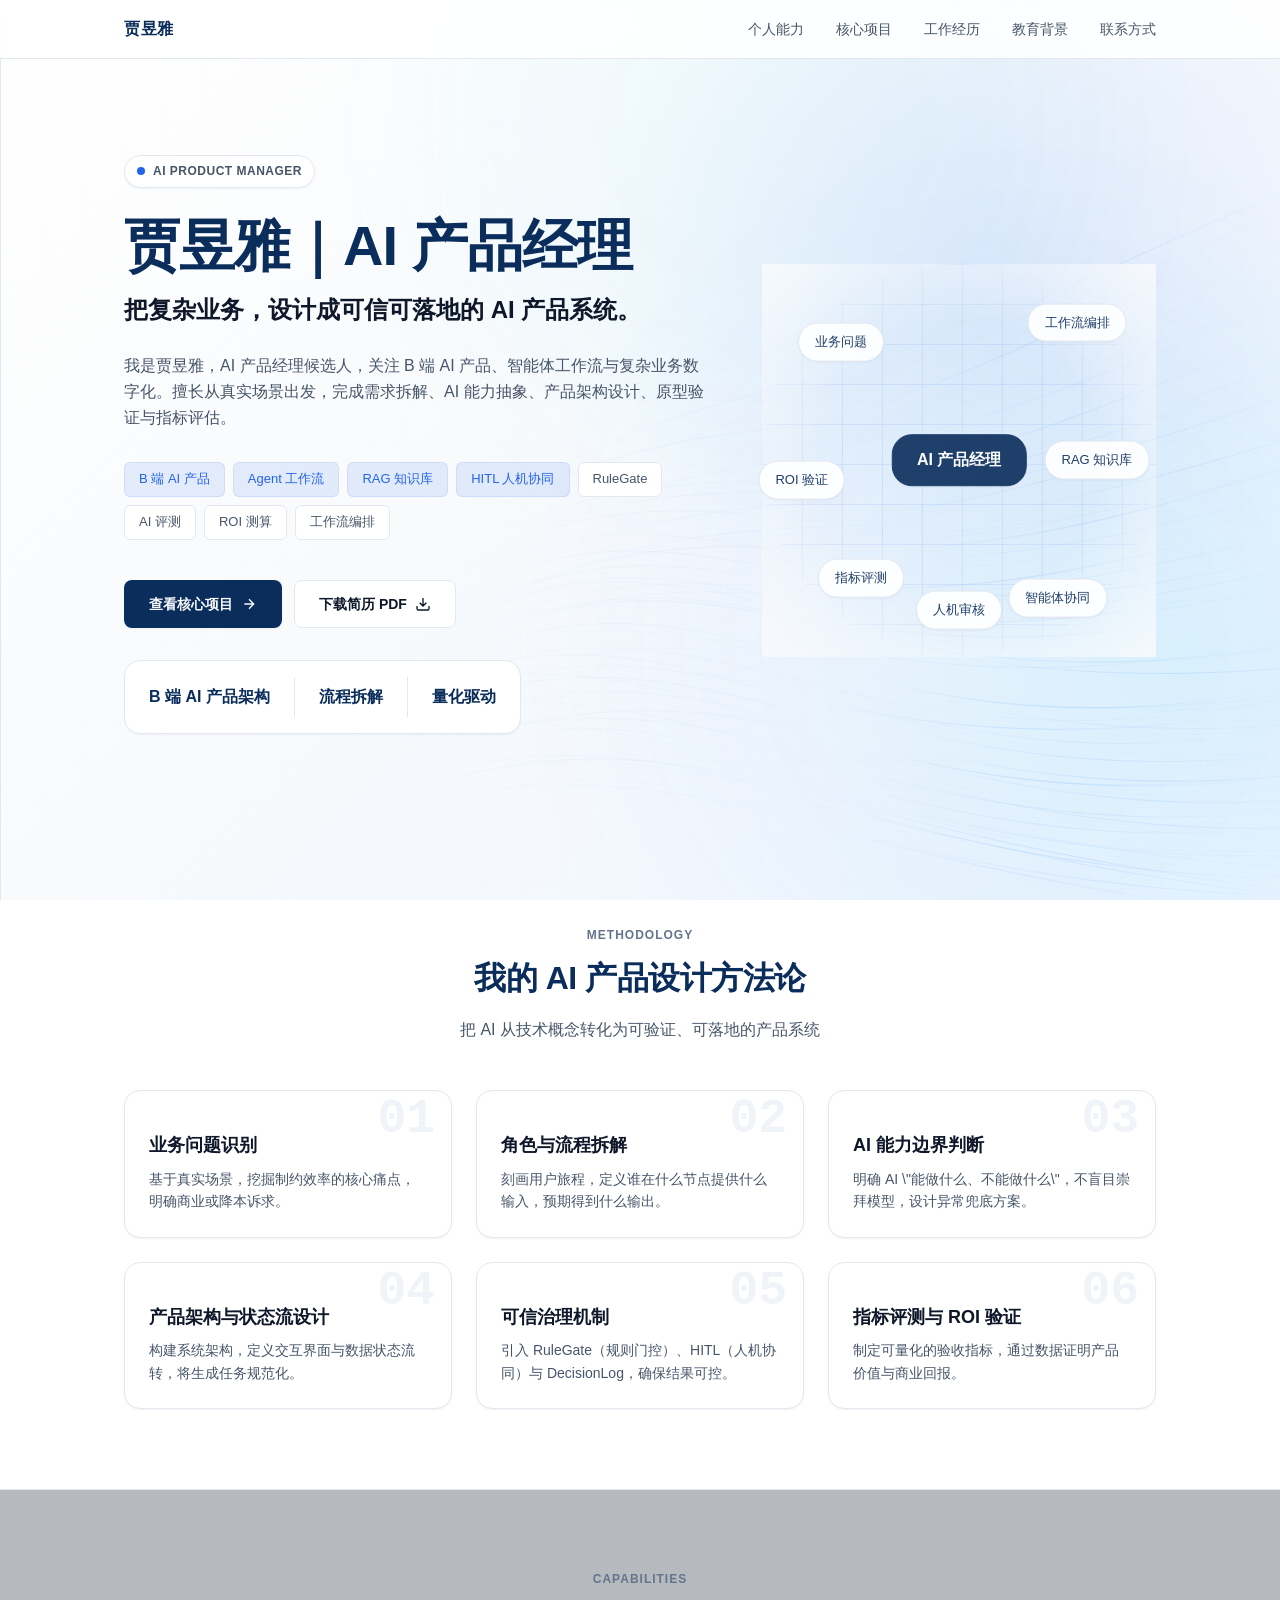
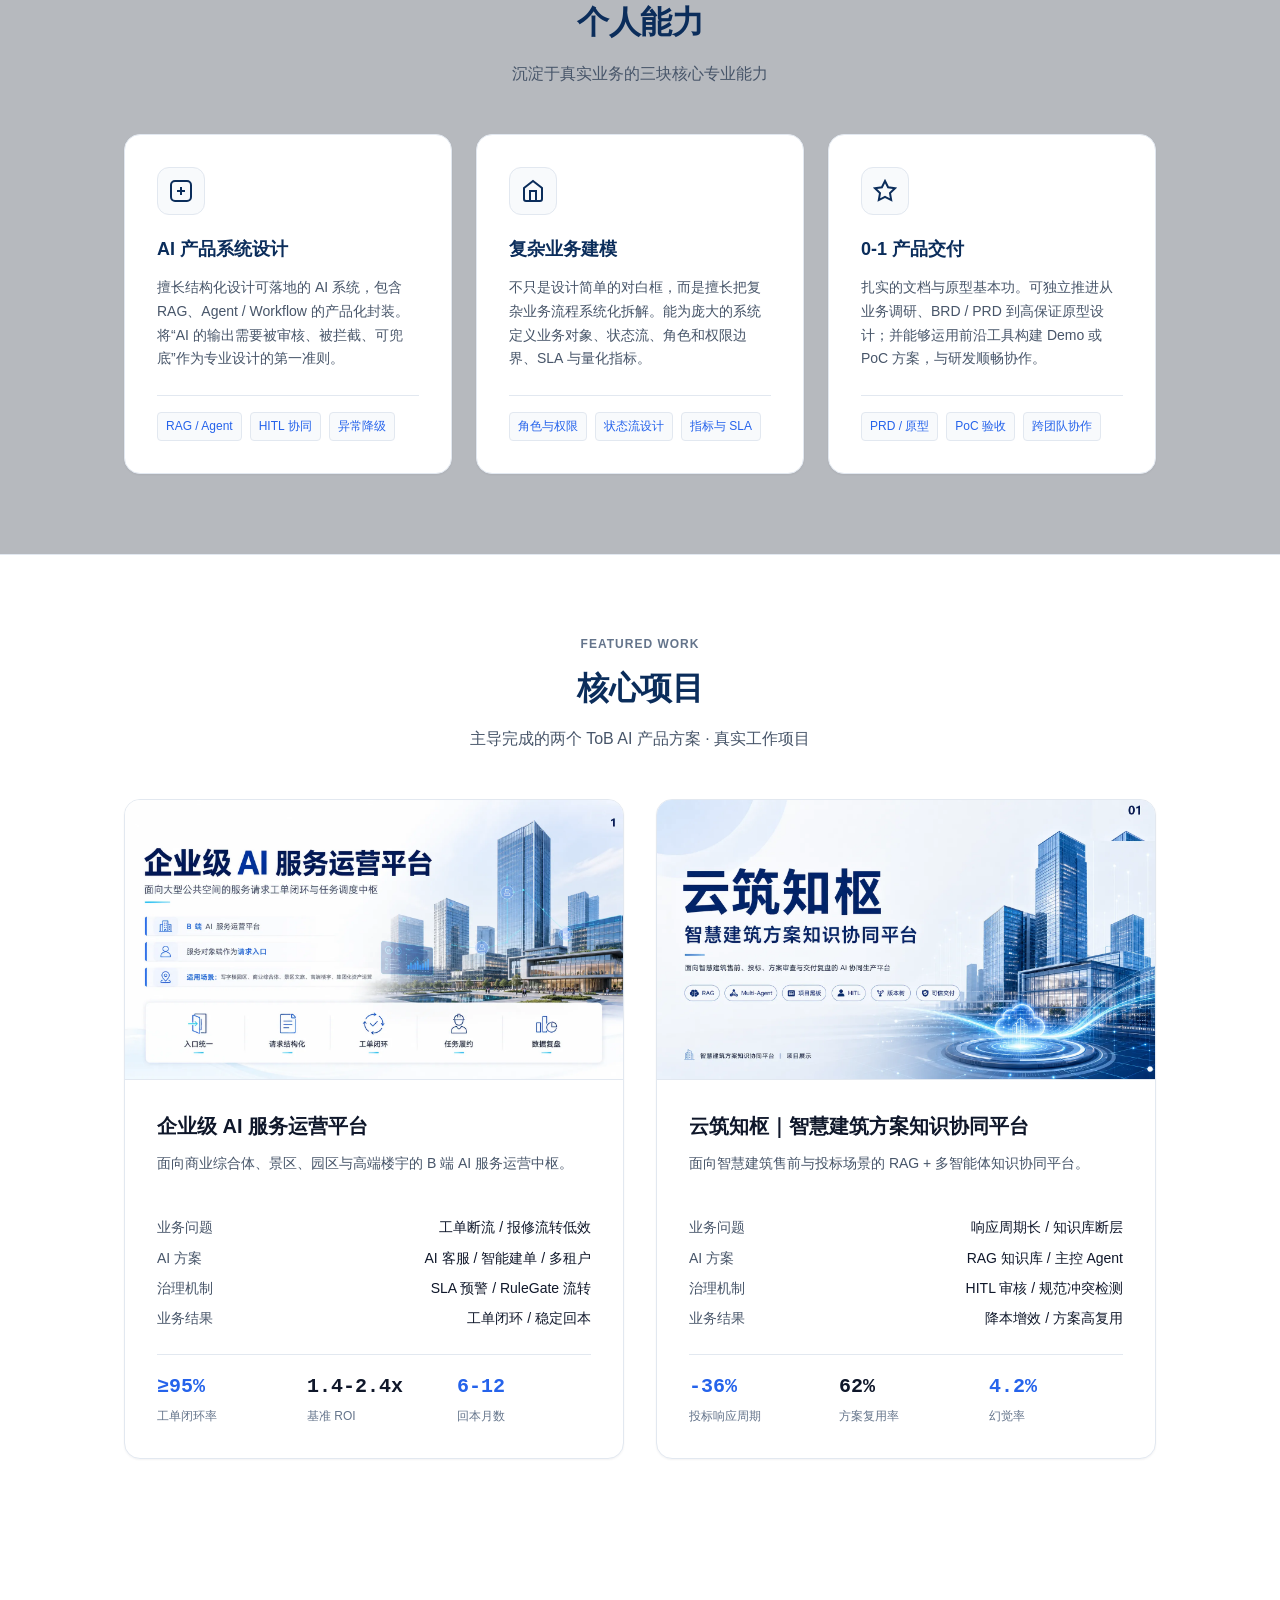
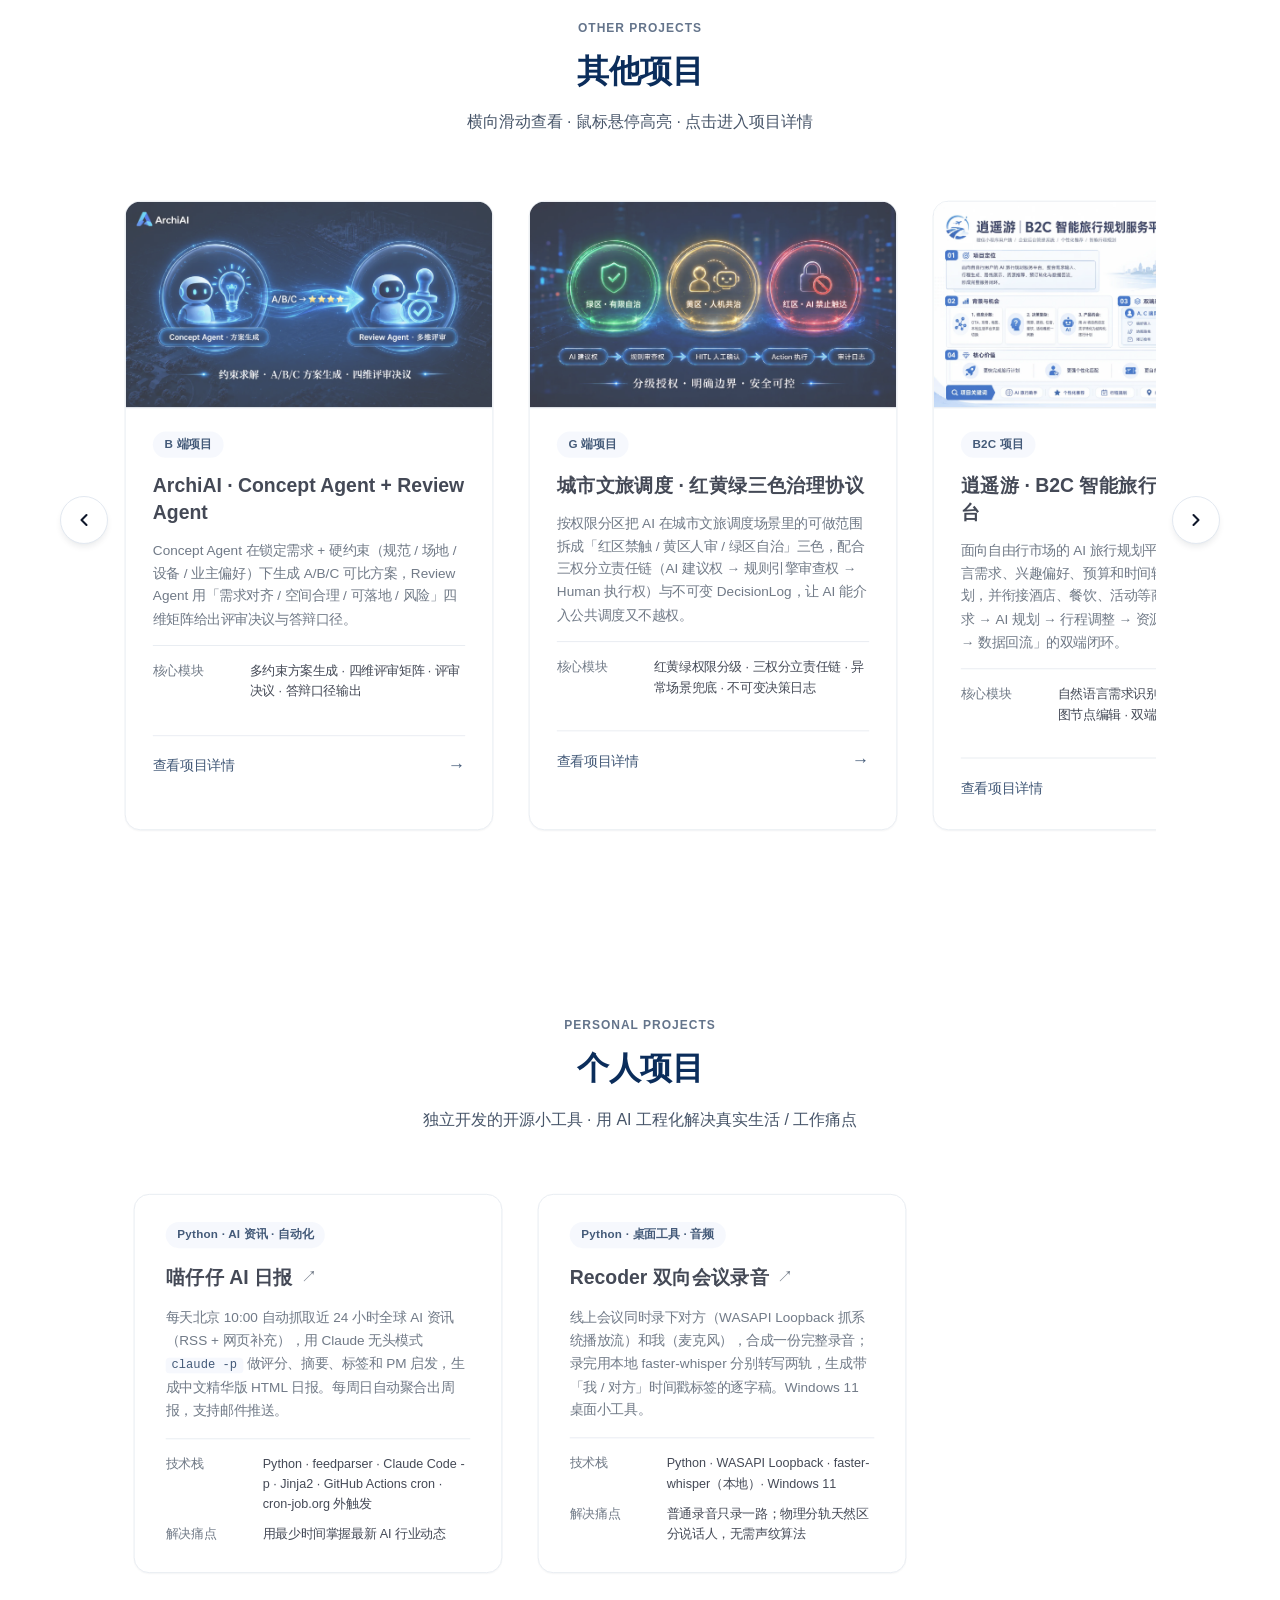
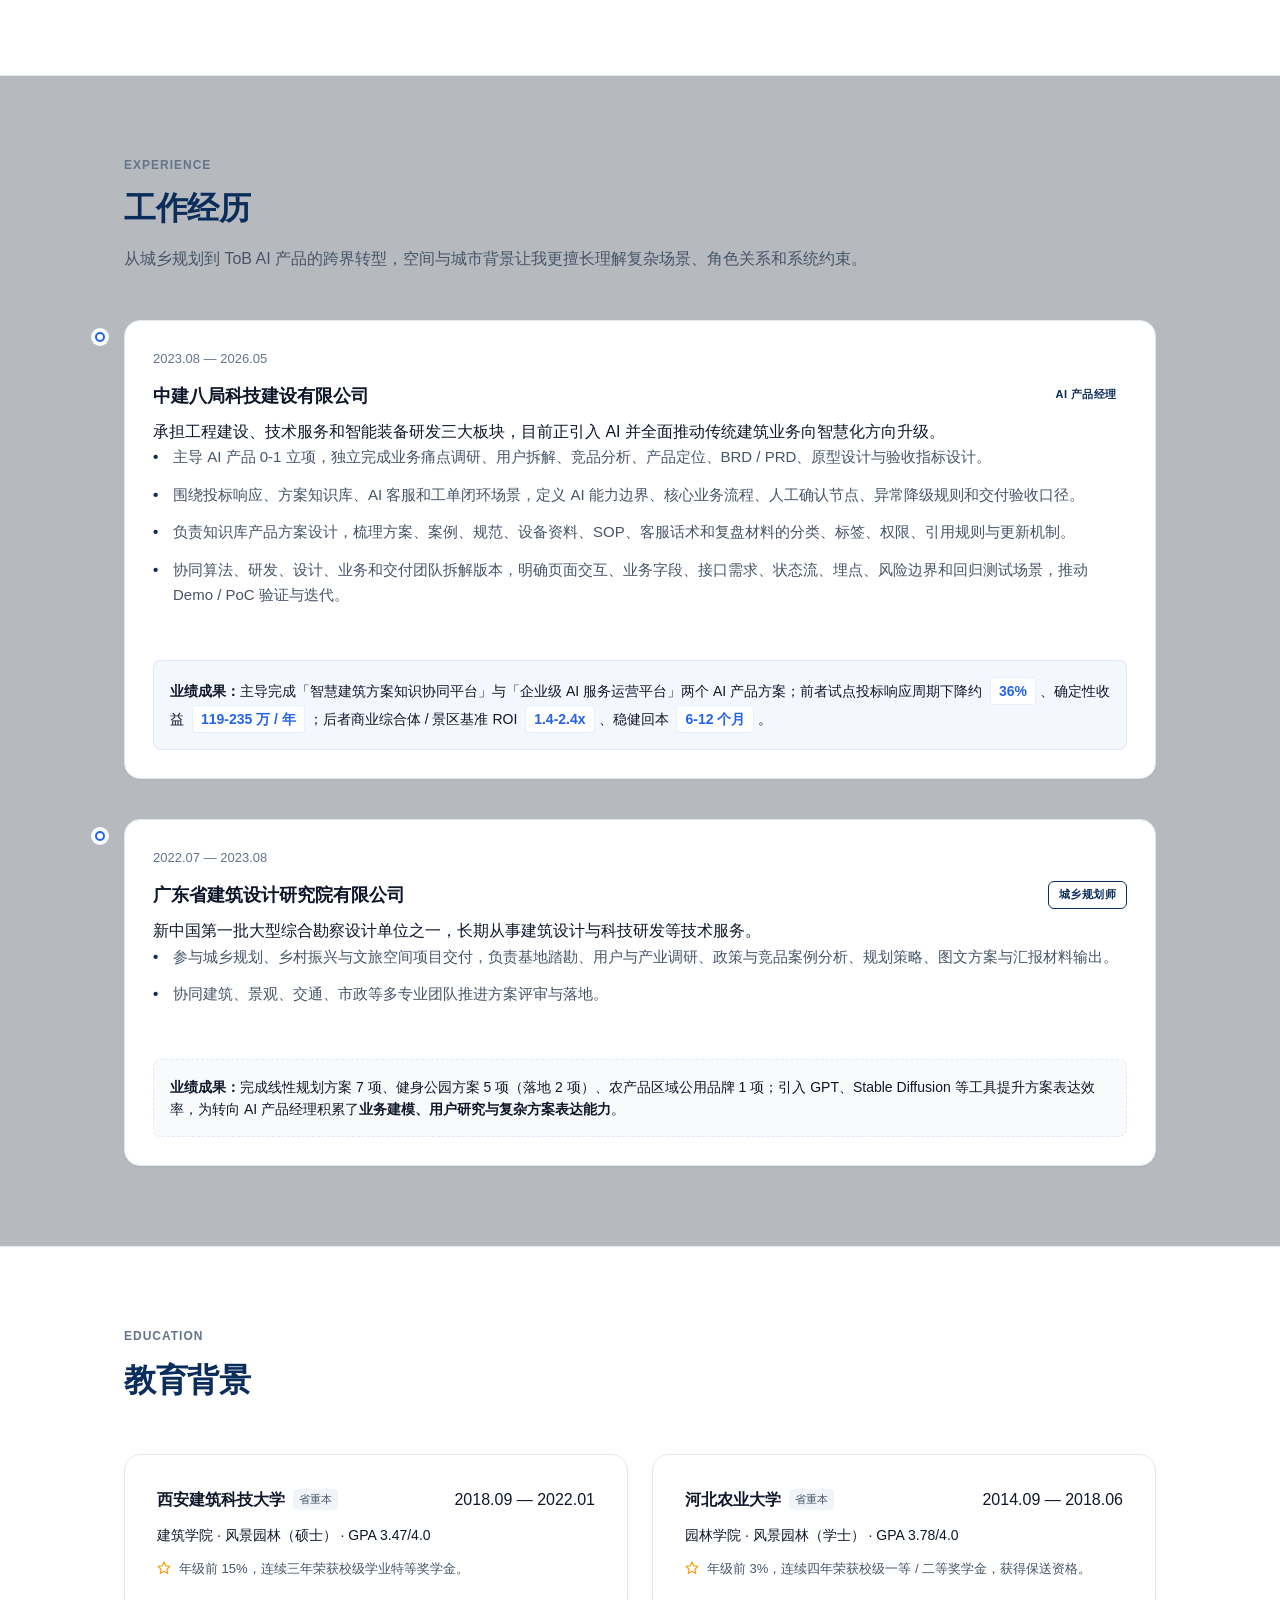
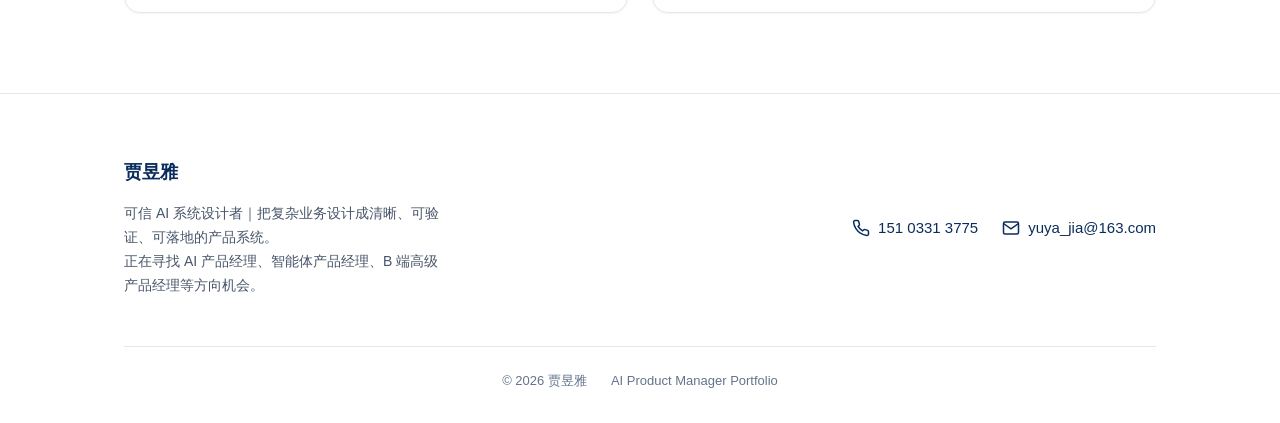
==== index.html @ 03150586 "贾昱雅 AI 产品经理 个人主页" ====
<!doctype html>
<html lang="zh-CN">
  <head>
    <meta charset="UTF-8" />
    <meta name="viewport" content="width=device-width, initial-scale=1.0" />
    <title>贾昱雅 | AI 产品经理 · ToB LLM 应用 0-1 落地</title>
    <meta
      name="description"
      content="贾昱雅 - AI 产品经理。3 年 ToB AI 产品经理经验，聚焦 LLM 应用从 0 到 1 规划与落地验证，主导智慧建筑方案知识协同平台与企业级 AI 服务运营平台。"
    />
    <link rel="stylesheet" href="assets/style.css" />
  </head>
  <body class="page-home">
    <!-- Global Tech Background -->
            <div class="site-bg" aria-hidden="true">
      <div class="bg-base"></div>
      <div class="bg-aurora bg-aurora-1"></div>
      <div class="bg-aurora bg-aurora-2"></div>

      <svg class="bg-fiber-svg" viewBox="0 0 1440 900" preserveAspectRatio="none">
        <defs>
          <linearGradient id="fiberEdgeFade" x1="0%" y1="0%" x2="100%" y2="0%">
            <stop offset="0%" stop-color="white" stop-opacity="0" />
            <stop offset="26%" stop-color="white" stop-opacity="0.04" />
            <stop offset="44%" stop-color="white" stop-opacity="0.34" />
            <stop offset="70%" stop-color="white" stop-opacity="0.9" />
            <stop offset="100%" stop-color="white" stop-opacity="1" />
          </linearGradient>

          <mask id="fiberMask">
            <rect x="0" y="0" width="1440" height="900" fill="url(#fiberEdgeFade)" />
          </mask>

          <linearGradient id="ambientGradient" x1="0%" y1="0%" x2="100%" y2="0%">
            <stop offset="0%" stop-color="rgba(255,255,255,0)" />
            <stop offset="35%" stop-color="rgba(147,197,253,0.14)" />
            <stop offset="62%" stop-color="rgba(255,255,255,0.18)" />
            <stop offset="100%" stop-color="rgba(255,255,255,0)" />
          </linearGradient>

          <linearGradient id="silkGradient" x1="0%" y1="0%" x2="100%" y2="0%">
            <stop offset="0%" stop-color="rgba(255,255,255,0)" />
            <stop offset="16%" stop-color="rgba(191,219,254,0.16)" />
            <stop offset="36%" stop-color="rgba(147,197,253,0.34)" />
            <stop offset="56%" stop-color="rgba(255,255,255,0.48)" />
            <stop offset="76%" stop-color="rgba(96,165,250,0.30)" />
            <stop offset="100%" stop-color="rgba(255,255,255,0)" />
          </linearGradient>

          <linearGradient id="highlightGradient" x1="0%" y1="0%" x2="100%" y2="0%">
            <stop offset="0%" stop-color="rgba(255,255,255,0)" />
            <stop offset="32%" stop-color="rgba(255,255,255,0.22)" />
            <stop offset="52%" stop-color="rgba(255,255,255,0.68)" />
            <stop offset="70%" stop-color="rgba(96,165,250,0.30)" />
            <stop offset="100%" stop-color="rgba(255,255,255,0)" />
          </linearGradient>

          <filter id="ambientBlur" x="-20%" y="-20%" width="140%" height="140%" color-interpolation-filters="sRGB">
            <feGaussianBlur stdDeviation="16" />
          </filter>
          <filter id="tinyGlow" x="-20%" y="-20%" width="140%" height="140%" color-interpolation-filters="sRGB">
            <feGaussianBlur stdDeviation="0.45" result="blur" />
            <feMerge>
              <feMergeNode in="blur" />
              <feMergeNode in="SourceGraphic" />
            </feMerge>
          </filter>
          <filter id="smallGlow" x="-20%" y="-20%" width="140%" height="140%" color-interpolation-filters="sRGB">
            <feGaussianBlur stdDeviation="0.9" result="blur" />
            <feMerge>
              <feMergeNode in="blur" />
              <feMergeNode in="SourceGraphic" />
            </feMerge>
          </filter>
        </defs>

        <g class="fiber-bundle" mask="url(#fiberMask)">
          <g class="fiber-ambient">
            <path d="M1530,790 C1250,850 1040,808 780,742 C600,696 440,720 260,795" />
            <path d="M1500,690 C1260,730 1030,710 770,650 C590,610 480,635 330,720" />
            <path d="M1610,860 C1330,905 1090,880 840,815 C645,765 470,780 230,870" />
            <path d="M1510,420 C1240,500 1030,548 780,520 C610,500 500,545 390,620" />
            <path d="M1460,170 C1210,235 1045,325 780,365 C635,388 540,430 460,505" />
            <path d="M1640,930 C1350,890 1120,900 900,850 C700,805 480,815 220,875" />
            <path d="M1560,610 C1320,650 1095,650 860,608 C680,576 535,600 400,670" />
            <path d="M1585,755 C1345,820 1115,800 890,735 C710,684 560,688 360,770" />
            <path d="M1495,310 C1265,392 1080,472 838,486 C655,496 530,545 390,642" />
            <path d="M1670,815 C1410,870 1165,846 925,780 C735,728 555,745 285,858" />
          </g>

          <g class="fiber-silk">
            <path d="M1560,795 C1300,842 1092,808 874,748 C722,707 590,688 470,712 C360,734 250,775 120,842" />
            <path d="M1518,760 C1272,808 1084,782 885,724 C728,678 600,660 502,685 C410,708 310,754 180,812" />
            <path d="M1604,842 C1340,876 1125,842 910,782 C742,736 610,710 492,730 C386,748 270,800 92,888" />
            <path d="M1474,704 C1238,744 1048,736 842,684 C684,644 572,644 472,690 C382,730 290,790 170,858" />
            <path d="M1620,895 C1375,904 1145,880 930,826 C760,784 605,770 460,804 C330,832 218,872 92,914" />
            <path d="M1492,630 C1268,678 1062,682 858,630 C700,590 585,600 475,652 C386,694 300,760 190,828" />
            <path d="M1548,580 C1292,628 1080,648 862,596 C698,558 592,568 500,618 C410,666 320,720 210,772" />
            <path d="M1466,510 C1248,570 1060,608 850,576 C700,554 604,568 520,620 C444,668 350,714 238,760" />
            <path d="M1568,460 C1328,526 1092,584 858,548 C696,522 602,534 520,578 C438,622 366,674 270,728" />
            <path d="M1498,388 C1260,458 1068,530 842,514 C688,502 590,526 506,574 C424,620 350,666 278,704" />
            <path d="M1512,312 C1270,390 1086,482 850,482 C690,482 590,512 510,558 C438,600 365,648 285,692" />
            <path d="M1448,222 C1238,302 1068,405 835,432 C690,448 596,486 516,530 C448,568 390,610 325,660" />
            <path d="M1575,150 C1310,226 1138,336 892,385 C735,416 628,462 542,512 C470,554 410,594 350,638" />
            <path d="M1590,260 C1326,330 1120,410 884,438 C720,458 620,490 538,540 C452,592 384,632 310,668" />
            <path d="M1540,710 C1300,765 1115,748 922,690 C765,644 632,632 520,672 C418,708 340,766 230,842" />
            <path d="M1650,745 C1392,800 1160,792 936,724 C762,672 622,660 498,706 C398,742 302,798 155,872" />
            <path d="M1510,820 C1278,852 1088,822 900,770 C742,726 640,716 530,744 C424,772 312,824 165,890" />
            <path d="M1598,670 C1348,720 1130,722 912,665 C740,620 630,620 526,662 C432,700 338,752 228,815" />
            <path d="M1460,600 C1248,642 1060,654 870,606 C715,568 610,576 516,624 C430,668 352,718 260,776" />
            <path d="M1520,540 C1298,594 1100,616 890,572 C724,538 616,546 526,592 C445,634 378,680 292,738" />
            <path d="M1440,462 C1234,520 1048,558 846,532 C696,512 608,528 536,574 C464,620 398,664 320,710" />
            <path d="M1485,360 C1262,432 1086,492 862,492 C710,492 614,518 538,562 C466,604 408,640 342,684" />
            <path d="M1610,910 C1370,892 1160,862 940,805 C768,760 625,748 486,782 C350,815 230,858 72,910" />
            <path d="M1548,878 C1322,884 1120,856 918,800 C758,756 622,742 500,770 C384,796 260,836 116,890" />
            <path d="M1660,812 C1406,846 1182,826 962,765 C795,718 654,704 520,735 C396,762 286,815 130,880" />
            <path d="M1578,735 C1350,780 1140,766 932,708 C770,662 648,650 532,690 C424,728 320,780 190,850" />
            <path d="M1502,285 C1290,350 1128,430 900,458 C742,478 642,505 560,552 C492,590 430,630 364,672" />
            <path d="M1532,188 C1302,258 1138,360 906,405 C754,434 650,478 570,526 C500,568 442,608 382,648" />
            <path d="M1640,390 C1398,448 1190,522 950,526 C786,530 674,548 586,594 C510,632 446,666 374,704" />
            <path d="M1588,500 C1348,558 1136,610 906,590 C744,576 632,584 540,630 C454,672 380,716 290,770" />
            <path d="M1490,930 C1260,892 1080,870 886,815 C735,772 610,770 492,805 C384,838 280,878 125,922" />
            <path d="M1680,640 C1415,682 1190,690 952,632 C778,590 654,590 542,636 C442,676 352,726 236,792" />
            <path d="M1625,705 C1390,742 1185,736 980,682 C820,640 700,636 582,675 C470,712 372,770 250,835" />
            <path d="M1545,760 C1315,805 1110,790 912,730 C760,684 632,678 515,718 C410,754 310,812 172,875" />
            <path d="M1665,865 C1418,878 1202,852 986,796 C810,750 662,740 518,776 C386,810 260,858 86,920" />
            <path d="M1510,675 C1288,724 1098,718 902,658 C748,612 626,612 514,658 C420,696 328,754 214,822" />
            <path d="M1590,620 C1358,670 1150,680 930,625 C760,584 642,590 534,638 C436,682 346,736 235,800" />
            <path d="M1478,570 C1265,622 1076,642 875,598 C720,564 612,574 516,624 C428,668 348,724 248,785" />
            <path d="M1618,530 C1385,586 1170,630 940,602 C780,582 656,590 548,642 C452,690 370,744 260,810" />
            <path d="M1545,438 C1320,506 1124,560 902,548 C742,540 632,560 532,612 C448,656 375,704 292,752" />
            <path d="M1595,350 C1365,420 1168,490 930,502 C760,510 642,536 545,586 C462,628 395,674 318,720" />
            <path d="M1488,255 C1275,335 1095,420 862,452 C710,472 612,506 528,554 C454,596 394,640 326,682" />
            <path d="M1660,775 C1425,820 1204,810 980,748 C810,702 670,698 536,738 C420,772 305,832 146,900" />
            <path d="M1538,900 C1310,878 1115,845 908,792 C750,752 620,748 495,782 C380,814 274,865 118,930" />
          </g>

          <g class="fiber-micro">
            <path d="M1542,778 C1315,814 1116,790 912,738 C756,698 628,684 512,712 C410,736 310,778 188,835" />
            <path d="M1570,812 C1338,848 1138,820 926,762 C768,720 642,708 528,736 C428,758 318,804 170,874" />
            <path d="M1490,690 C1260,738 1080,726 882,676 C724,638 606,638 500,682 C410,720 326,775 226,835" />
            <path d="M1608,875 C1372,886 1160,858 940,810 C770,772 620,766 482,798 C358,826 246,870 92,925" />
            <path d="M1516,615 C1296,660 1098,666 894,620 C736,584 620,590 518,636 C426,676 344,728 244,782" />
            <path d="M1478,536 C1260,588 1070,620 860,588 C708,566 610,576 522,624 C440,666 362,710 268,754" />
            <path d="M1560,478 C1328,538 1110,590 884,560 C728,538 624,548 538,592 C456,634 382,682 294,730" />
            <path d="M1488,402 C1272,468 1086,532 866,520 C710,512 610,534 526,580 C450,622 384,664 308,708" />
            <path d="M1538,338 C1305,404 1120,478 894,482 C734,486 628,512 544,558 C470,598 410,638 342,680" />
            <path d="M1458,240 C1248,318 1078,412 846,438 C704,454 612,492 532,538 C462,578 402,620 334,662" />
            <path d="M1582,166 C1334,240 1150,342 912,390 C760,420 660,462 578,512 C508,552 450,594 386,636" />
            <path d="M1655,700 C1400,748 1180,748 954,692 C782,650 650,645 532,686 C432,722 338,772 220,842" />
            <path d="M1528,845 C1300,866 1098,836 898,784 C746,744 634,736 520,762 C412,788 302,836 160,900" />
            <path d="M1618,588 C1378,638 1160,654 930,610 C760,578 648,580 548,626 C454,668 370,718 260,788" />
            <path d="M1508,918 C1282,884 1088,856 892,805 C742,766 620,762 502,796 C390,828 286,870 130,924" />
            <path d="M1668,812 C1420,840 1198,822 974,762 C808,718 668,704 536,736 C414,764 302,815 146,884" />
            <path d="M1600,735 C1370,770 1160,760 950,704 C790,662 660,658 540,696 C436,728 336,782 210,850" />
            <path d="M1555,788 C1328,826 1130,808 928,752 C772,710 646,704 526,738 C418,768 310,820 166,888" />
            <path d="M1642,882 C1408,884 1190,854 970,804 C800,766 646,758 500,792 C364,824 252,870 98,926" />
            <path d="M1498,650 C1278,698 1088,696 890,646 C732,606 616,612 512,660 C422,702 342,756 236,820" />
            <path d="M1588,558 C1355,612 1142,640 916,602 C756,574 640,582 536,632 C442,676 360,730 252,794" />
            <path d="M1518,475 C1298,535 1105,582 888,560 C732,544 626,558 530,608 C448,650 374,700 292,748" />
            <path d="M1635,420 C1400,482 1190,538 952,534 C790,532 668,552 560,602 C470,644 398,692 316,735" />
            <path d="M1560,300 C1340,372 1155,452 918,476 C750,494 638,526 542,574 C462,614 398,654 330,696" />
            <path d="M1470,205 C1265,286 1095,388 858,428 C710,452 612,490 530,536 C462,576 402,620 340,660" />
            <path d="M1670,675 C1425,720 1198,724 966,670 C792,628 660,628 540,672 C434,710 342,762 220,832" />
            <path d="M1598,825 C1365,850 1150,828 940,770 C778,724 650,716 520,752 C400,786 292,840 138,904" />
            <path d="M1518,872 C1290,862 1096,832 900,780 C746,740 620,738 500,772 C386,804 282,852 130,912" />
          </g>

          <g class="fiber-highlight">
            <path d="M1530,740 C1300,790 1110,770 915,708 C780,666 660,650 540,688" style="animation-delay: 0s" />
            <path d="M1600,848 C1370,875 1160,845 940,788 C780,748 648,735 520,766" style="animation-delay: -5s" />
            <path d="M1505,570 C1285,625 1090,642 884,596 C735,564 624,570 535,618" style="animation-delay: -11s" />
            <path d="M1455,255 C1262,332 1088,420 858,446 C716,462 620,492 542,538" style="animation-delay: -17s" />
            <path d="M1585,430 C1360,500 1134,558 906,548 C752,542 642,556 548,600" style="animation-delay: -9s" />
            <path d="M1640,905 C1388,895 1162,862 930,805 C762,764 626,755 482,790" style="animation-delay: -21s" />
            <path d="M1500,682 C1288,730 1102,724 910,672 C768,633 642,630 535,670" style="animation-delay: -14s" />
            <path d="M1552,330 C1322,402 1138,480 906,492 C744,500 636,526 552,574" style="animation-delay: -3s" />
            <path d="M1620,792 C1400,825 1190,812 968,752 C800,706 664,694 530,730" style="animation-delay: -19s" />
            <path d="M1588,620 C1358,674 1145,682 930,626 C770,586 650,590 540,638" style="animation-delay: -7s" />
            <path d="M1660,870 C1422,880 1206,850 980,790 C812,746 666,738 522,776" style="animation-delay: -23s" />
            <path d="M1530,450 C1312,520 1120,570 902,558 C750,550 640,565 548,610" style="animation-delay: -13s" />
          </g>
        </g>
      </svg>

      <div class="bg-sparkles">
        <div class="particle p-0" style="width: 2.4px; height: 2.4px; top: 28%; left: 86%; animation-duration: 26s; animation-delay: -2s;"></div>
        <div class="particle p-1" style="width: 1.8px; height: 1.8px; top: 44%; left: 91%; animation-duration: 30s; animation-delay: -10s;"></div>
        <div class="particle p-2" style="width: 2.8px; height: 2.8px; top: 65%; left: 82%; animation-duration: 28s; animation-delay: -6s;"></div>
        <div class="particle p-3" style="width: 2.9px; height: 2.9px; top: 82%; left: 89%; animation-duration: 34s; animation-delay: -16s;"></div>
        <div class="particle p-4" style="width: 1.7px; height: 1.7px; top: 38%; left: 72%; animation-duration: 29s; animation-delay: -4s;"></div>
        <div class="particle p-5" style="width: 2.2px; height: 2.2px; top: 74%; left: 76%; animation-duration: 27s; animation-delay: -14s;"></div>
        <div class="particle p-6" style="width: 2.6px; height: 2.6px; top: 56%; left: 94%; animation-duration: 32s; animation-delay: -8s;"></div>
        <div class="particle p-7" style="width: 1.8px; height: 1.8px; top: 18%; left: 79%; animation-duration: 36s; animation-delay: -20s;"></div>
        <div class="particle p-8" style="width: 2.4px; height: 2.4px; top: 86%; left: 68%; animation-duration: 31s; animation-delay: -12s;"></div>
        <div class="particle p-9" style="width: 1.6px; height: 1.6px; top: 70%; left: 92%; animation-duration: 33s; animation-delay: -18s;"></div>
      </div>
    </div>
    <nav class="navbar">
      <div class="container">
        <a class="logo" href="index.html">贾昱雅</a>
        <ul class="nav-links">
          <li><a href="#about">个人能力</a></li>
          <li><a href="#projects">核心项目</a></li>
          <li><a href="#experience">工作经历</a></li>
          <li><a href="#education">教育背景</a></li>
          <li><a href="#contact">联系方式</a></li>
        </ul>
        <button class="menu-toggle" aria-label="Toggle menu">
          <svg
            width="24"
            height="24"
            viewBox="0 0 24 24"
            fill="none"
            stroke="currentColor"
            stroke-width="2"
          >
            <path d="M3 12h18M3 6h18M3 18h18" />
          </svg>
        </button>
      </div>
    </nav>

    <!-- Hero -->
    <header class="hero section-reveal">
      <div class="hero-bg-grid"></div>
      <div class="container relative hero-grid">
        <div class="hero-content">
          <div class="eyebrow">
            <span class="pulse-dot"></span> AI Product Manager
          </div>
          <h1 class="hero-title">贾昱雅｜AI 产品经理</h1>
          <p class="hero-statement">把复杂业务，设计成可信可落地的 AI 产品系统。</p>
          <p class="subtitle">
            我是贾昱雅，AI 产品经理候选人，关注 B 端 AI 产品、智能体工作流与复杂业务数字化。擅长从真实场景出发，完成需求拆解、AI 能力抽象、产品架构设计、原型验证与指标评估。
          </p>

          <div class="chips mb-8">
            <span class="chip primary">B 端 AI 产品</span>
            <span class="chip primary">Agent 工作流</span>
            <span class="chip primary">RAG 知识库</span>
            <span class="chip primary">HITL 人机协同</span>
            <span class="chip">RuleGate</span>
            <span class="chip">AI 评测</span>
            <span class="chip">ROI 测算</span>
            <span class="chip">工作流编排</span>
          </div>

          <div class="ctas">
            <a class="btn btn-primary" href="#projects">查看核心项目
              <svg width="16" height="16" viewBox="0 0 24 24" fill="none" stroke="currentColor" stroke-width="2"><path d="M5 12h14M12 5l7 7-7 7" /></svg>
            </a>
            <a class="btn btn-secondary" href="assets/resume.pdf" download="贾昱雅(硕士)-AI产品.pdf">下载简历 PDF
              <svg width="16" height="16" viewBox="0 0 24 24" fill="none" stroke="currentColor" stroke-width="2"><path d="M21 15v4a2 2 0 0 1-2 2H5a2 2 0 0 1-2-2v-4M7 10l5 5 5-5M12 15V3"/></svg>
            </a>
          </div>

          <div class="hero-stats">
            <div class="stat"><span class="highlight" style="font-size: 16px; font-weight: 700; color: var(--primary);">B 端 AI 产品架构</span></div>
            <div class="stat-divider"></div>
            <div class="stat"><span class="highlight" style="font-size: 16px; font-weight: 700; color: var(--primary);">流程拆解</span></div>
            <div class="stat-divider"></div>
            <div class="stat"><span class="highlight" style="font-size: 16px; font-weight: 700; color: var(--primary);">量化驱动</span></div>
          </div>
        </div>
        
        <div class="hero-visual">
          <div class="star-map">
            <!-- Central Node -->
            <div class="sm-node center">AI 产品经理</div>
            <!-- Orbit Nodes -->
            <div class="sm-node n1">业务问题</div>
            <div class="sm-node n2">工作流编排</div>
            <div class="sm-node n3">RAG 知识库</div>
            <div class="sm-node n4">智能体协同</div>
            <div class="sm-node n5">人机审核</div>
            <div class="sm-node n6">指标评测</div>
            <div class="sm-node n7">ROI 验证</div>
            <div class="sm-node n8">可信治理</div>
            <!-- Dynamic SVG lines would go here or handled by CSS -->
          </div>
        </div>
      </div>
    </header>

    <!-- Methodology -->
    <section id="methodology" class="section-reveal">
      <div class="container">
        <div class="section-head text-center">
          <div class="section-eyebrow">METHODOLOGY</div>
          <h2 class="section-title">我的 AI 产品设计方法论</h2>
          <p class="section-subtitle">把 AI 从技术概念转化为可验证、可落地的产品系统</p>
        </div>
        <div class="methodology-grid">
          <div class="bento-card method-card">
            <div class="step-num">01</div>
            <h3>业务问题识别</h3>
            <p>基于真实场景，挖掘制约效率的核心痛点，明确商业或降本诉求。</p>
          </div>
          <div class="bento-card method-card">
            <div class="step-num">02</div>
            <h3>角色与流程拆解</h3>
            <p>刻画用户旅程，定义谁在什么节点提供什么输入，预期得到什么输出。</p>
          </div>
          <div class="bento-card method-card">
            <div class="step-num">03</div>
            <h3>AI 能力边界判断</h3>
            <p>明确 AI \"能做什么、不能做什么\"，不盲目崇拜模型，设计异常兜底方案。</p>
          </div>
          <div class="bento-card method-card">
            <div class="step-num">04</div>
            <h3>产品架构与状态流设计</h3>
            <p>构建系统架构，定义交互界面与数据状态流转，将生成任务规范化。</p>
          </div>
          <div class="bento-card method-card">
            <div class="step-num">05</div>
            <h3>可信治理机制</h3>
            <p>引入 RuleGate（规则门控）、HITL（人机协同）与 DecisionLog，确保结果可控。</p>
          </div>
          <div class="bento-card method-card">
            <div class="step-num">06</div>
            <h3>指标评测与 ROI 验证</h3>
            <p>制定可量化的验收指标，通过数据证明产品价值与商业回报。</p>
          </div>
        </div>
      </div>
    </section>

    <!-- About -->
    <section id="about" class="alt section-reveal">
      <div class="container">
        <div class="section-head text-center">
          <div class="section-eyebrow">CAPABILITIES</div>
          <h2 class="section-title">个人能力</h2>
          <p class="section-subtitle">沉淀于真实业务的三块核心专业能力</p>
        </div>
        <div class="about-grid">
          <div class="bento-card">
            <div class="icon-wrap">
              <svg width="24" height="24" viewBox="0 0 24 24" fill="none" stroke="currentColor" stroke-width="2">
                <rect x="2" y="2" width="20" height="20" rx="4" />
                <path d="M12 16v-8M8 12h8" />
              </svg>
            </div>
            <h3>AI 产品系统设计</h3>
            <p>
              擅长结构化设计可落地的 AI 系统，包含 RAG、Agent / Workflow 的产品化封装。将“AI 的输出需要被审核、被拦截、可兜底”作为专业设计的第一准则。
            </p>
            <div class="cap-tags">
              <span class="cap-tag">RAG / Agent</span>
              <span class="cap-tag">HITL 协同</span>
              <span class="cap-tag">异常降级</span>
            </div>
          </div>
          <div class="bento-card">
            <div class="icon-wrap">
              <svg width="24" height="24" viewBox="0 0 24 24" fill="none" stroke="currentColor" stroke-width="2">
                <path d="M3 9l9-7 9 7v11a2 2 0 0 1-2 2H5a2 2 0 0 1-2-2z" />
                <polyline points="9 22 9 12 15 12 15 22" />
              </svg>
            </div>
            <h3>复杂业务建模</h3>
            <p>
              不只是设计简单的对白框，而是擅长把复杂业务流程系统化拆解。能为庞大的系统定义业务对象、状态流、角色和权限边界、SLA 与量化指标。
            </p>
            <div class="cap-tags">
              <span class="cap-tag">角色与权限</span>
              <span class="cap-tag">状态流设计</span>
              <span class="cap-tag">指标与 SLA</span>
            </div>
          </div>
          <div class="bento-card">
            <div class="icon-wrap">
              <svg width="24" height="24" viewBox="0 0 24 24" fill="none" stroke="currentColor" stroke-width="2">
                <polygon points="12 2 15.09 8.26 22 9.27 17 14.14 18.18 21.02 12 17.77 5.82 21.02 7 14.14 2 9.27 8.91 8.26 12 2" />
              </svg>
            </div>
            <h3>0-1 产品交付</h3>
            <p>
              扎实的文档与原型基本功。可独立推进从业务调研、BRD / PRD 到高保证原型设计；并能够运用前沿工具构建 Demo 或 PoC 方案，与研发顺畅协作。
            </p>
            <div class="cap-tags">
              <span class="cap-tag">PRD / 原型</span>
              <span class="cap-tag">PoC 验收</span>
              <span class="cap-tag">跨团队协作</span>
            </div>
          </div>
        </div>
      </div>
    </section>

    <!-- Projects -->
    <section id="projects" class="section-reveal">
      <div class="container">
        <div class="section-head text-center">
          <div class="section-eyebrow">FEATURED WORK</div>
          <h2 class="section-title">核心项目</h2>
          <p class="section-subtitle">
            主导完成的两个 ToB AI 产品方案 · 真实工作项目
          </p>
        </div>

        <div class="project-grid">
          <a class="bento-card project-card" href="xm2.html">
            <div class="project-cover">
              <img src="assets/images/xm2/01.webp" alt="企业级 AI 服务运营平台 项目封面" loading="lazy" onerror="this.src='data:image/svg+xml,%3Csvg xmlns=\'http://www.w3.org/2000/svg\' width=\'100%\' height=\'100%\' viewBox=\'0 0 800 500\'%3E%3Crect width=\'800\' height=\'500\' fill=\'%23f1f5f9\'/%3E%3Ctext x=\'50%\' y=\'50%\' font-family=\'sans-serif\' font-size=\'24\' fill=\'%2364748b\' text-anchor=\'middle\' dominant-baseline=\'middle\'%3E图片占位%3C/text%3E%3C/svg%3E'" />
              <div class="cover-overlay">
                <span class="view-btn">查看项目详情 <svg width="16" height="16" viewBox="0 0 24 24" fill="none" stroke="currentColor" stroke-width="2"><path d="M5 12h14M12 5l7 7-7 7" /></svg></span>
              </div>
            </div>
            <div class="project-body">
              <h3>企业级 AI 服务运营平台</h3>
              <p class="desc">
                面向商业综合体、景区、园区与高端楼宇的 B 端 AI 服务运营中枢。
              </p>
              
              <div class="project-kv-list">
                <div class="kv-item"><span class="k">业务问题</span><span class="v">工单断流 / 报修流转低效</span></div>
                <div class="kv-item"><span class="k">AI 方案</span><span class="v">AI 客服 / 智能建单 / 多租户</span></div>
                <div class="kv-item"><span class="k">治理机制</span><span class="v">SLA 预警 / RuleGate 流转</span></div>
                <div class="kv-item"><span class="k">业务结果</span><span class="v">工单闭环 / 稳定回本</span></div>
              </div>

              <div class="project-metrics" style="margin-top: 24px; border-top: 1px solid var(--border); padding-top: 16px;">
                <div class="metric">
                  <div class="m-val highlight">≥95%</div>
                  <div class="m-lbl">工单闭环率</div>
                </div>
                <div class="metric">
                  <div class="m-val">1.4-2.4x</div>
                  <div class="m-lbl">基准 ROI</div>
                </div>
                <div class="metric">
                  <div class="m-val highlight">6-12</div>
                  <div class="m-lbl">回本月数</div>
                </div>
              </div>
            </div>
          </a>

          <a class="bento-card project-card" href="xm1.html">
            <div class="project-cover">
              <img src="assets/images/xm1/01.webp" alt="云筑知枢 项目封面" loading="lazy" onerror="this.src='data:image/svg+xml,%3Csvg xmlns=\'http://www.w3.org/2000/svg\' width=\'100%\' height=\'100%\' viewBox=\'0 0 800 500\'%3E%3Crect width=\'800\' height=\'500\' fill=\'%23f1f5f9\'/%3E%3Ctext x=\'50%\' y=\'50%\' font-family=\'sans-serif\' font-size=\'24\' fill=\'%2364748b\' text-anchor=\'middle\' dominant-baseline=\'middle\'%3E图片占位%3C/text%3E%3C/svg%3E'" />
              <div class="cover-overlay">
                <span class="view-btn">查看项目详情 <svg width="16" height="16" viewBox="0 0 24 24" fill="none" stroke="currentColor" stroke-width="2"><path d="M5 12h14M12 5l7 7-7 7" /></svg></span>
              </div>
            </div>
            <div class="project-body">
              <h3>云筑知枢｜智慧建筑方案知识协同平台</h3>
              <p class="desc">
                面向智慧建筑售前与投标场景的 RAG + 多智能体知识协同平台。
              </p>
              
              <div class="project-kv-list">
                <div class="kv-item"><span class="k">业务问题</span><span class="v">响应周期长 / 知识库断层</span></div>
                <div class="kv-item"><span class="k">AI 方案</span><span class="v">RAG 知识库 / 主控 Agent</span></div>
                <div class="kv-item"><span class="k">治理机制</span><span class="v">HITL 审核 / 规范冲突检测</span></div>
                <div class="kv-item"><span class="k">业务结果</span><span class="v">降本增效 / 方案高复用</span></div>
              </div>

              <div class="project-metrics" style="margin-top: 24px; border-top: 1px solid var(--border); padding-top: 16px;">
                <div class="metric">
                  <div class="m-val highlight">-36%</div>
                  <div class="m-lbl">投标响应周期</div>
                </div>
                <div class="metric">
                  <div class="m-val">62%</div>
                  <div class="m-lbl">方案复用率</div>
                </div>
                <div class="metric">
                  <div class="m-val highlight">4.2%</div>
                  <div class="m-lbl">幻觉率</div>
                </div>
              </div>
            </div>
          </a>
        </div>
      </div>
    </section>

    <!-- Other Projects -->
    <section id="other-projects" class="section-reveal">
      <div class="container">
        <div class="section-head text-center">
          <div class="section-eyebrow">OTHER PROJECTS</div>
          <h2 class="section-title">其他项目</h2>
          <p class="section-subtitle">
            横向滑动查看 · 鼠标悬停高亮 · 点击进入项目详情
          </p>
        </div>

        <div class="other-grid-frame">
          <button class="grid-nav grid-nav-prev" aria-label="上一张项目卡片" type="button">
            <svg width="20" height="20" viewBox="0 0 24 24" fill="none" stroke="currentColor" stroke-width="2.5" stroke-linecap="round" stroke-linejoin="round"><polyline points="15 18 9 12 15 6"/></svg>
          </button>
          <button class="grid-nav grid-nav-next" aria-label="下一张项目卡片" type="button">
            <svg width="20" height="20" viewBox="0 0 24 24" fill="none" stroke="currentColor" stroke-width="2.5" stroke-linecap="round" stroke-linejoin="round"><polyline points="9 18 15 12 9 6"/></svg>
          </button>
          <div class="other-grid">
          <a class="bento-card other-card other-card-link" href="archiai.html" aria-label="查看 ArchiAI · Concept Agent + Review Agent 项目详情">
            <div class="project-cover">
              <img src="assets/images/archiai/cover.webp" alt="ArchiAI · Concept Agent + Review Agent 项目封面" loading="lazy" />
            </div>
            <div class="other-card-body">
              <div class="other-card-tag">B 端项目</div>
              <h3>ArchiAI · Concept Agent + Review Agent</h3>
              <p class="desc">
                Concept Agent 在锁定需求 + 硬约束（规范 / 场地 / 设备 / 业主偏好）下生成 A/B/C 可比方案，Review Agent 用「需求对齐 / 空间合理 / 可落地 / 风险」四维矩阵给出评审决议与答辩口径。
              </p>
              <div class="other-kv">
                <div class="kv-row"><span class="k">核心模块</span><span class="v">多约束方案生成 · 四维评审矩阵 · 评审决议 · 答辩口径输出</span></div>
              </div>
              <div class="other-card-cta">
                <span>查看项目详情</span>
                <span class="arrow">→</span>
              </div>
            </div>
          </a>

          <a class="bento-card other-card other-card-link" href="tourism.html" aria-label="查看城市文旅调度 · 红黄绿三色治理协议项目详情">
            <div class="project-cover">
              <img src="assets/images/tourism/cover.webp" alt="城市文旅调度 · 红黄绿三色治理协议项目封面" loading="lazy" />
            </div>
            <div class="other-card-body">
              <div class="other-card-tag">G 端项目</div>
              <h3>城市文旅调度 · 红黄绿三色治理协议</h3>
              <p class="desc">
                按权限分区把 AI 在城市文旅调度场景里的可做范围拆成「红区禁触 / 黄区人审 / 绿区自治」三色，配合三权分立责任链（AI 建议权 → 规则引擎审查权 → Human 执行权）与不可变 DecisionLog，让 AI 能介入公共调度又不越权。
              </p>
              <div class="other-kv">
                <div class="kv-row"><span class="k">核心模块</span><span class="v">红黄绿权限分级 · 三权分立责任链 · 异常场景兜底 · 不可变决策日志</span></div>
              </div>
              <div class="other-card-cta">
                <span>查看项目详情</span>
                <span class="arrow">→</span>
              </div>
            </div>
          </a>

          <a class="bento-card other-card other-card-link" href="travel.html" aria-label="查看逍遥游 · B2C 智能旅行规划服务平台项目详情">
            <div class="project-cover">
              <img src="assets/images/travel/cover.webp" alt="逍遥游 · B2C 智能旅行规划服务平台项目封面" loading="lazy" />
            </div>
            <div class="other-card-body">
              <div class="other-card-tag">B2C 项目</div>
              <h3>逍遥游 · B2C 智能旅行规划服务平台</h3>
              <p class="desc">
                面向自由行市场的 AI 旅行规划平台。用 AI 把自然语言需求、兴趣偏好、预算和时间转换为结构化旅行计划，并衔接酒店、餐饮、活动等商业资源，形成「需求 → AI 规划 → 行程调整 → 资源推荐 → 预订转化 → 数据回流」的双端闭环。
              </p>
              <div class="other-kv">
                <div class="kv-row"><span class="k">核心模块</span><span class="v">自然语言需求识别 · 智能行程规划 · 地图节点编辑 · 双端运营闭环</span></div>
              </div>
              <div class="other-card-cta">
                <span>查看项目详情</span>
                <span class="arrow">→</span>
              </div>
            </div>
          </a>

          <a class="bento-card other-card other-card-link" href="community.html" aria-label="查看智社更新 · 西安市老旧社区公共空间智能化管理项目详情">
            <div class="project-cover">
              <img src="assets/images/community/cover.webp" alt="智社更新 · 西安市老旧社区公共空间智能化管理项目封面" loading="lazy" />
            </div>
            <div class="other-card-body">
              <div class="other-card-tag">B+G 项目</div>
              <h3>智社更新 · 老旧社区公共空间智能化管理</h3>
              <p class="desc">
                面向西安市老旧社区公共空间治理场景，把传统一次性现场调研和规划设计，转化为「居民需求识别 → 空间问题识别 → 功能模块规划 → 改造导则输出 → CV 监测闭环」的产品化链路。调研规模 361 户 / 156 份问卷 / 100 份有效。
              </p>
              <div class="other-kv">
                <div class="kv-row"><span class="k">核心模块</span><span class="v">健康社区评价体系 · 8 类智能化功能 · CV 空间识别 · 改造导则</span></div>
              </div>
              <div class="other-card-cta">
                <span>查看项目详情</span>
                <span class="arrow">→</span>
              </div>
            </div>
          </a>
          </div>
        </div>
      </div>
    </section>

    <!-- Personal Projects -->
    <section id="personal-projects" class="section-reveal">
      <div class="container">
        <div class="section-head text-center">
          <div class="section-eyebrow">PERSONAL PROJECTS</div>
          <h2 class="section-title">个人项目</h2>
          <p class="section-subtitle">
            独立开发的开源小工具 · 用 AI 工程化解决真实生活 / 工作痛点
          </p>
        </div>

        <div class="other-grid">
          <a class="bento-card other-card personal-card" href="https://github.com/mengzheng001-prog/miao-ai-daily" target="_blank" rel="noopener">
            <div class="other-card-tag">Python · AI 资讯 · 自动化</div>
            <h3>喵仔仔 AI 日报<span class="github-link" aria-hidden="true">↗</span></h3>
            <p class="desc">
              每天北京 10:00 自动抓取近 24 小时全球 AI 资讯（RSS + 网页补充），用 Claude 无头模式 <code>claude -p</code> 做评分、摘要、标签和 PM 启发，生成中文精华版 HTML 日报。每周日自动聚合出周报，支持邮件推送。
            </p>
            <div class="other-kv">
              <div class="kv-row"><span class="k">技术栈</span><span class="v">Python · feedparser · Claude Code -p · Jinja2 · GitHub Actions cron · cron-job.org 外触发</span></div>
              <div class="kv-row"><span class="k">解决痛点</span><span class="v">用最少时间掌握最新 AI 行业动态</span></div>
            </div>
          </a>

          <a class="bento-card other-card personal-card" href="https://github.com/mengzheng001-prog/dual-audio-recorder" target="_blank" rel="noopener">
            <div class="other-card-tag">Python · 桌面工具 · 音频</div>
            <h3>Recoder 双向会议录音<span class="github-link" aria-hidden="true">↗</span></h3>
            <p class="desc">
              线上会议同时录下对方（WASAPI Loopback 抓系统播放流）和我（麦克风），合成一份完整录音；录完用本地 faster-whisper 分别转写两轨，生成带「我 / 对方」时间戳标签的逐字稿。Windows 11 桌面小工具。
            </p>
            <div class="other-kv">
              <div class="kv-row"><span class="k">技术栈</span><span class="v">Python · WASAPI Loopback · faster-whisper（本地）· Windows 11</span></div>
              <div class="kv-row"><span class="k">解决痛点</span><span class="v">普通录音只录一路；物理分轨天然区分说话人，无需声纹算法</span></div>
            </div>
          </a>
        </div>
      </div>
    </section>

    <!-- Experience -->
    <section id="experience" class="alt section-reveal">
      <div class="container">
        <div class="section-head">
          <div class="section-eyebrow">EXPERIENCE</div>
          <h2 class="section-title">工作经历</h2>
          <p class="section-subtitle">从城乡规划到 ToB AI 产品的跨界转型，空间与城市背景让我更擅长理解复杂场景、角色关系和系统约束。</p>
        </div>

        <div class="timeline">
          <div class="timeline-line"></div>

          <div class="timeline-item">
            <div class="timeline-dot active"></div>
            <div class="timeline-content bento-card">
              <div class="period">2023.08 — 2026.05</div>
              <div class="title-row">
                <h3>中建八局科技建设有限公司</h3>
                <span class="badge primary outline">AI 产品经理</span>
              </div>
              <p class="company-desc">
                承担工程建设、技术服务和智能装备研发三大板块，目前正引入 AI 并全面推动传统建筑业务向智慧化方向升级。
              </p>
              <ul class="task-list">
                <li>
                  主导 AI 产品 0-1
                  立项，独立完成业务痛点调研、用户拆解、竞品分析、产品定位、BRD
                  / PRD、原型设计与验收指标设计。
                </li>
                <li>
                  围绕投标响应、方案知识库、AI 客服和工单闭环场景，定义 AI
                  能力边界、核心业务流程、人工确认节点、异常降级规则和交付验收口径。
                </li>
                <li>
                  负责知识库产品方案设计，梳理方案、案例、规范、设备资料、SOP、客服话术和复盘材料的分类、标签、权限、引用规则与更新机制。
                </li>
                <li>
                  协同算法、研发、设计、业务和交付团队拆解版本，明确页面交互、业务字段、接口需求、状态流、埋点、风险边界和回归测试场景，推动
                  Demo / PoC 验证与迭代。
                </li>
              </ul>
              <div class="achievement-box">
                <strong>业绩成果：</strong
                >主导完成「智慧建筑方案知识协同平台」与「企业级 AI
                服务运营平台」两个 AI 产品方案；前者试点投标响应周期下降约
                <span class="highlight">36%</span>、确定性收益
                <span class="highlight">119-235 万 / 年</span>；后者商业综合体 /
                景区基准 ROI <span class="highlight">1.4-2.4x</span>、稳健回本
                <span class="highlight">6-12 个月</span>。
              </div>
            </div>
          </div>

          <div class="timeline-item">
            <div class="timeline-dot"></div>
            <div class="timeline-content bento-card">
              <div class="period muted">2022.07 — 2023.08</div>
              <div class="title-row">
                <h3>广东省建筑设计研究院有限公司</h3>
                <span class="badge outline">城乡规划师</span>
              </div>
              <p class="company-desc">
                新中国第一批大型综合勘察设计单位之一，长期从事建筑设计与科技研发等技术服务。
              </p>
              <ul class="task-list">
                <li>
                  参与城乡规划、乡村振兴与文旅空间项目交付，负责基地踏勘、用户与产业调研、政策与竞品案例分析、规划策略、图文方案与汇报材料输出。
                </li>
                <li>
                  协同建筑、景观、交通、市政等多专业团队推进方案评审与落地。
                </li>
              </ul>
              <div class="achievement-box soft">
                <strong>业绩成果：</strong>完成线性规划方案 7 项、健身公园方案 5
                项（落地 2 项）、农产品区域公用品牌 1 项；引入 GPT、Stable
                Diffusion 等工具提升方案表达效率，为转向 AI
                产品经理积累了<strong>业务建模、用户研究与复杂方案表达能力</strong>。
              </div>
            </div>
          </div>
        </div>
      </div>
    </section>

    <!-- Education -->
    <section id="education" class="section-reveal">
      <div class="container">
        <div class="section-head">
          <div class="section-eyebrow">EDUCATION</div>
          <h2 class="section-title">教育背景</h2>
        </div>
        <div class="edu-grid">
          <div class="bento-card edu-card">
            <div class="edu-header">
              <h3>西安建筑科技大学 <span class="tag">省重本</span></h3>
              <span class="period">2018.09 — 2022.01</span>
            </div>
            <div class="major">
              建筑学院 · 风景园林（硕士） · GPA <span>3.47/4.0</span>
            </div>
            <div class="honor">
              <svg
                width="14"
                height="14"
                viewBox="0 0 24 24"
                fill="none"
                stroke="currentColor"
                stroke-width="2"
              >
                <polygon
                  points="12 2 15.09 8.26 22 9.27 17 14.14 18.18 21.02 12 17.77 5.82 21.02 7 14.14 2 9.27 8.91 8.26 12 2"
                />
              </svg>
              年级前 15%，连续三年荣获校级学业特等奖学金。
            </div>
          </div>
          <div class="bento-card edu-card">
            <div class="edu-header">
              <h3>河北农业大学 <span class="tag">省重本</span></h3>
              <span class="period">2014.09 — 2018.06</span>
            </div>
            <div class="major">
              园林学院 · 风景园林（学士） · GPA <span>3.78/4.0</span>
            </div>
            <div class="honor">
              <svg
                width="14"
                height="14"
                viewBox="0 0 24 24"
                fill="none"
                stroke="currentColor"
                stroke-width="2"
              >
                <polygon
                  points="12 2 15.09 8.26 22 9.27 17 14.14 18.18 21.02 12 17.77 5.82 21.02 7 14.14 2 9.27 8.91 8.26 12 2"
                />
              </svg>
              年级前 3%，连续四年荣获校级一等 / 二等奖学金，获得保送资格。
            </div>
          </div>
        </div>
      </div>
    </section>

    <!-- Footer -->
    <footer id="contact">
      <div class="container">
        <div class="footer-grid">
          <div class="footer-info">
            <a class="logo" href="#">贾昱雅</a>
            <p>
              可信 AI 系统设计者｜把复杂业务设计成清晰、可验证、可落地的产品系统。<br />
              正在寻找 AI 产品经理、智能体产品经理、B 端高级产品经理等方向机会。
            </p>
          </div>
          <div class="footer-links">
            <a href="tel:15103313775" class="contact-btn">
              <svg
                width="18"
                height="18"
                viewBox="0 0 24 24"
                fill="none"
                stroke="currentColor"
                stroke-width="2"
              >
                <path
                  d="M22 16.92v3a2 2 0 0 1-2.18 2 19.79 19.79 0 0 1-8.63-3.07 19.5 19.5 0 0 1-6-6 19.79 19.79 0 0 1-3.07-8.67A2 2 0 0 1 4.11 2h3a2 2 0 0 1 2 1.72 12.84 12.84 0 0 0 .7 2.81 2 2 0 0 1-.45 2.11L8.09 9.91a16 16 0 0 0 6 6l1.27-1.27a2 2 0 0 1 2.11-.45 12.84 12.84 0 0 0 2.81.7A2 2 0 0 1 22 16.92z"
                />
              </svg>
              151 0331 3775
            </a>
            <a href="mailto:yuya_jia@163.com" class="contact-btn">
              <svg
                width="18"
                height="18"
                viewBox="0 0 24 24"
                fill="none"
                stroke="currentColor"
                stroke-width="2"
              >
                <path
                  d="M4 4h16c1.1 0 2 .9 2 2v12c0 1.1-.9 2-2 2H4c-1.1 0-2-.9-2-2V6c0-1.1.9-2 2-2z"
                />
                <polyline points="22,6 12,13 2,6" />
              </svg>
              yuya_jia@163.com
            </a>
          </div>
        </div>
        <div class="copyright">
          <span>© 2026 贾昱雅</span>
          <span class="separator"></span>
          <span>AI Product Manager Portfolio</span>
        </div>
      </div>
    </footer>

    <script type="module" src="assets/main.js"></script>
  </body>
</html>
---- assets/style.css ----
:root {
  --primary: #0b2d5b;
  --primary-hover: #1e3a8a;
  --primary-light: rgba(37, 99, 235, 0.05);

  --accent: #2563eb;
  --accent-soft: rgba(37, 99, 235, 0.1);

  --bg-main: #f8fafc;
  --bg-card: #ffffff;

  --text-main: #0f172a;
  --text-muted: #475569;
  --text-light: #64748b;

  --border: #e2e8f0;
  --border-light: #f1f5f9;

  --radius-sm: 8px;
  --radius-md: 12px;
  --radius-lg: 16px;
  --radius-full: 9999px;

  --shadow-sm: 0 1px 2px 0 rgba(15, 23, 42, 0.05);
  --shadow-md: 0 4px 6px -1px rgba(15, 23, 42, 0.08), 0 2px 4px -2px rgba(15, 23, 42, 0.04);
  --shadow-lg: 0 10px 15px -3px rgba(15, 23, 42, 0.08), 0 4px 6px -4px rgba(15, 23, 42, 0.04);
  --shadow-hover: 0 20px 25px -5px rgba(15, 23, 42, 0.1), 0 8px 10px -6px rgba(15, 23, 42, 0.04);

  --ease-spring: cubic-bezier(0.175, 0.885, 0.32, 1.1);
  --font-sans: -apple-system, BlinkMacSystemFont, "PingFang SC", "Microsoft YaHei", "Hiragino Sans GB", "Noto Sans SC", "Helvetica Neue", Arial, sans-serif;
  --font-mono: ui-monospace, SFMono-Regular, "SF Mono", Menlo, Consolas, "Liberation Mono", "Courier New", monospace;
}

* {
  box-sizing: border-box;
  margin: 0;
  padding: 0;
}
html {
  scroll-behavior: smooth;
}

body {
  font-family: var(--font-sans);
  color: var(--text-main);
  background-color: transparent;
  line-height: 1.6;
  font-size: 16px;
  -webkit-font-smoothing: antialiased;
}

/* ========= Global Tech Background ======== */
.site-bg {
  position: fixed;
  top: 0;
  left: 0;
  width: 100vw;
  height: 100vh;
  z-index: -2;
  overflow: hidden;
  pointer-events: none;
}
.page-detail .site-bg {
  opacity: 1;
  transition: opacity 0.5s ease;
}

.bg-base {
  position: absolute;
  inset: 0;
  background: 
    radial-gradient(circle at 78% 28%, rgba(37,99,235,0.10), transparent 34%),
    radial-gradient(circle at 92% 72%, rgba(34,211,238,0.08), transparent 32%),
    linear-gradient(135deg, #ffffff 0%, #f8fafc 42%, #eef6ff 100%);
}
.bg-base::after {
  content: '';
  position: absolute;
  inset: 0;
  background-image: 
    linear-gradient(to right, rgba(15, 23, 42, 0.02) 1px, transparent 1px),
    linear-gradient(to bottom, rgba(15, 23, 42, 0.02) 1px, transparent 1px);
  background-size: 40px 40px;
  opacity: 0.2;
}

.bg-aurora {
  position: absolute;
  border-radius: 50%;
  filter: blur(90px);
  opacity: 0.36;
  animation: auroraBreath 22s ease-in-out infinite;
  z-index: 1;
}
.bg-aurora-1 {
  width: 60vw;
  height: 60vw;
  right: -10vw;
  bottom: -10vw;
  background: rgba(59, 130, 246, 0.12);
}
.bg-aurora-2 {
  width: 50vw;
  height: 50vw;
  right: 15vw;
  top: -15vw;
  background: rgba(34, 211, 238, 0.1);
  animation-duration: 28s;
  animation-delay: -5s;
}

@keyframes auroraBreath {
  0%, 100% {
    opacity: 0.28;
    transform: scale(1);
  }
  50% {
    opacity: 0.42;
    transform: scale(1.04);
  }
}

.bg-fiber-svg {
  position: absolute;
  inset: 0;
  width: 100%;
  height: 100%;
  z-index: 2;
  mix-blend-mode: normal;
}

body.page-home .bg-fiber-svg {
  opacity: 0.88;
}

body.page-detail .bg-fiber-svg {
  opacity: 0.52;
}

.fiber-bundle {
  transform-origin: 74% 60%;
}

.fiber-bundle path {
  fill: none;
  stroke-linecap: round;
  stroke-linejoin: round;
  vector-effect: non-scaling-stroke;
}

.fiber-ambient,
.fiber-silk,
.fiber-micro,
.fiber-highlight {
  transform-box: fill-box;
  transform-origin: 74% 60%;
  will-change: transform, opacity;
}

.fiber-ambient {
  opacity: 0.75;
  animation: fiberFloatSlow 28s ease-in-out infinite;
}

.fiber-ambient path {
  stroke: url(#ambientGradient);
  stroke-width: 6.5;
  opacity: 0.06;
  filter: url(#ambientBlur);
}

.fiber-silk {
  animation: fiberFloat 24s ease-in-out infinite;
}

.fiber-silk path {
  stroke: url(#silkGradient);
  stroke-width: 0.62;
  opacity: 0.52;
  filter: url(#tinyGlow);
}

.fiber-silk path:nth-child(3n) {
  stroke-width: 0.5;
  opacity: 0.44;
}

.fiber-silk path:nth-child(4n) {
  stroke-width: 0.78;
  opacity: 0.58;
}

.fiber-silk path:nth-child(7n) {
  stroke-width: 0.48;
  opacity: 0.38;
  filter: none;
}

.fiber-micro {
  animation: fiberFloatMicro 32s ease-in-out infinite;
}

.fiber-micro path {
  stroke: rgba(96, 165, 250, 0.32);
  stroke-width: 0.32;
  opacity: 0.34;
}

.fiber-micro path:nth-child(2n) {
  stroke: rgba(59, 130, 246, 0.28);
  stroke-width: 0.24;
  opacity: 0.28;
}

.fiber-micro path:nth-child(5n) {
  stroke: rgba(255, 255, 255, 0.36);
  stroke-width: 0.4;
  opacity: 0.4;
}

.fiber-highlight path {
  stroke: url(#highlightGradient);
  stroke-width: 0.44;
  opacity: 0.52;
  filter: url(#smallGlow);
  stroke-dasharray: 160 620;
  stroke-dashoffset: 760;
  animation: highlightFlow 26s ease-in-out infinite;
}

.fiber-highlight path:nth-child(2n) {
  stroke-width: 0.36;
  stroke-dasharray: 120 720;
}

body.page-detail .fiber-highlight {
  opacity: 0.48;
}

@keyframes fiberFloat {
  0%, 100% {
    transform: translate3d(0, 0, 0) scale(1);
  }
  50% {
    transform: translate3d(-14px, -6px, 0) scale(1.006);
  }
}

@keyframes fiberFloatSlow {
  0%, 100% {
    transform: translate3d(0, 0, 0) scale(1);
  }
  50% {
    transform: translate3d(-20px, -8px, 0) scale(1.01);
  }
}

@keyframes fiberFloatMicro {
  0%, 100% {
    transform: translate3d(0, 0, 0);
    opacity: 0.85;
  }
  50% {
    transform: translate3d(-10px, -4px, 0);
    opacity: 1;
  }
}

@keyframes highlightFlow {
  0% {
    stroke-dashoffset: 760;
    opacity: 0.3;
  }
  45% {
    opacity: 0.58;
  }
  100% {
    stroke-dashoffset: 0;
    opacity: 0.3;
  }
}

.bg-sparkles {
  position: absolute;
  inset: 0;
  z-index: 3;
}
.page-detail .bg-sparkles {
  opacity: 0.52;
}
.particle {
  position: absolute;
  background: rgba(255, 255, 255, 0.78);
  border-radius: 50%;
  box-shadow: 0 0 3px rgba(96, 165, 250, 0.2);
  animation: particleFloat 24s ease-in-out infinite;
  opacity: 0;
}

@keyframes particleFloat {
  0% { transform: translate3d(0, 0, 0) scale(0.82); opacity: 0; }
  24% { opacity: 0.24; }
  52% { transform: translate3d(-8px, -30px, 0) scale(1.02); opacity: 0.36; }
  76% { opacity: 0.18; }
  100% { transform: translate3d(-16px, -58px, 0) scale(0.86); opacity: 0; }
}

@media (max-width: 768px) {
  .bg-aurora-1, .bg-aurora-2 { filter: blur(60px); opacity: 0.32; }
  body.page-home .bg-fiber-svg,
  body.page-detail .bg-fiber-svg,
  .bg-fiber-svg { opacity: 0.36; }
  .fiber-ambient,
  .fiber-silk,
  .fiber-micro,
  .fiber-highlight { animation: none; }
  .fiber-highlight,
  .fiber-micro,
  .bg-sparkles { display: none; }
  .fiber-ambient { opacity: 0.35; }
  .fiber-ambient path { opacity: 0.05; filter: url(#ambientBlur); }
  .fiber-silk path { opacity: 0.28; filter: none; }
  .fiber-silk path:nth-child(n + 18) { display: none; }
}

@keyframes techPulse {
  0% {
    opacity: 0.8;
  }
  100% {
    opacity: 1;
    transform: scale(1.02);
  }
}

img {
  display: block;
  max-width: 100%;
}
.container {
  max-width: 1080px;
  margin: 0 auto;
  padding: 0 24px;
}
.relative {
  position: relative;
}
.z-10 {
  z-index: 10;
}
.text-center {
  text-align: center;
}
.font-mono {
  font-family: var(--font-mono);
}
.mt-24 {
  margin-top: 24px;
}
.pt-4 {
  margin-top: 16px;
}

/* ======== Animations ======== */
@keyframes fadeUp {
  0% {
    opacity: 0;
    transform: translateY(12px);
  }
  100% {
    opacity: 1;
    transform: translateY(0);
  }
}
@keyframes pulse {
  0%,
  100% {
    opacity: 1;
    transform: scale(1);
  }
  50% {
    opacity: 0.5;
    transform: scale(1.05);
  }
}

.reveal {
  opacity: 0;
  transform: translateY(12px);
  transition: all 0.35s var(--ease-spring);
}
.reveal.visible {
  opacity: 1;
  transform: translateY(0);
}
.delay-1 {
  transition-delay: 60ms;
}
.delay-2 {
  transition-delay: 120ms;
}
.delay-3 {
  transition-delay: 180ms;
}
.delay-4 {
  transition-delay: 240ms;
}

.section-reveal {
  opacity: 0;
  transition: opacity 0.3s ease-out;
}
.section-reveal.visible {
  opacity: 1;
}

.hover-lift {
  transition:
    transform 0.3s ease,
    box-shadow 0.3s ease;
}
.hover-lift:hover {
  transform: translateY(-4px);
  box-shadow: var(--shadow-hover);
}

/* ======== Nav ======== */
.navbar {
  position: sticky;
  top: 0;
  z-index: 100;
  background: rgba(255, 255, 255, 0.86);
  backdrop-filter: blur(16px);
  -webkit-backdrop-filter: blur(16px);
  border-bottom: 1px solid var(--border);
  padding: 16px 0;
}
.navbar .container {
  display: flex;
  justify-content: space-between;
  align-items: center;
}
.navbar .nav-left {
  display: flex;
  align-items: center;
  gap: 16px;
}
.navbar .nav-back {
  display: flex;
  align-items: center;
  justify-content: center;
  width: 32px;
  height: 32px;
  border-radius: 50%;
  color: var(--text-muted);
  background: var(--bg-card);
  border: 1px solid var(--border);
  transition: all 0.2s;
}
.navbar .nav-back:hover {
  color: var(--primary);
  border-color: var(--primary);
  transform: translateX(-2px);
  box-shadow: var(--shadow-sm);
}
.navbar .logo {
  font-weight: 700;
  color: var(--primary);
  display: flex;
  align-items: center;
  gap: 8px;
  text-decoration: none;
  font-size: 16px;
  letter-spacing: 0.5px;
}
.navbar .nav-links {
  display: flex;
  gap: 32px;
  list-style: none;
}
.navbar a {
  text-decoration: none;
  color: var(--text-muted);
  font-size: 14px;
  font-weight: 500;
  transition: color 0.2s;
}
.navbar a:hover {
  color: var(--accent);
}
.menu-toggle {
  display: none;
  background: none;
  border: none;
  cursor: pointer;
  color: var(--text-main);
}

/* ======== Hero ======== */
.hero {
  padding: 96px 0 80px;
  position: relative;
  overflow: hidden;
}
.hero-bg-grid {
  display: none;
}
.hero-glow {
  position: absolute;
  top: -100px;
  left: 50%;
  transform: translateX(-50%);
  width: 600px;
  height: 300px;
  background: radial-gradient(
    ellipse at center,
    var(--accent-soft) 0%,
    transparent 70%
  );
  z-index: 0;
  pointer-events: none;
  opacity: 0.6;
}

.eyebrow {
  display: inline-flex;
  align-items: center;
  gap: 8px;
  padding: 6px 12px;
  background: var(--bg-card);
  border: 1px solid var(--border);
  border-radius: var(--radius-full);
  font-size: 12px;
  font-weight: 600;
  color: var(--text-muted);
  margin-bottom: 24px;
  box-shadow: var(--shadow-sm);
  text-transform: uppercase;
  letter-spacing: 0.5px;
}
.pulse-dot {
  width: 8px;
  height: 8px;
  border-radius: 50%;
  background: var(--accent);
  animation: pulse 2s infinite;
}
.pulse-dot.green {
  background: #10b981;
}

.hero h1 {
  font-size: 56px;
  font-weight: 700;
  color: var(--primary);
  letter-spacing: -1px;
  margin-bottom: 12px;
  line-height: 1.2;
}

.hero-statement {
  font-size: 24px;
  font-weight: 600;
  color: var(--text-main);
  margin-bottom: 24px;
}

.hero .subtitle {
  font-size: 16px;
  color: var(--text-muted);
  font-weight: 400;
  margin-bottom: 32px;
  line-height: 1.6;
}

/* Hero Stats Card */
.hero-stats {
  display: inline-flex;
  align-items: center;
  background: var(--bg-card);
  border: 1px solid var(--border);
  border-radius: var(--radius-lg);
  padding: 16px 24px;
  margin-top: 32px;
  margin-bottom: 32px;
  box-shadow: var(--shadow-sm);
}
.stat-box {
  display: flex;
  flex-direction: column;
}
.stat-value {
  font-size: 24px;
  font-weight: 700;
  color: var(--primary);
  line-height: 1.2;
}
.stat-unit {
  font-size: 14px;
  color: var(--text-light);
  font-weight: 500;
}
.stat-label {
  font-size: 12px;
  color: var(--text-light);
  margin-top: 4px;
}
.stat-divider {
  width: 1px;
  height: 40px;
  background: var(--border);
  margin: 0 24px;
}

.hero .lead {
  font-size: 16px;
  color: var(--text-muted);
  max-width: 680px;
  margin-bottom: 32px;
  line-height: 1.8;
}

.chips {
  display: flex;
  flex-wrap: wrap;
  gap: 8px;
  margin-bottom: 40px;
}
.chip {
  padding: 6px 14px;
  background: var(--bg-card);
  border: 1px solid var(--border);
  border-radius: 6px;
  font-size: 13px;
  color: var(--text-muted);
  font-weight: 500;
}
.chip.primary {
  background: var(--accent-soft);
  border-color: var(--accent-soft);
  color: var(--accent);
}

.ctas {
  display: flex;
  gap: 12px;
  flex-wrap: wrap;
}
.btn {
  display: inline-flex;
  align-items: center;
  gap: 8px;
  justify-content: center;
  padding: 12px 24px;
  border-radius: var(--radius-sm);
  font-size: 14px;
  font-weight: 600;
  text-decoration: none;
  transition: all 0.2s;
  cursor: pointer;
  border: 1px solid transparent;
}
.btn-primary {
  background: var(--primary);
  color: var(--bg-main);
  box-shadow: var(--shadow-sm);
}
.btn-primary:hover {
  background: var(--primary-hover);
}
.btn-secondary {
  background: var(--bg-card);
  border-color: var(--border);
  color: var(--text-main);
}
.btn-secondary:hover {
  border-color: var(--primary);
}

/* ======== Sections & Layout ======== */
section {
  padding: 80px 0;
}
section.alt {
  background: rgba(15, 23, 42, 0.3);
  border-top: 1px solid var(--border);
  border-bottom: 1px solid var(--border);
}

.section-head {
  margin-bottom: 48px;
}
.section-eyebrow {
  font-size: 12px;
  color: var(--text-light);
  letter-spacing: 1px;
  font-weight: 600;
  margin-bottom: 8px;
}
.section-title {
  font-size: 32px;
  font-weight: 700;
  color: var(--primary);
  letter-spacing: -0.5px;
  margin-bottom: 12px;
}
.section-subtitle {
  font-size: 16px;
  color: var(--text-muted);
}

/* ======== Bento Cards ======== */
.bento-card {
  background: var(--bg-card);
  border-radius: var(--radius-lg);
  border: 1px solid var(--border);
  padding: 32px;
  box-shadow: var(--shadow-sm);
  display: flex;
  flex-direction: column;
}

/* About Section */
.about-grid {
  display: grid;
  grid-template-columns: repeat(3, 1fr);
  gap: 24px;
}
.about-grid .icon-wrap {
  width: 48px;
  height: 48px;
  background: var(--bg-main);
  border: 1px solid var(--border);
  border-radius: var(--radius-md);
  display: flex;
  align-items: center;
  justify-content: center;
  color: var(--primary);
  margin-bottom: 20px;
}
.about-grid h3 {
  font-size: 18px;
  color: var(--primary);
  margin-bottom: 12px;
  font-weight: 600;
}
.about-grid p {
  font-size: 14px;
  color: var(--text-muted);
  line-height: 1.7;
  flex: 1;
}

/* Projects Section */
.project-grid {
  display: grid;
  grid-template-columns: 1fr 1fr;
  gap: 32px;
}
.project-card {
  padding: 0;
  overflow: hidden;
  text-decoration: none;
  color: inherit;
  display: flex;
  flex-direction: column;
}
.project-card:hover .project-cover img {
  transform: scale(1.05);
}
.project-card:hover .cover-overlay {
  opacity: 1;
}
.project-cover {
  position: relative;
  aspect-ratio: 16/9;
  overflow: hidden;
  background: var(--bg-main);
  border-bottom: 1px solid var(--border);
}
.project-cover img {
  width: 100%;
  height: 100%;
  object-fit: cover;
  transition: transform 0.5s var(--ease-spring);
}
.cover-overlay {
  position: absolute;
  inset: 0;
  background: rgba(31, 58, 95, 0.4);
  opacity: 0;
  display: flex;
  align-items: center;
  justify-content: center;
  transition: opacity 0.3s;
}
.view-btn {
  background: var(--text-main);
  color: var(--bg-main);
  padding: 10px 20px;
  border-radius: 100px;
  font-size: 14px;
  font-weight: 600;
  display: flex;
  align-items: center;
  gap: 8px;
  box-shadow: var(--shadow-md);
  transform: translateY(10px);
  transition: transform 0.3s;
}
.project-card:hover .view-btn {
  transform: translateY(0);
}

.project-body {
  padding: 32px;
  display: flex;
  flex-direction: column;
  flex: 1;
}
.project-tags {
  display: flex;
  gap: 8px;
  margin-bottom: 16px;
}
.badge {
  display: inline-flex;
  padding: 4px 10px;
  border-radius: 6px;
  font-size: 11px;
  font-weight: 600;
  background: var(--bg-main);
  color: var(--text-muted);
  border: 1px solid var(--border);
  letter-spacing: 0.5px;
}
.badge.primary {
  background: var(--primary);
  color: var(--bg-main);
  border-color: var(--primary);
  border: none;
}
.badge.outline {
  background: transparent;
  border-color: var(--primary);
  color: var(--primary);
}

.project-card h3 {
  font-size: 20px;
  color: var(--text-main);
  margin-bottom: 12px;
  font-weight: 600;
  line-height: 1.4;
}
.project-card .desc {
  font-size: 14px;
  color: var(--text-muted);
  margin-bottom: 24px;
  line-height: 1.7;
  flex: 1;
}

.project-metrics {
  display: grid;
  grid-template-columns: repeat(3, 1fr);
  gap: 16px;
  padding-top: 24px;
  border-top: 1px solid var(--border);
}
.metric .m-val {
  font-size: 20px;
  font-weight: 700;
  color: var(--text-main);
  font-family: var(--font-mono);
}
.metric .m-val.text-accent,
.metric .m-val.highlight {
  color: var(--accent);
}
.metric .m-lbl {
  font-size: 12px;
  color: var(--text-light);
  margin-top: 4px;
}

/* ======== Timeline ======== */
.timeline-container {
  position: relative;
  padding-left: 24px;
}
.timeline-line {
  position: absolute;
  left: 0;
  top: 12px;
  bottom: 0;
  width: 1px;
  background: var(--border);
}
.timeline-item {
  position: relative;
  margin-bottom: 40px;
  display: flex;
  align-items: flex-start;
  gap: 32px;
}
.timeline-item:last-child {
  margin-bottom: 0;
}
.timeline-dot {
  position: absolute;
  left: -29px;
  top: 12px;
  width: 10px;
  height: 10px;
  background: var(--bg-card);
  border: 2px solid var(--accent);
  border-radius: 50%;
  box-shadow: 0 0 0 4px var(--bg-main);
}
.timeline-dot.inactive {
  border-color: var(--text-light);
}

.achievement-box {
  background: var(--primary-light);
  border: 1px solid var(--accent-soft);
  border-radius: var(--radius-sm);
  padding: 16px;
  font-size: 14px;
  color: var(--text-main);
  margin-top: 24px;
}
.achievement-box.soft {
  background: var(--bg-main);
  border-style: dashed;
}
.achievement-box .highlight {
  display: inline-flex;
  align-items: center;
  background: var(--bg-card);
  color: var(--accent);
  padding: 2px 8px;
  border-radius: 4px;
  font-weight: 600;
  border: 1px solid var(--accent-soft);
  margin: 0 4px;
}

.timeline-content {
  flex: 1;
  padding: 28px;
}
.timeline-content .period {
  font-size: 13px;
  color: var(--text-light);
  margin-bottom: 12px;
  font-weight: 500;
}
.title-row {
  display: flex;
  justify-content: space-between;
  align-items: flex-start;
  margin-bottom: 8px;
  flex-wrap: wrap;
  gap: 12px;
}
.title-row h3 {
  font-size: 18px;
  font-weight: 600;
  color: var(--text-main);
}
.bg-note {
  font-size: 13px;
  color: var(--text-light);
  margin-bottom: 16px;
  font-style: italic;
}

.task-list {
  padding-left: 20px;
  color: var(--text-muted);
  font-size: 14px;
  margin-bottom: 16px;
}
.task-list li {
  margin-bottom: 8px;
  line-height: 1.7;
  padding-left: 4px;
}

.highlight-box {
  padding: 16px 20px;
  background: var(--bg-main);
  border: 1px solid var(--border);
  border-radius: var(--radius-sm);
  font-size: 13.5px;
  color: var(--text-main);
  line-height: 1.6;
}
.highlight-box strong {
  color: var(--primary);
}
.highlight-box .strong {
  font-weight: 600;
  color: var(--primary);
}
.highlight-box.alt {
  background: transparent;
}

/* ======== Education ======== */
.edu-grid {
  display: grid;
  grid-template-columns: 1fr 1fr;
  gap: 24px;
}
.edu-header {
  display: flex;
  justify-content: space-between;
  align-items: flex-start;
  margin-bottom: 12px;
}
.edu-header h3 {
  font-size: 16px;
  font-weight: 600;
  display: flex;
  align-items: center;
  gap: 8px;
}
.edu-header .tag {
  font-size: 11px;
  padding: 2px 6px;
  background: var(--border-light);
  border-radius: 4px;
  color: var(--text-muted);
  font-weight: normal;
}
.edu-card .major {
  font-size: 14px;
  color: var(--text-main);
  margin-bottom: 12px;
  font-weight: 500;
}
.edu-card .honor {
  font-size: 13px;
  color: var(--text-muted);
  display: flex;
  gap: 8px;
  align-items: flex-start;
}
.edu-card .honor svg {
  color: #f59e0b;
  flex-shrink: 0;
  margin-top: 2px;
}

/* ======== Footer ======== */
footer {
  background: transparent;
  padding: 64px 0 32px;
  border-top: 1px solid var(--border);
}
.footer-grid {
  display: flex;
  justify-content: space-between;
  gap: 40px;
  margin-bottom: 48px;
  flex-wrap: wrap;
}
.footer-info .logo {
  font-size: 18px;
  font-weight: 700;
  color: var(--primary);
  text-decoration: none;
  margin-bottom: 16px;
  display: inline-block;
}
.footer-info p {
  font-size: 14px;
  color: var(--text-muted);
  max-width: 320px;
  line-height: 1.7;
}
.footer-left .logo {
  font-size: 18px;
  font-weight: 700;
  color: var(--primary);
  text-decoration: none;
  margin-bottom: 16px;
  display: inline-block;
}
.footer-left p {
  font-size: 14px;
  color: var(--text-muted);
  max-width: 320px;
  line-height: 1.7;
}
.footer-contact {
  display: flex;
  flex-direction: column;
  gap: 12px;
}
.footer-links {
  display: flex;
  gap: 24px;
  align-items: center;
  flex-wrap: wrap;
}

.contact-btn {
  display: inline-flex;
  align-items: center;
  gap: 8px;
  color: var(--primary);
  text-decoration: none;
  font-size: 15px;
  transition: opacity 0.2s;
}
.contact-btn:hover {
  opacity: 0.8;
}
.contact-btn.primary {
  background: var(--primary);
  color: var(--bg-main);
  padding: 8px 16px;
  border-radius: 8px;
  font-weight: 500;
}
.contact-btn.primary:hover {
  background: var(--primary-hover);
  opacity: 1;
}

.contact-pill {
  display: inline-flex;
  align-items: center;
  gap: 10px;
  padding: 10px 16px;
  background: var(--bg-main);
  border: 1px solid var(--border);
  border-radius: var(--radius-sm);
  font-size: 14px;
  font-weight: 500;
  color: var(--text-main);
  text-decoration: none;
  transition: all 0.2s;
}
.contact-pill:hover {
  border-color: var(--primary);
}
.contact-pill.primary {
  background: var(--primary);
  color: var(--bg-main);
  border-color: var(--primary);
}
.contact-pill.primary:hover {
  background: var(--primary-hover);
}

.copyright {
  display: flex;
  align-items: center;
  justify-content: center;
  gap: 12px;
  border-top: 1px solid var(--border);
  padding-top: 24px;
  font-size: 13px;
  color: var(--text-light);
}
.divider-vline {
  width: 1px;
  height: 12px;
  background: var(--border);
}

/* ====================================================
   Project Detail Pages (xm1.html, xm2.html)
   ==================================================== */

.detail-hero {
  padding: 48px 0 64px;
  border-bottom: 1px solid var(--border);
  position: relative;
  overflow: hidden;
  background: transparent;
}
.hero-bg-grid.subtle {
  display: none;
}

.detail-hero .margin-btm {
  margin-bottom: 24px;
}
.detail-hero h1 {
  font-size: 40px;
  font-weight: 700;
  color: var(--primary);
  letter-spacing: -1px;
  margin-top: 24px;
  margin-bottom: 16px;
  line-height: 1.2;
}
.detail-hero .tagline {
  font-size: 18px;
  color: var(--text-muted);
  max-width: 800px;
  line-height: 1.7;
  margin-bottom: 32px;
}

.detail-meta {
  display: flex;
  flex-wrap: wrap;
  gap: 32px;
  padding: 20px 24px;
  margin-bottom: 48px;
  background: var(--bg-card);
  box-shadow: none;
  border-color: var(--border-light);
  border-radius: var(--radius-md);
  border: 1px solid var(--border);
}
.meta-item {
  display: flex;
  flex-direction: column;
  gap: 4px;
}
.meta-item .m-lbl {
  font-size: 12px;
  color: var(--text-light);
}
.meta-item .m-val {
  font-size: 14px;
  font-weight: 600;
  color: var(--text-main);
}
.status-badge {
  display: inline-flex;
  align-items: center;
  gap: 6px;
}

.kpi-board {
  display: grid;
  grid-template-columns: repeat(4, 1fr);
  gap: 16px;
}
.kpi-item {
  background: var(--bg-card);
  border: 1px solid var(--border);
  border-radius: var(--radius-md);
  padding: 24px;
  text-align: center;
  box-shadow: var(--shadow-sm);
}
.kpi-num {
  font-size: 28px;
  font-weight: 700;
  color: var(--primary);
  line-height: 1.2;
  margin-bottom: 8px;
}
.kpi-num .arrow {
  color: var(--text-light);
  font-weight: 400;
  font-size: 20px;
}
.kpi-num.accent {
  color: var(--accent);
}
.kpi-num .unit {
  font-size: 16px;
  color: var(--text-light);
  font-weight: 500;
}
.kpi-text {
  font-size: 13px;
  color: var(--text-muted);
  line-height: 1.5;
}

.max-w-content {
  max-width: 800px;
}
.reading-section {
  padding: 64px 0;
}

.prose-block {
  margin-top: 100px;
  margin-bottom: 100px;
}
.prose-block:first-child {
  margin-top: 0;
}
.prose-block:last-child {
  margin-bottom: 0;
}

.article-block {
  margin-bottom: 64px;
}
.prose-block h2,
.article-block h2 {
  font-size: 24px;
  font-weight: 600;
  color: var(--primary);
  margin-top: 64px;
  margin-bottom: 32px;
  display: flex;
  align-items: center;
  gap: 12px;
}
.prose-block h2:first-child {
  margin-top: 24px;
}
.article-block h2 .marker {
  font-size: 14px;
  color: var(--text-light);
  font-family: var(--font-mono);
  font-weight: 500;
  padding-top: 4px;
}
.prose-block p,
.article-block p {
  font-size: 16px;
  color: var(--text-muted);
  line-height: 1.8;
  margin-bottom: 16px;
}
.prose-figure {
  margin: 28px 0;
  overflow: hidden;
  border: 1px solid rgba(148, 163, 184, 0.24);
  border-radius: var(--radius-md);
  background: rgba(255, 255, 255, 0.82);
  box-shadow: var(--shadow-md);
}
.prose-figure img {
  width: 100%;
  height: auto;
  display: block;
}
.prose-figure figcaption {
  padding: 12px 16px 14px;
  color: var(--text-light);
  font-size: 13px;
  line-height: 1.6;
  border-top: 1px solid rgba(226, 232, 240, 0.86);
}
.article-block p strong {
  color: var(--text-main);
  font-weight: 600;
}

.quote-box {
  background: var(--bg-main);
  border-left: 3px solid var(--primary);
  padding: 24px;
  border-radius: 0 var(--radius-sm) var(--radius-sm) 0;
  margin: 24px 0;
}
.quote-box strong {
  display: block;
  font-size: 15px;
  margin-bottom: 12px;
  color: var(--primary);
}
.clean-list {
  list-style: none;
  padding: 0;
  margin: 0;
}
.clean-list li {
  position: relative;
  padding-left: 16px;
  margin-bottom: 8px;
  font-size: 15px;
  color: var(--text-muted);
}
.clean-list li::before {
  content: "";
  position: absolute;
  left: 0;
  top: 10px;
  width: 6px;
  height: 6px;
  border-radius: 50%;
  background: var(--border);
}

ul.task-list {
  padding-left: 0;
  list-style: none;
}
ul.task-list li {
  position: relative;
  padding-left: 20px;
  margin-bottom: 12px;
  font-size: 15px;
  color: var(--text-muted);
  line-height: 1.7;
}
ul.task-list li::before {
  content: "•";
  position: absolute;
  left: 0;
  top: 0;
  color: var(--primary);
  font-weight: bold;
}

.strategy-list {
  display: flex;
  flex-direction: column;
  gap: 24px;
  margin-top: 24px;
}
.s-item {
  display: flex;
  gap: 16px;
}
.s-num {
  width: 32px;
  height: 32px;
  flex-shrink: 0;
  background: var(--bg-main);
  border: 1px solid var(--border);
  border-radius: 50%;
  display: flex;
  align-items: center;
  justify-content: center;
  font-size: 14px;
  color: var(--text-light);
  font-weight: 600;
}
.s-content h3 {
  font-size: 16px;
  font-weight: 600;
  color: var(--text-main);
  margin-bottom: 8px;
  margin-top: 4px;
}
.s-content p {
  font-size: 14.5px;
  line-height: 1.7;
  margin-bottom: 0;
}

.diagram-bento {
  background: var(--bg-card);
  border: 1px solid var(--border);
  border-radius: var(--radius-md);
  padding: 24px;
  box-shadow: var(--shadow-sm);
}
.d-header {
  font-size: 13px;
  font-weight: 600;
  color: var(--text-light);
  letter-spacing: 0.5px;
  text-transform: uppercase;
  margin-bottom: 16px;
  border-bottom: 1px solid var(--border-light);
  padding-bottom: 12px;
}
.d-body {
  display: flex;
  flex-direction: column;
  gap: 12px;
}
.d-tag {
  padding: 12px 16px;
  background: var(--bg-main);
  border-radius: var(--radius-sm);
  font-size: 14px;
  border: 1px solid var(--border);
  font-weight: 500;
}
.d-tag.strong {
  background: var(--primary);
  color: var(--bg-main);
  border: none;
}
.d-tag.alert {
  border-color: rgba(239, 68, 68, 0.3);
  background: rgba(239, 68, 68, 0.05);
  color: #b91c1c;
}

.grid-2-col {
  display: grid;
  grid-template-columns: 1fr 1fr;
  gap: 16px;
}
.bento-card.minimal {
  padding: 24px;
  box-shadow: none;
  background: var(--bg-main);
}
.bento-card.minimal h3 {
  font-size: 15px;
  margin-bottom: 8px;
}
.bento-card.minimal p {
  font-size: 14px;
  margin-bottom: 0;
}

.result-list {
  display: flex;
  flex-direction: column;
  gap: 24px;
}
.r-item {
  padding-left: 16px;
  border-left: 2px solid var(--border);
}
.r-item h3 {
  font-size: 16px;
  font-weight: 600;
  color: var(--text-main);
  margin-bottom: 8px;
}
.r-item p {
  font-size: 14.5px;
  margin-bottom: 0;
}

/* ======== Segmented Control (Gallery Filters) ======== */
.segmented-control {
  display: inline-flex;
  background: var(--bg-main);
  padding: 4px;
  border-radius: var(--radius-full);
  border: 1px solid var(--border);
  margin: 0 auto 32px;
}
.segmented-control button {
  background: transparent;
  border: none;
  padding: 8px 16px;
  border-radius: var(--radius-full);
  font-size: 14px;
  font-weight: 500;
  color: var(--text-muted);
  cursor: pointer;
  transition: all 0.2s;
  display: flex;
  align-items: center;
  gap: 8px;
}
.segmented-control button .count {
  font-size: 11px;
  background: var(--border);
  padding: 2px 6px;
  border-radius: 10px;
  color: var(--text-muted);
}
.segmented-control button:hover {
  color: var(--text-main);
}
.segmented-control button.active {
  background: var(--bg-card);
  color: var(--primary);
  box-shadow: var(--shadow-sm);
}
.segmented-control button.active .count {
  color: var(--primary);
  background: var(--bg-main);
}
.gallery-toggle {
  justify-content: center;
} /* Flex container alignment */

.gallery {
  display: grid;
  grid-template-columns: repeat(3, 1fr);
  gap: 16px;
}
.gallery-item {
  position: relative;
  border-radius: var(--radius-sm);
  overflow: hidden;
  cursor: auto;
  background: var(--bg-main);
  border: 1px solid var(--border);
  aspect-ratio: 16/9;
  cursor: pointer;
}
.gallery-item img {
  width: 100%;
  height: 100%;
  object-fit: cover;
  transition: transform 0.3s ease;
}
.gallery-item:hover img {
  transform: scale(1.03);
}
.overlay-label {
  position: absolute;
  bottom: 8px;
  left: 8px;
  background: rgba(15, 23, 42, 0.7);
  backdrop-filter: blur(4px);
  color: white;
  padding: 4px 8px;
  border-radius: 4px;
  font-size: 11px;
  font-family: var(--font-mono);
  font-weight: 500;
  pointer-events: none;
}

/* ======== Lightbox ======== */
.lightbox {
  display: none;
  position: fixed;
  inset: 0;
  background: rgba(15, 23, 42, 0.95);
  z-index: 1000;
  justify-content: center;
  align-items: center;
  padding: 40px;
  backdrop-filter: blur(8px);
}
.lightbox.active {
  display: flex;
  animation: fadeUp 0.3s ease;
}
.lightbox img {
  max-width: 100%;
  max-height: 100%;
  object-fit: contain;
  border-radius: 4px;
  box-shadow: var(--shadow-lg);
}
.lightbox-close,
.lightbox-prev,
.lightbox-next {
  position: absolute;
  background: rgba(255, 255, 255, 0.1);
  border: none;
  color: white;
  cursor: pointer;
  border-radius: 50%;
  display: flex;
  align-items: center;
  justify-content: center;
  transition: background 0.2s;
}
.lightbox-close:hover,
.lightbox-prev:hover,
.lightbox-next:hover {
  background: rgba(255, 255, 255, 0.2);
}
.lightbox-close {
  top: 24px;
  right: 24px;
  width: 44px;
  height: 44px;
  font-size: 24px;
}
.lightbox-prev,
.lightbox-next {
  top: 50%;
  transform: translateY(-50%);
  width: 48px;
  height: 48px;
  font-size: 20px;
}
.lightbox-prev {
  left: 24px;
}
.lightbox-next {
  right: 24px;
}
.lightbox-counter {
  position: absolute;
  bottom: 24px;
  font-family: var(--font-mono);
  color: rgba(255, 255, 255, 0.5);
  font-size: 14px;
  letter-spacing: 1px;
}

/* ======== Custom Layouts & Components ======== */
/* Hero Grid */
.hero-grid { display: grid; grid-template-columns: 1.2fr 0.8fr; align-items: center; gap: 48px; }
.hero-content { z-index: 2; }
.hero-visual { position: relative; width: 100%; aspect-ratio: 1; display: flex; justify-content: center; align-items: center; }
.star-map { position: relative; width: 100%; height: 100%; border-radius: 50%; opacity: 0.9; 
  background-image: 
    linear-gradient(to right, var(--accent-soft) 1px, transparent 1px),
    linear-gradient(to bottom, var(--accent-soft) 1px, transparent 1px);
  background-size: 40px 40px; 
}
.star-map::after { content: ''; position: absolute; inset: 0; background: radial-gradient(circle at 50% 50%, transparent 50%, var(--bg-main) 100%); z-index: 1; pointer-events: none; }
@keyframes floatNode {
  0%, 100% {
    transform: translate(-50%, -50%) translateY(0);
  }
  50% {
    transform: translate(-50%, -50%) translateY(-6px);
  }
}

.sm-node { position: absolute; background: white; border: 1px solid var(--border); color: var(--primary); padding: 8px 16px; border-radius: 20px; font-size: 13px; font-weight: 500; transform: translate(-50%, -50%); transition: all 0.3s; box-shadow: var(--shadow-sm); z-index: 2; white-space: nowrap; animation: floatNode 4s ease-in-out infinite; }
.sm-node.center { left: 50%; top: 50%; font-size: 16px; font-weight: 700; background: var(--primary); color: white; border-color: var(--primary); padding: 12px 24px; text-align: center; animation-duration: 5s; }
.sm-node.n1 { left: 20%; top: 20%; animation-delay: 0s; }
.sm-node.n2 { left: 80%; top: 15%; animation-delay: 0.4s; }
.sm-node.n3 { left: 85%; top: 50%; animation-delay: 0.8s; }
.sm-node.n4 { left: 75%; top: 85%; animation-delay: 1.2s; }
.sm-node.n5 { left: 50%; top: 88%; animation-delay: 1.6s; }
.sm-node.n6 { left: 25%; top: 80%; animation-delay: 2s; }
.sm-node.n7 { left: 10%; top: 55%; animation-delay: 2.4s; }
.sm-node.n8 { left: 50%; top: 10%; animation-delay: 2.8s; display: none; }

/* Methodology */
.methodology-grid { display: grid; grid-template-columns: repeat(3, 1fr); gap: 24px; margin-top: 48px; }
.method-card { position: relative; overflow: hidden; padding: 24px; }
.method-card .step-num { font-size: 48px; font-family: var(--font-mono); font-weight: 700; color: var(--border); position: absolute; top: -10px; right: 16px; opacity: 0.5; }
.method-card h3 { margin-top: 16px; margin-bottom: 8px; font-size: 18px; color: var(--text-main); position: relative; z-index: 2; }
.method-card p { font-size: 14px; margin: 0; color: var(--text-muted); position: relative; z-index: 2; line-height: 1.6; }

/* Cap Tags */
.cap-tags { display: flex; flex-wrap: wrap; gap: 8px; margin-top: 24px; border-top: 1px solid var(--border); padding-top: 16px; }
.cap-tag { background: var(--bg-main); border: 1px solid var(--border); border-radius: 4px; padding: 4px 8px; font-size: 12px; color: var(--accent); font-weight: 500; }

/* KV List */
.project-kv-list { margin-top: 16px; display: flex; flex-direction: column; gap: 8px; }
.kv-item { display: flex; justify-content: space-between; font-size: 14px; }
.kv-item .k { color: var(--text-muted); flex-shrink: 0; margin-right: 16px; }
.kv-item .v { color: var(--text-main); font-weight: 500; text-align: right; }

/* Project Overview Card */
.project-overview { margin-top: 32px; margin-bottom: 64px; }
.overview-grid { display: grid; grid-template-columns: 1fr; gap: 24px; }
@media (min-width: 768px) {
  .overview-grid { grid-template-columns: 2.5fr 1fr; }
}
.overview-card { background: var(--bg-card); border-radius: var(--radius-lg); border: 1px solid var(--border); padding: 32px; box-shadow: var(--shadow-sm); }
.overview-card h3 { font-size: 16px; color: var(--text-muted); margin-bottom: 16px; font-weight: 500; }
.overview-card .overview-list { display: flex; flex-direction: column; gap: 24px; }
.overview-card .overview-item { display: flex; flex-direction: column; gap: 8px; }
.overview-card .overview-item .k { font-size: 14px; color: var(--text-muted); font-weight: 600; text-transform: uppercase; letter-spacing: 0.5px; }
.overview-card .overview-item .v { font-size: 15px; color: var(--text-main); font-weight: 500; line-height: 1.5; }

/* Max Content Width for Project Articles */
.max-w-content { max-width: 860px; margin: 0 auto; }

/* Callout Boxes */
.callout-box {
  background: var(--bg-card);
  border-left: 4px solid var(--accent);
  padding: 20px 24px;
  border-radius: 0 var(--radius-sm) var(--radius-sm) 0;
  margin: 24px 0;
  box-shadow: var(--shadow-sm);
}
.callout-box.warning { border-color: #f59e0b; background: rgba(245, 158, 11, 0.05); }
.callout-box.info { border-color: var(--accent); background: var(--accent-soft); }
.callout-box .callout-title { font-weight: 600; font-size: 16px; margin-bottom: 8px; color: var(--text-main); }
.callout-box p, .callout-box ul { margin: 0; font-size: 15px; color: var(--text-muted); }
.callout-box ul { padding-left: 20px; }
.callout-box li { margin-bottom: 4px; }
.callout-box li:last-child { margin-bottom: 0; }

/* Result Box */
.result-box {
  display: grid;
  grid-template-columns: 1fr;
  gap: 24px;
  background: var(--primary-light);
  border: 1px solid var(--accent-soft);
  border-radius: var(--radius-lg);
  padding: 32px;
  margin-top: 24px;
}
@media (min-width: 640px) {
  .result-box { grid-template-columns: repeat(auto-fit, minmax(280px, 1fr)); }
}
.result-box .r-col h3 { font-size: 16px; color: var(--primary); margin-bottom: 12px; }
.result-box .r-col p { font-size: 15px; color: var(--text-main); margin: 0; line-height: 1.6; }
.result-box .r-col strong { color: var(--accent); }

/* Arch Box */
.arch-box {
  background: var(--bg-card);
  border: 1px solid var(--border);
  border-radius: var(--radius-lg);
  padding: 32px;
  text-align: center;
  box-shadow: var(--shadow-sm);
  margin-bottom: 24px;
}
.arch-title { font-size: 24px; font-weight: 700; color: var(--primary); margin-bottom: 24px; font-family: var(--font-mono); letter-spacing: 2px;}
.arch-row { display: flex; flex-wrap: wrap; justify-content: center; gap: 12px; }
.arch-tag { padding: 8px 16px; border-radius: 20px; font-size: 14px; font-weight: 500; background: var(--primary-light); color: var(--primary); border: 1px solid var(--accent-soft); }
.arch-tag.highlight { background: var(--accent); color: white; border-color: var(--accent); }
.arch-tag.outline { background: transparent; border: 1px dashed var(--accent); color: var(--accent); }
.arch-tag.light { background: var(--bg-main); color: var(--text-muted); border: 1px solid var(--border); }

/* ======== Responsive ======== */
@media (max-width: 880px) {
  .hero {
    padding: 64px 0 48px;
  }
  .hero h1 {
    font-size: 40px;
  }
  .hero-statement {
    font-size: 18px;
  }
  .hero-stats {
    flex-direction: column;
    align-items: flex-start;
    gap: 16px;
    padding: 20px;
  }
  .stat-divider {
    width: 100%;
    height: 1px;
    margin: 0;
  }

  .about-grid,
  .project-grid,
  .edu-grid,
  .kpi-board,
  .methodology-grid,
  .lab-grid,
  .hero-grid,
  .grid-2-col {
    grid-template-columns: 1fr;
  }
  .hero-grid {
    gap: 32px;
  }
  .hero-visual {
    display: flex;
    flex-wrap: wrap;
    gap: 8px;
    aspect-ratio: auto;
    height: auto;
    justify-content: flex-start;
  }
  .star-map {
    display: none;
  }
  .sm-node, .sm-node.center {
    position: static;
    transform: none;
    font-size: 12px;
    padding: 6px 12px;
    display: inline-block;
    box-shadow: none;
    animation: none;
  }
  .sm-node.n8 { display: inline-block; }
  .gallery {
    grid-template-columns: repeat(2, 1fr);
  }

  .navbar .nav-links {
    display: none;
    position: absolute;
    top: 100%;
    left: 0;
    right: 0;
    background: rgba(255, 255, 255, 0.98);
    flex-direction: column;
    padding: 24px;
    border-bottom: 1px solid var(--border);
    box-shadow: var(--shadow-md);
  }
  .navbar .nav-links.active {
    display: flex;
  }
  .menu-toggle {
    display: block;
  }

  .detail-meta {
    flex-direction: column;
    gap: 16px;
  }
  .lightbox {
    padding: 16px;
  }
  .lightbox-prev {
    left: 8px;
  }
  .lightbox-next {
    right: 8px;
  }
}
@media (max-width: 480px) {
  .hero h1 {
    font-size: 32px;
  }
  .gallery {
    grid-template-columns: 1fr;
  }
  .ctas {
    flex-direction: column;
    width: 100%;
  }
  .ctas .btn {
    width: 100%;
  }
}

/* ======== Project Brief ======== */
.project-brief {
  display: flex;
  flex-wrap: wrap;
  gap: 32px;
  margin-top: 32px;
}
.brief-item {
  display: flex;
  flex-direction: column;
  gap: 8px;
}
.b-lbl {
  font-weight: 700;
  color: var(--primary);
  font-size: 13px;
  letter-spacing: 0.04em;
  background: var(--primary-light);
  border: 1px solid rgba(37, 99, 235, 0.12);
  border-radius: 999px;
  padding: 4px 10px;
  display: inline-flex;
  width: fit-content;
}
.b-val {
  font-size: 15px;
  color: var(--text-main);
  font-weight: 500;
  display: flex;
  align-items: center;
  gap: 8px;
}

/* 团队明细：在 project-brief 内独占整行 */
.brief-item.brief-team {
  flex-basis: 100%;
  border-top: 1px solid var(--border);
  padding-top: 16px;
  margin-top: 8px;
}
.team-detail-inline {
  display: grid;
  grid-template-columns: 1fr 1fr;
  gap: 24px;
  margin-top: 12px;
  width: 100%;
}
.team-col-title {
  font-weight: 600;
  color: var(--text-main);
  font-size: 14px;
  padding-bottom: 6px;
  border-bottom: 2px solid var(--primary-light);
}
.team-list {
  list-style: none;
  padding: 0;
  margin: 8px 0 0;
}
.team-list li {
  display: flex;
  justify-content: space-between;
  align-items: center;
  padding: 8px 0;
  border-bottom: 1px dashed var(--border);
  font-size: 13.5px;
  gap: 12px;
}
.team-list li:last-child {
  border-bottom: none;
}
.team-list .role {
  color: var(--text-main);
  line-height: 1.5;
}
.team-list .count {
  color: var(--primary);
  font-weight: 600;
  flex-shrink: 0;
  white-space: nowrap;
}
.team-list .count.part-time {
  color: var(--text-muted);
  font-weight: 500;
}
@media (max-width: 768px) {
  .team-detail-inline {
    grid-template-columns: 1fr;
  }
}

/* ======== Other Projects（其他项目轻量横排卡片）======== */
#other-projects {
  padding: 80px 0;
}
.other-grid-frame {
  position: relative;
  margin-top: 48px;
}
.grid-nav {
  position: absolute;
  top: 50%;
  transform: translateY(-50%);
  width: 48px;
  height: 48px;
  border-radius: 50%;
  background: var(--bg-card);
  border: 1px solid var(--border);
  color: var(--text-main);
  cursor: pointer;
  z-index: 10;
  display: flex;
  align-items: center;
  justify-content: center;
  box-shadow: var(--shadow-md);
  transition: all 0.2s var(--ease-spring);
}
.grid-nav:hover {
  background: var(--primary);
  color: white;
  border-color: var(--primary);
  transform: translateY(-50%) scale(1.08);
}
.grid-nav:disabled {
  opacity: 0;
  pointer-events: none;
  transform: translateY(-50%) scale(0.85);
}
/* 按钮放在卡片边界外侧 —— viewport 越宽越在外面 */
.grid-nav-prev { left: -64px; }
.grid-nav-next { right: -64px; }
@media (max-width: 1240px) {
  /* viewport 不够宽时按钮回到 frame 内边缘 */
  .grid-nav-prev { left: -8px; }
  .grid-nav-next { right: -8px; }
}
@media (max-width: 720px) {
  .grid-nav-prev { left: 4px; }
  .grid-nav-next { right: 4px; }
  .grid-nav { width: 40px; height: 40px; }
}
.other-grid {
  display: flex;
  flex-direction: row;
  gap: 24px;
  overflow-x: auto;
  overflow-y: hidden;
  padding: 8px 4px 16px;
  scroll-snap-type: x mandatory;
  scroll-behavior: smooth;
  -webkit-overflow-scrolling: touch;
  /* 隐藏滚动条：由鼠标滚轮 / 触摸板 / 触摸 / 左右按钮控制 */
  scrollbar-width: none;
}
.other-grid::-webkit-scrollbar { display: none; }
.other-grid > a {
  flex: 0 0 380px;
  scroll-snap-align: start;
  opacity: 0.78;
  filter: saturate(0.85);
  transform: scale(0.97);
}
.other-grid > a:hover,
.other-grid > a:focus-visible {
  opacity: 1;
  filter: saturate(1);
  transform: scale(1);
  border-color: var(--accent);
  box-shadow: 0 0 0 2px var(--accent-soft), var(--shadow-md);
  z-index: 1;
}
@media (max-width: 720px) {
  .other-grid > a {
    flex-basis: 88vw;
  }
}
.other-card {
  padding: 28px 32px;
  display: flex;
  flex-direction: column;
  gap: 16px;
}
.other-card-tag {
  display: inline-flex;
  align-items: center;
  padding: 4px 12px;
  background: var(--primary-light);
  color: var(--primary);
  font-size: 12px;
  font-weight: 600;
  border-radius: 999px;
  width: fit-content;
  letter-spacing: 0.02em;
}
.other-card h3 {
  font-size: 20px;
  margin: 0;
  color: var(--text-main);
  line-height: 1.4;
}
.other-card .desc {
  color: var(--text-muted);
  font-size: 14px;
  line-height: 1.7;
  margin: 0;
}
.other-kv {
  border-top: 1px solid var(--border);
  padding-top: 16px;
  display: flex;
  flex-direction: column;
  gap: 10px;
}
.other-kv .kv-row {
  display: flex;
  font-size: 13px;
  gap: 12px;
  line-height: 1.6;
}
.other-kv .k {
  color: var(--text-muted);
  flex-shrink: 0;
  min-width: 88px;
  font-weight: 500;
}
.other-kv .v {
  color: var(--text-main);
}
@media (max-width: 768px) {
  .other-grid {
    grid-template-columns: 1fr;
  }
  .other-card {
    padding: 24px;
  }
}

/* 个人项目卡片：可点击跳 GitHub */
a.personal-card {
  text-decoration: none;
  color: inherit;
  transition: transform 0.2s var(--ease-spring), box-shadow 0.2s ease;
}
a.personal-card:hover {
  transform: translateY(-4px);
  box-shadow: var(--shadow-md);
}
.personal-card h3 {
  display: flex;
  align-items: center;
  gap: 8px;
}
.personal-card .github-link {
  display: inline-flex;
  font-size: 16px;
  color: var(--text-muted);
  font-weight: 500;
  transition: color 0.2s, transform 0.2s;
}
a.personal-card:hover .github-link {
  color: var(--primary);
  transform: translate(2px, -2px);
}
.personal-card code {
  background: var(--primary-light);
  color: var(--primary);
  padding: 1px 6px;
  border-radius: 4px;
  font-size: 12.5px;
  font-family: 'JetBrains Mono', 'Consolas', monospace;
}

/* ============== Other Project Link Cards (clickable to subpage) ============== */
a.other-card-link {
  text-decoration: none;
  color: inherit;
  display: flex;
  flex-direction: column;
  padding: 0;
  gap: 0;
  overflow: hidden;
  transition: transform 0.2s var(--ease-spring), box-shadow 0.2s ease, border-color 0.2s ease;
}
/* 注：a.other-card-link 的 hover 选中态由 .other-grid > a:hover 统一控制 */
a.other-card-link .project-cover {
  aspect-ratio: 16/9;
}
a.other-card-link .project-cover img {
  /* 顶部对齐——避免标题被 16:9 裁剪到（旅行/社区封面用的是 PPT 第一页，标题在顶部）*/
  object-position: center top;
}
a.other-card-link:hover .project-cover img {
  transform: scale(1.04);
}
.other-card-body {
  padding: 24px 28px 28px;
  display: flex;
  flex-direction: column;
  gap: 14px;
  flex: 1;
}
.other-card-cta {
  margin-top: 20px;
  padding-top: 16px;
  border-top: 1px solid var(--border);
  display: flex;
  justify-content: space-between;
  align-items: center;
  font-size: 14px;
  font-weight: 500;
  color: var(--primary);
}
.other-card-cta .arrow {
  font-size: 18px;
  transition: transform 0.2s var(--ease-spring);
}
a.other-card-link:hover .other-card-cta .arrow {
  transform: translateX(4px);
}

/* ============== Detail Subpage Prose Helpers (shared by xm1/xm2/archiai/tourism) ============== */
.mt-24 { margin-top: 24px; }

.styled-list { list-style: none; padding-left: 0; margin: 0; }
.styled-list li {
  position: relative;
  padding-left: 22px;
  margin-bottom: 12px;
  font-size: 15px;
  color: var(--text-main);
  line-height: 1.7;
}
.styled-list li::before {
  content: "";
  position: absolute;
  left: 4px;
  top: 11px;
  width: 6px;
  height: 6px;
  border-radius: 50%;
  background: var(--accent);
}
.styled-list li strong { color: var(--text-main); font-weight: 600; }

.step-list { display: flex; flex-direction: column; gap: 20px; margin-top: 16px; }
.step-item {
  display: flex;
  gap: 18px;
  padding: 20px;
  background: var(--bg-card);
  border: 1px solid var(--border);
  border-radius: var(--radius-lg);
  box-shadow: var(--shadow-sm);
  transition: transform 0.2s, box-shadow 0.2s;
}
.step-item:hover { transform: translateY(-2px); box-shadow: var(--shadow-md); }
.step-list .step-num {
  flex: 0 0 36px;
  width: 36px;
  height: 36px;
  border-radius: 50%;
  background: linear-gradient(135deg, var(--primary), var(--accent));
  color: white;
  display: flex;
  align-items: center;
  justify-content: center;
  font-weight: 700;
  font-size: 15px;
  font-family: var(--font-mono);
}
.step-content { flex: 1; }
.step-content h3 { font-size: 16px; margin: 0 0 6px; color: var(--text-main); font-weight: 600; }
.step-content p { font-size: 14.5px; margin: 0; color: var(--text-muted); line-height: 1.65; }

.grid-card-2 { display: grid; grid-template-columns: 1fr; gap: 20px; }
@media (min-width: 768px) {
  .grid-card-2 { grid-template-columns: 1fr 1fr; }
}

.bento-card.inner {
  padding: 24px;
  background: var(--bg-card);
  border: 1px solid var(--border);
  border-radius: var(--radius-lg);
  box-shadow: var(--shadow-sm);
}
.bento-card.inner p { font-size: 14.5px; color: var(--text-muted); line-height: 1.7; margin: 0; }
.bento-card.inner p strong { color: var(--text-main); }

.icon-title {
  display: flex;
  align-items: center;
  gap: 10px;
  font-weight: 600;
  font-size: 15.5px;
  color: var(--text-main);
  margin-bottom: 12px;
}
.icon-title svg { flex-shrink: 0; color: var(--primary); }
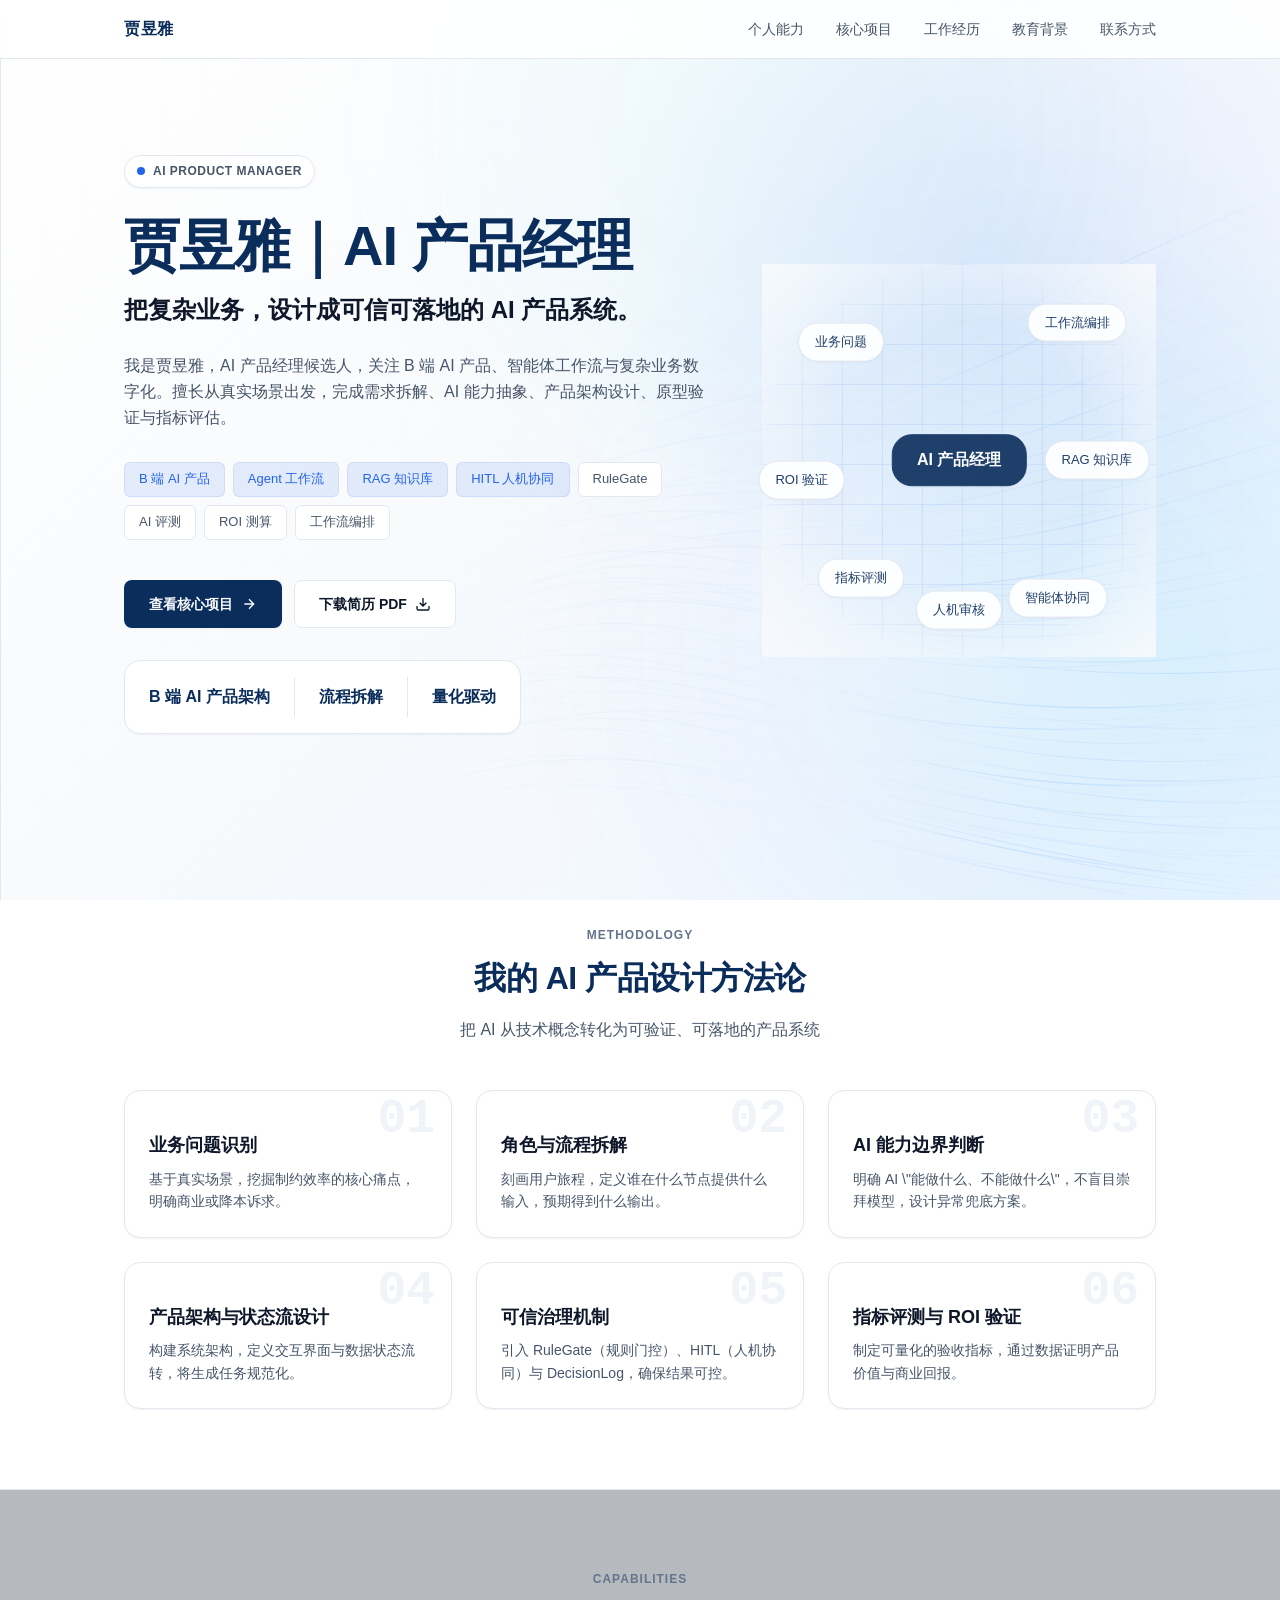
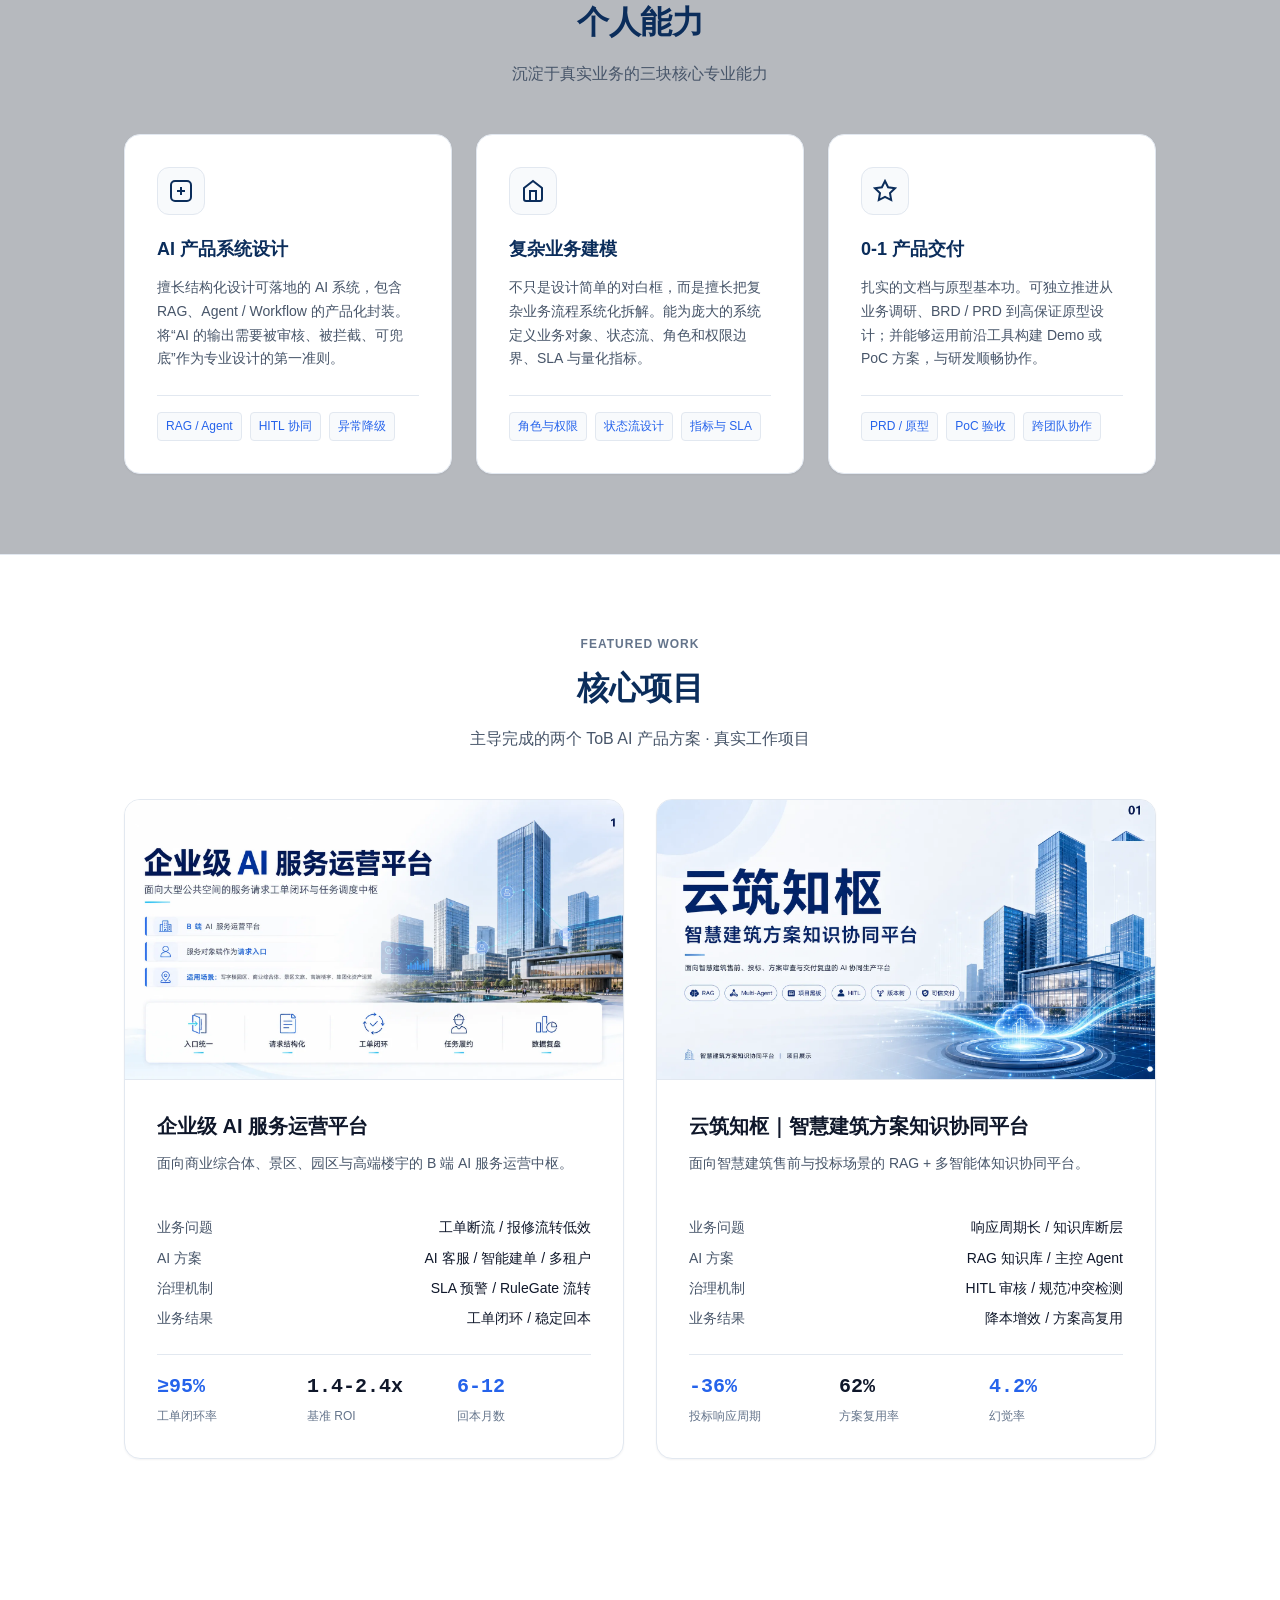
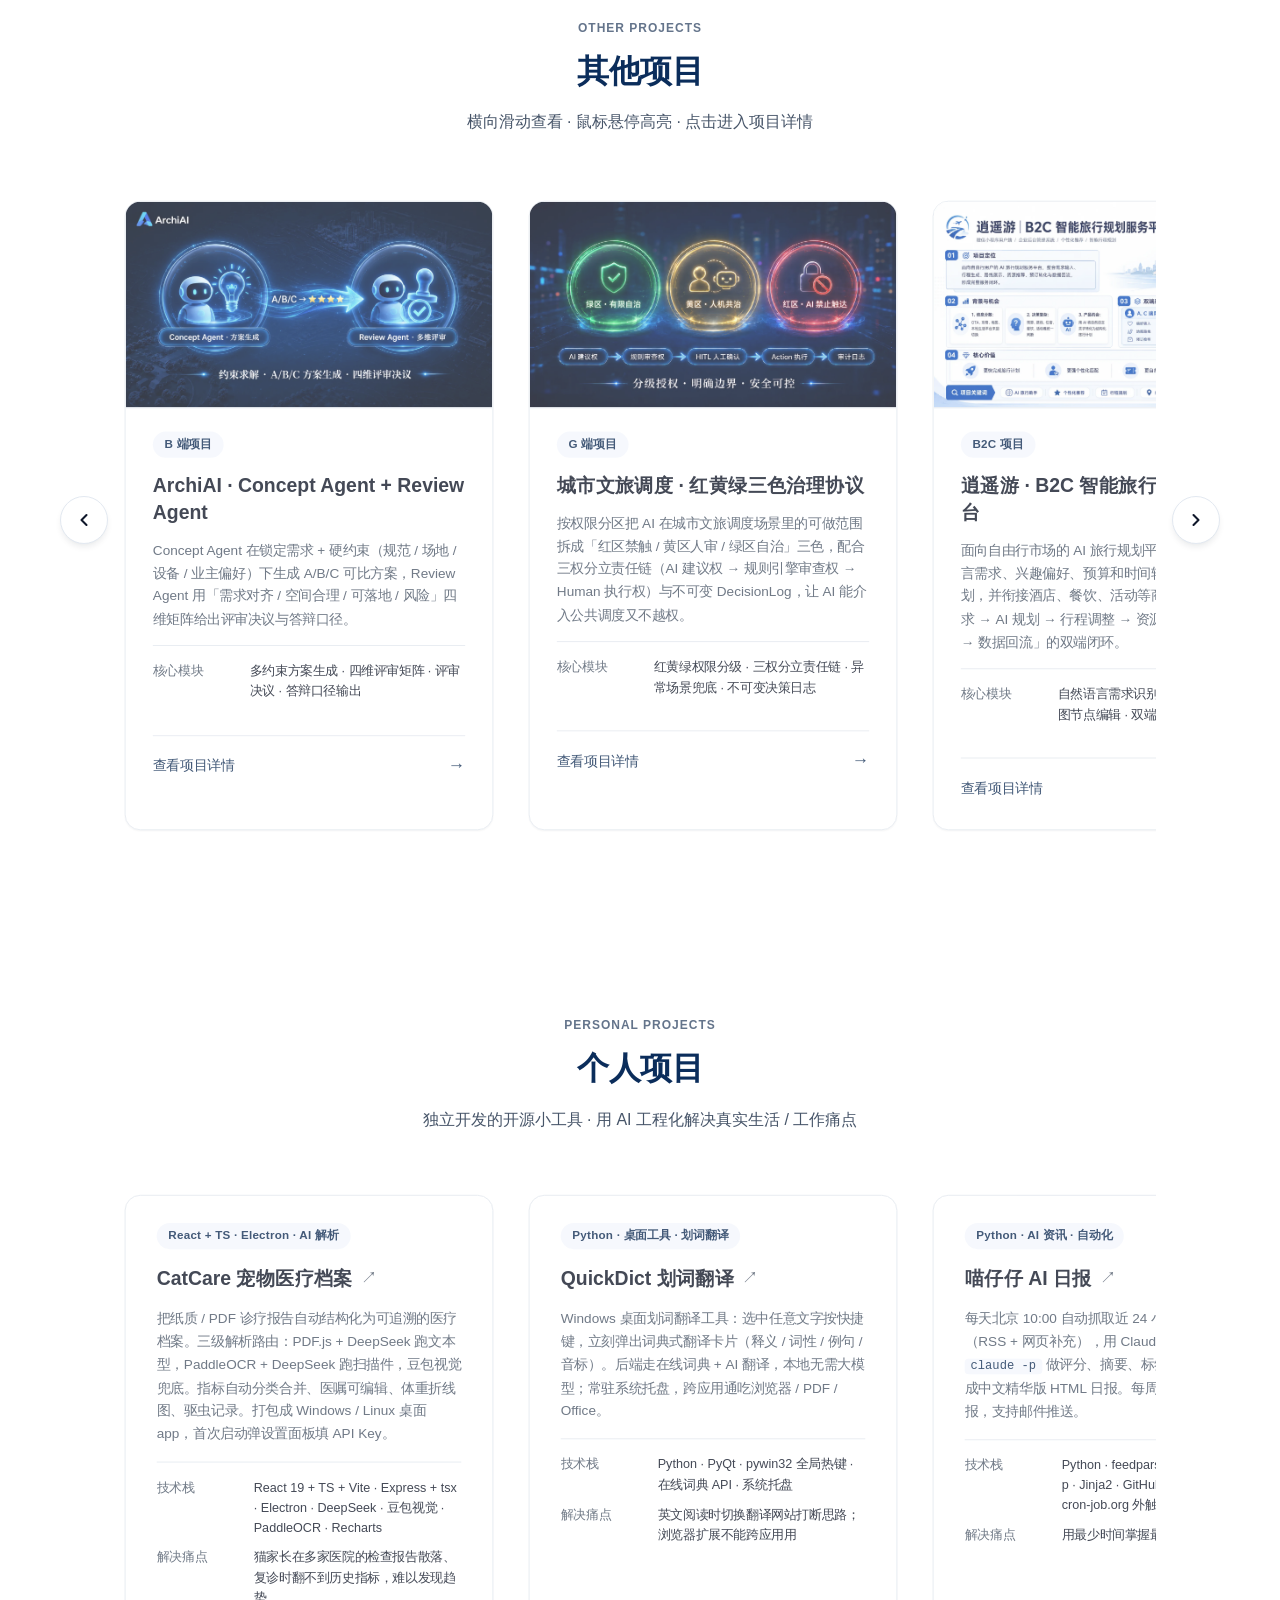
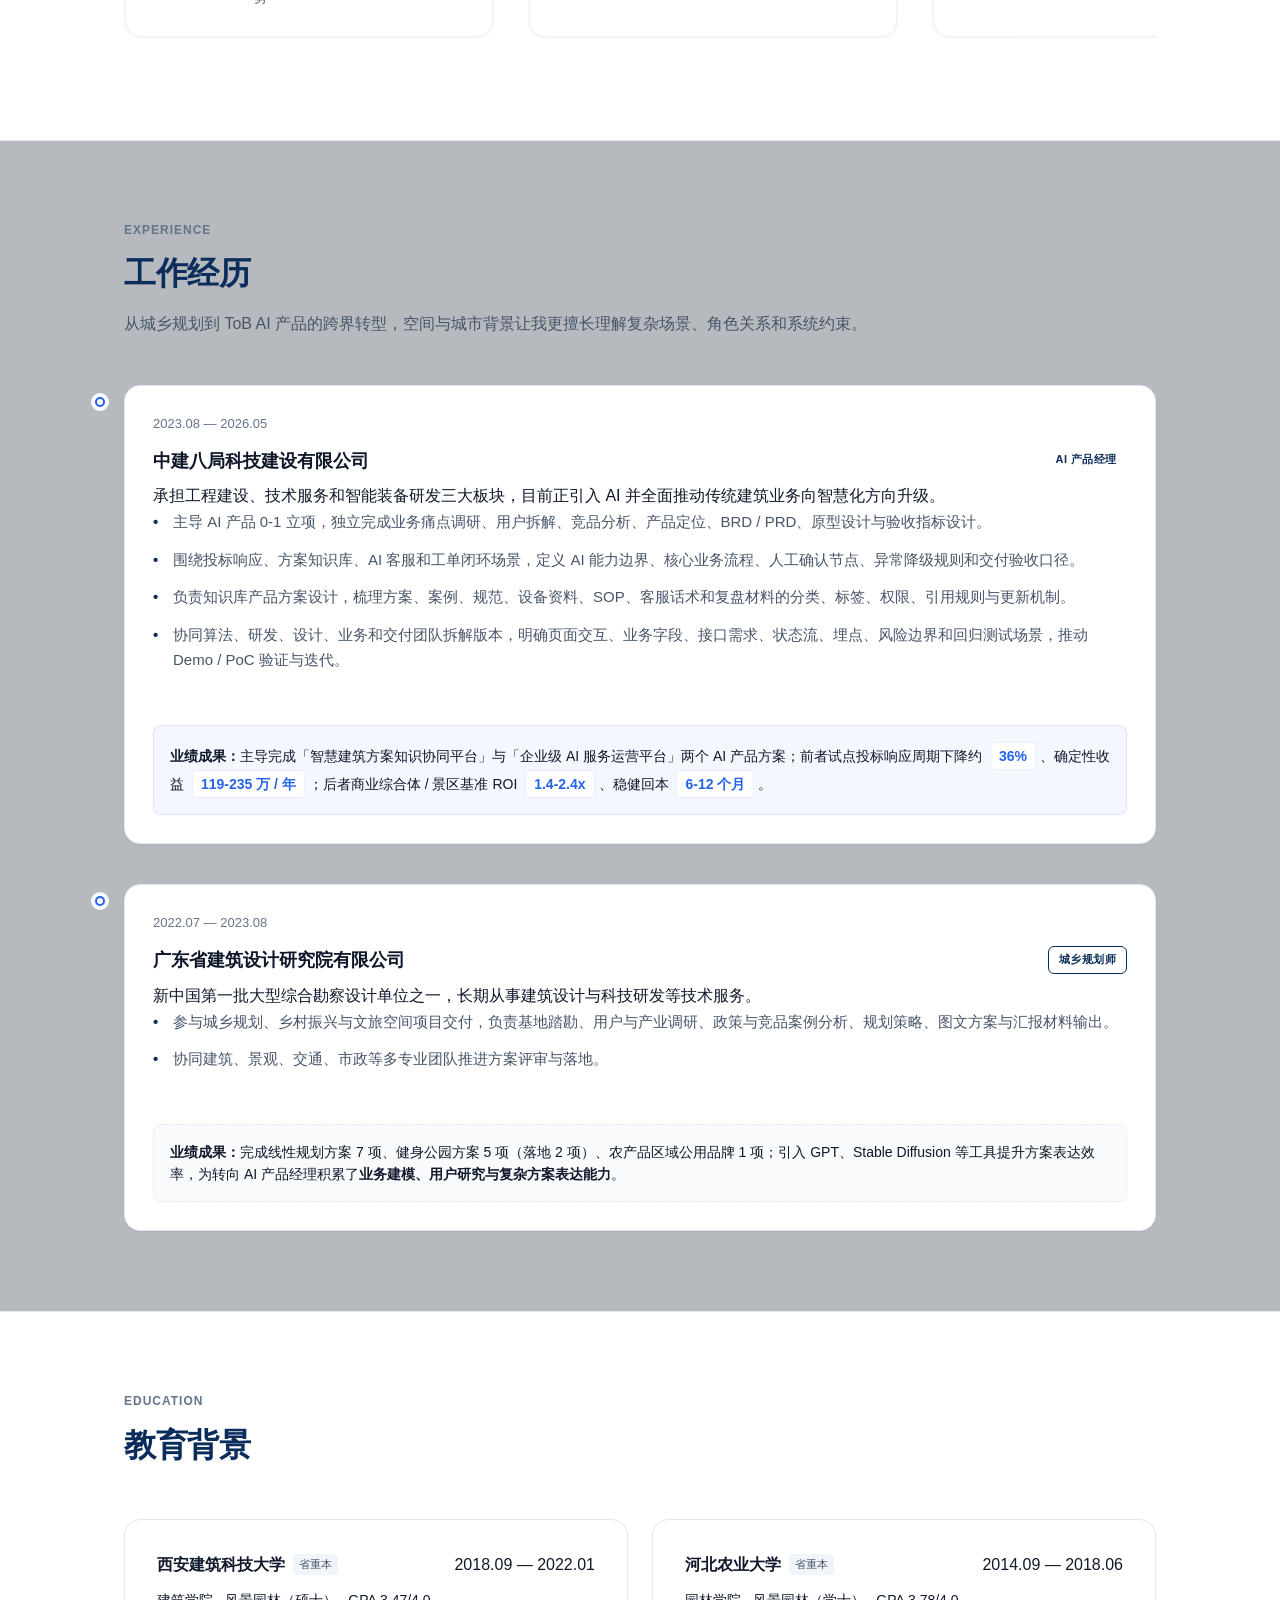
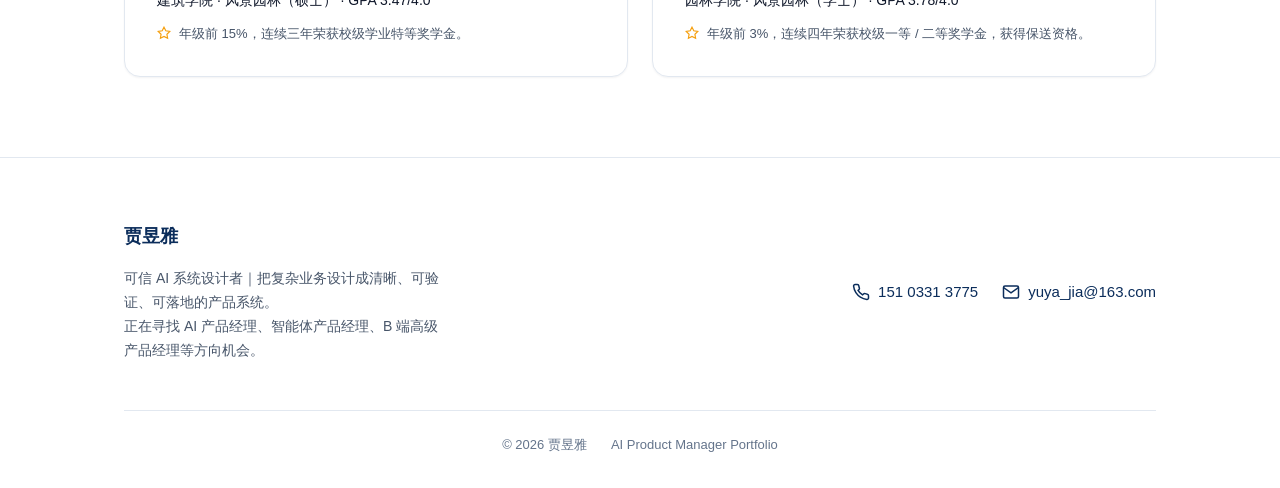
==== commit 1641bc69: "feat: 个人项目区加 CatCare + QuickDict 两张卡（链 GitHub 仓库）" ====
--- a/index.html
+++ b/index.html
@@ -593,6 +593,30 @@
         </div>
 
         <div class="other-grid">
+          <a class="bento-card other-card personal-card" href="https://github.com/mengzheng001-prog/miao-catcare" target="_blank" rel="noopener">
+            <div class="other-card-tag">React + TS · Electron · AI 解析</div>
+            <h3>CatCare 宠物医疗档案<span class="github-link" aria-hidden="true">↗</span></h3>
+            <p class="desc">
+              把纸质 / PDF 诊疗报告自动结构化为可追溯的医疗档案。三级解析路由：PDF.js + DeepSeek 跑文本型，PaddleOCR + DeepSeek 跑扫描件，豆包视觉兜底。指标自动分类合并、医嘱可编辑、体重折线图、驱虫记录。打包成 Windows / Linux 桌面 app，首次启动弹设置面板填 API Key。
+            </p>
+            <div class="other-kv">
+              <div class="kv-row"><span class="k">技术栈</span><span class="v">React 19 + TS + Vite · Express + tsx · Electron · DeepSeek · 豆包视觉 · PaddleOCR · Recharts</span></div>
+              <div class="kv-row"><span class="k">解决痛点</span><span class="v">猫家长在多家医院的检查报告散落、复诊时翻不到历史指标，难以发现趋势</span></div>
+            </div>
+          </a>
+
+          <a class="bento-card other-card personal-card" href="https://github.com/mengzheng001-prog/QuickDict" target="_blank" rel="noopener">
+            <div class="other-card-tag">Python · 桌面工具 · 划词翻译</div>
+            <h3>QuickDict 划词翻译<span class="github-link" aria-hidden="true">↗</span></h3>
+            <p class="desc">
+              Windows 桌面划词翻译工具：选中任意文字按快捷键，立刻弹出词典式翻译卡片（释义 / 词性 / 例句 / 音标）。后端走在线词典 + AI 翻译，本地无需大模型；常驻系统托盘，跨应用通吃浏览器 / PDF / Office。
+            </p>
+            <div class="other-kv">
+              <div class="kv-row"><span class="k">技术栈</span><span class="v">Python · PyQt · pywin32 全局热键 · 在线词典 API · 系统托盘</span></div>
+              <div class="kv-row"><span class="k">解决痛点</span><span class="v">英文阅读时切换翻译网站打断思路；浏览器扩展不能跨应用用</span></div>
+            </div>
+          </a>
+
           <a class="bento-card other-card personal-card" href="https://github.com/mengzheng001-prog/miao-ai-daily" target="_blank" rel="noopener">
             <div class="other-card-tag">Python · AI 资讯 · 自动化</div>
             <h3>喵仔仔 AI 日报<span class="github-link" aria-hidden="true">↗</span></h3>
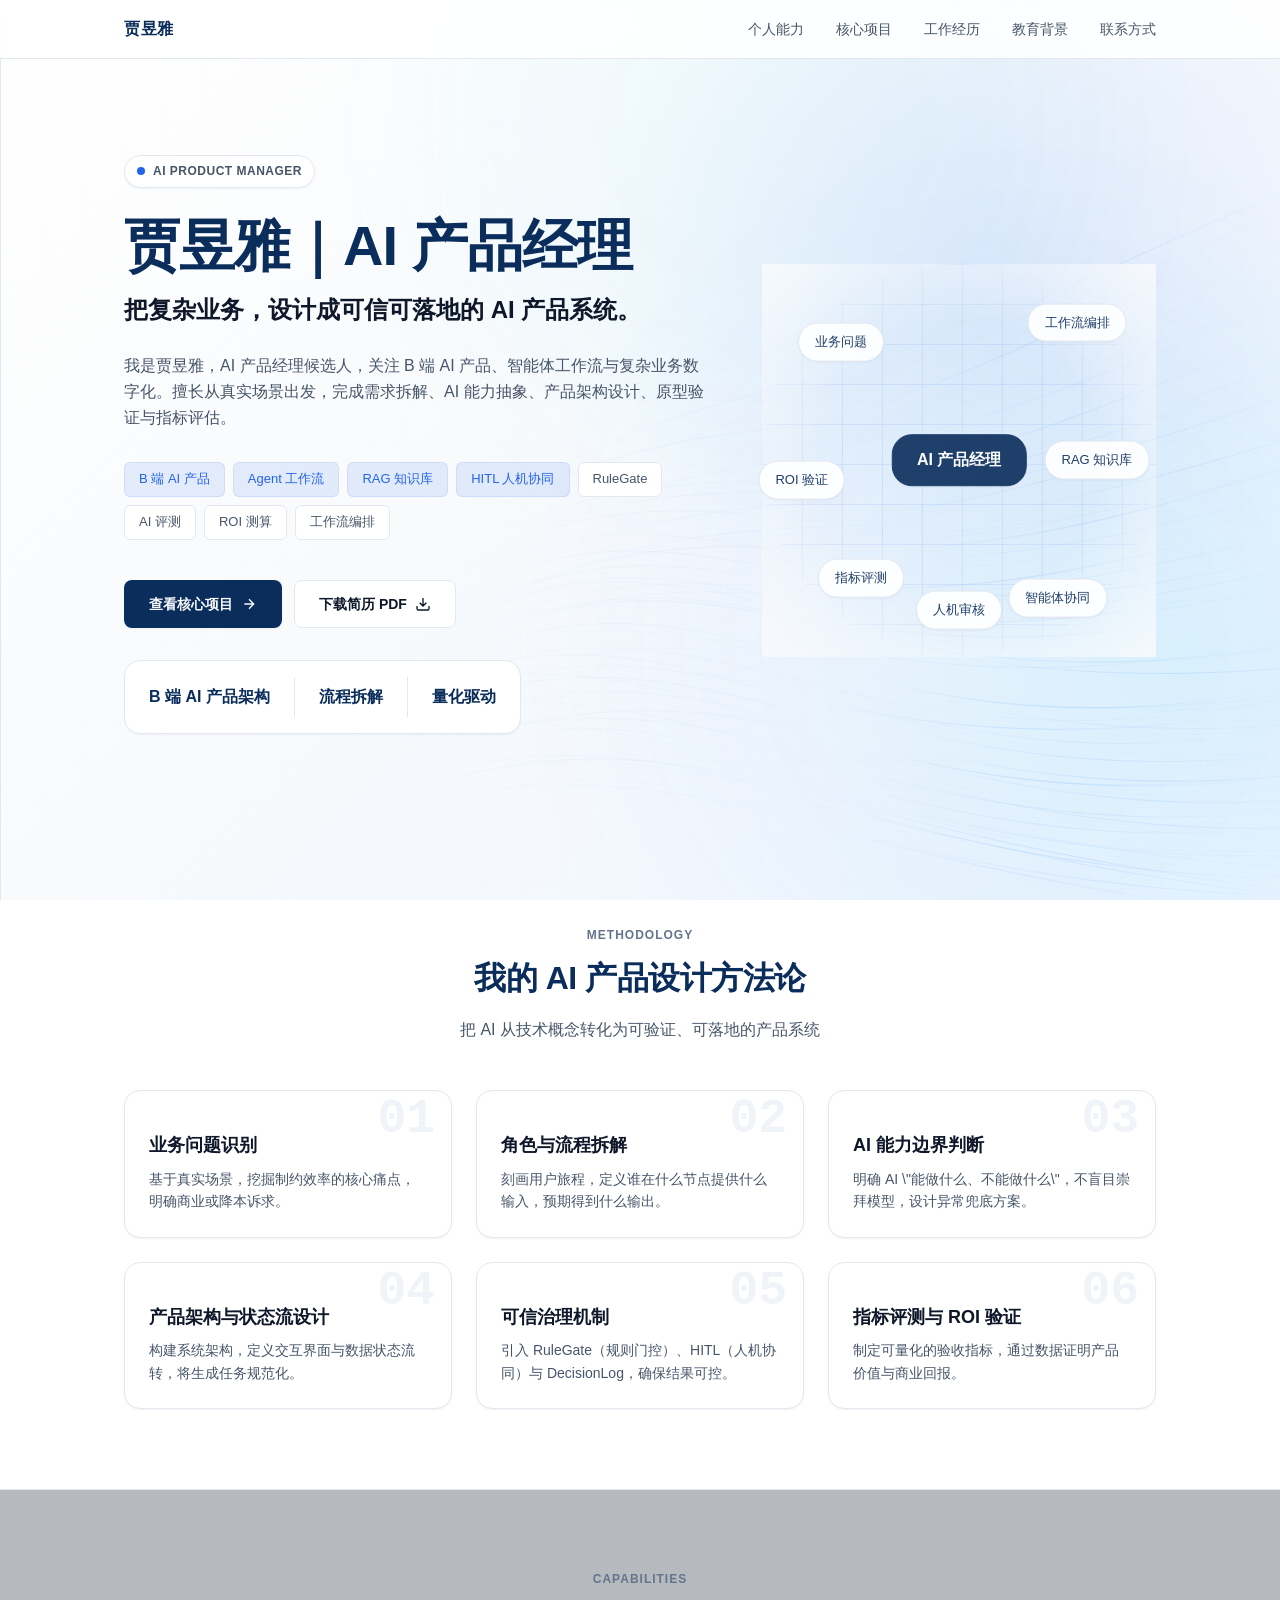
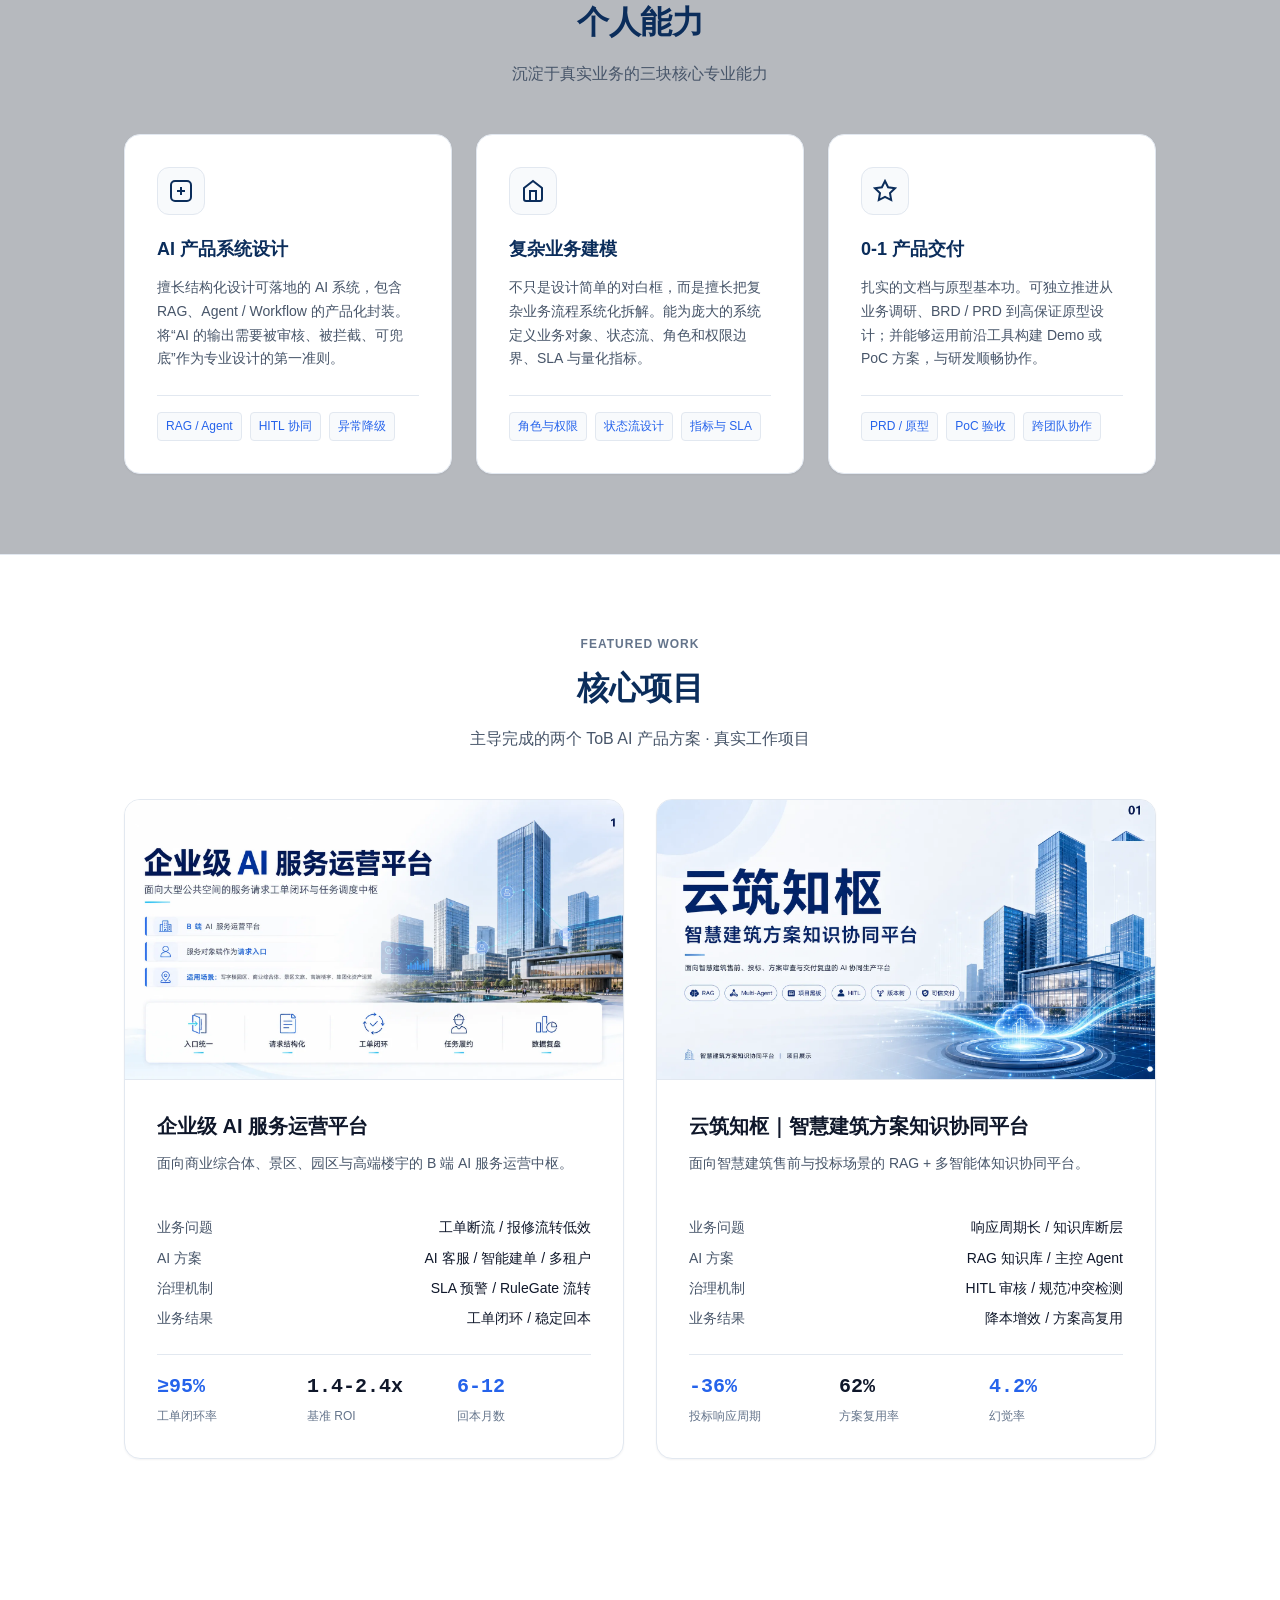
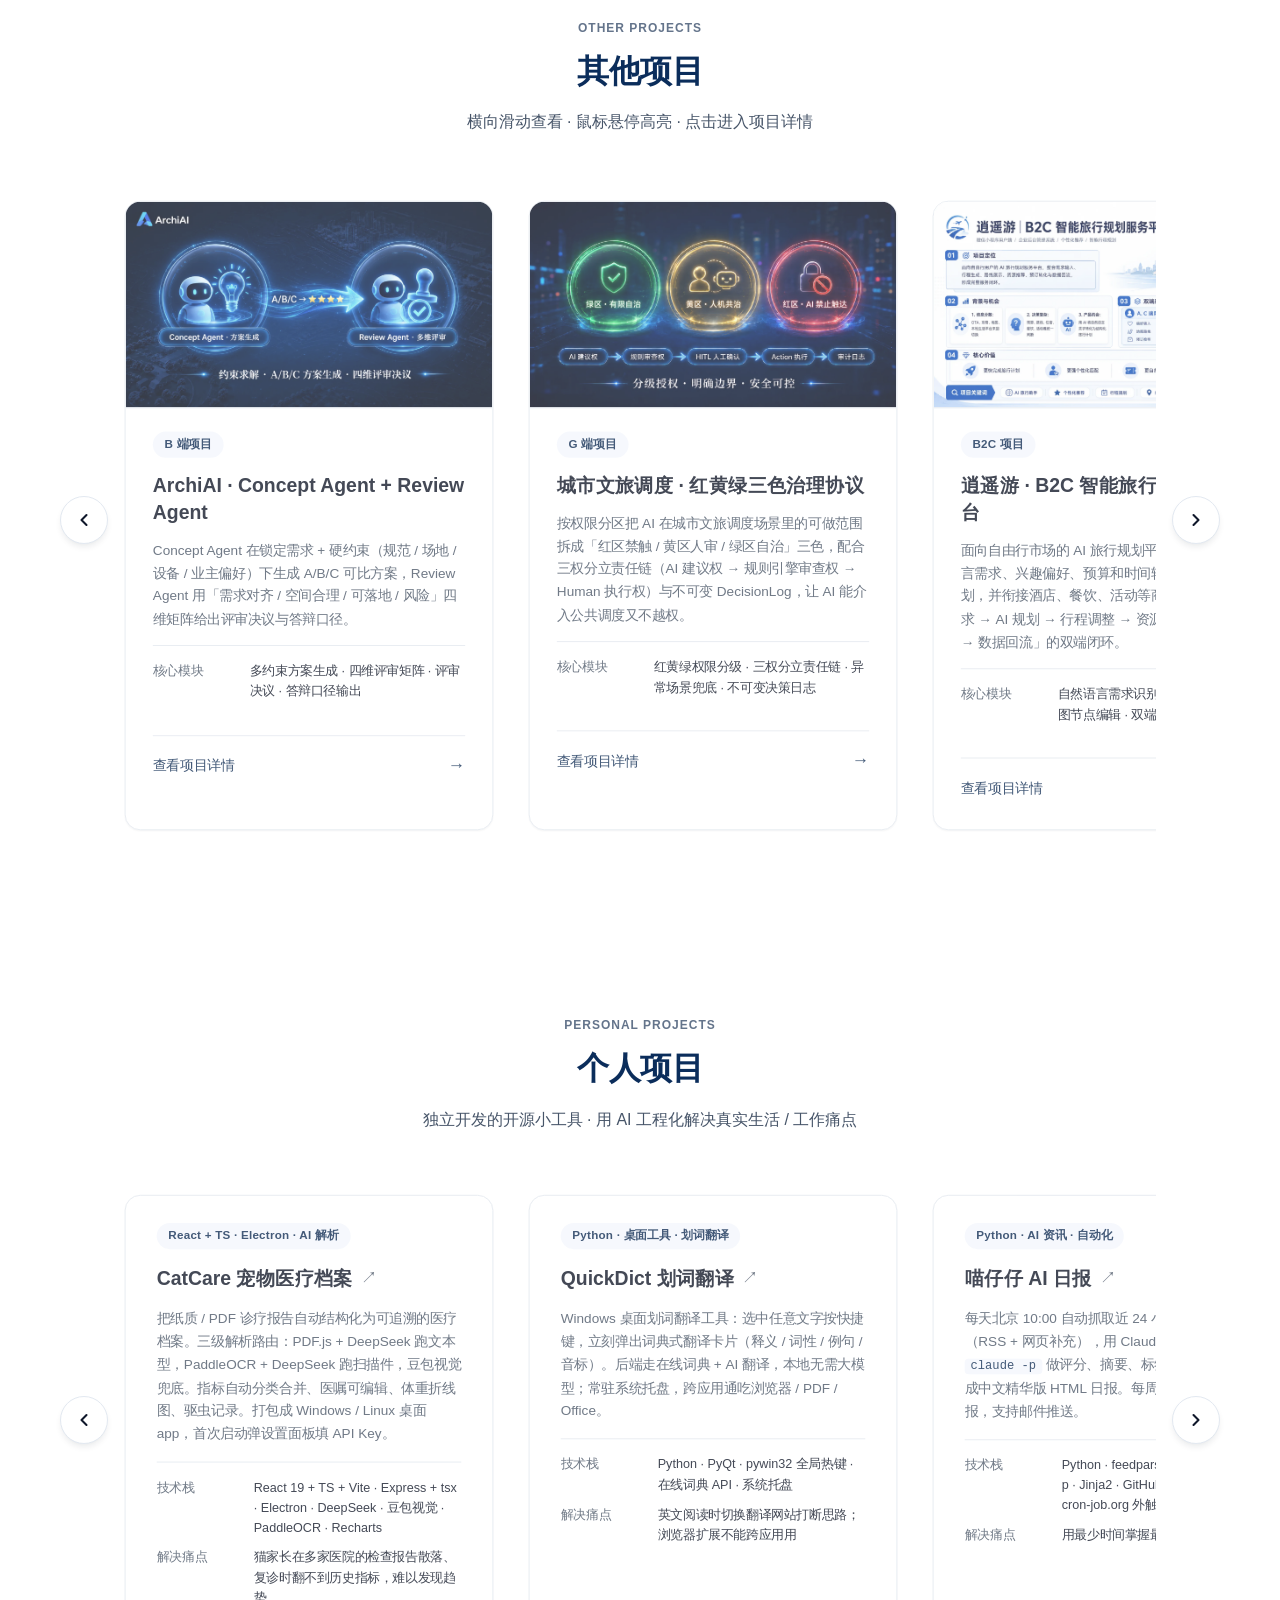
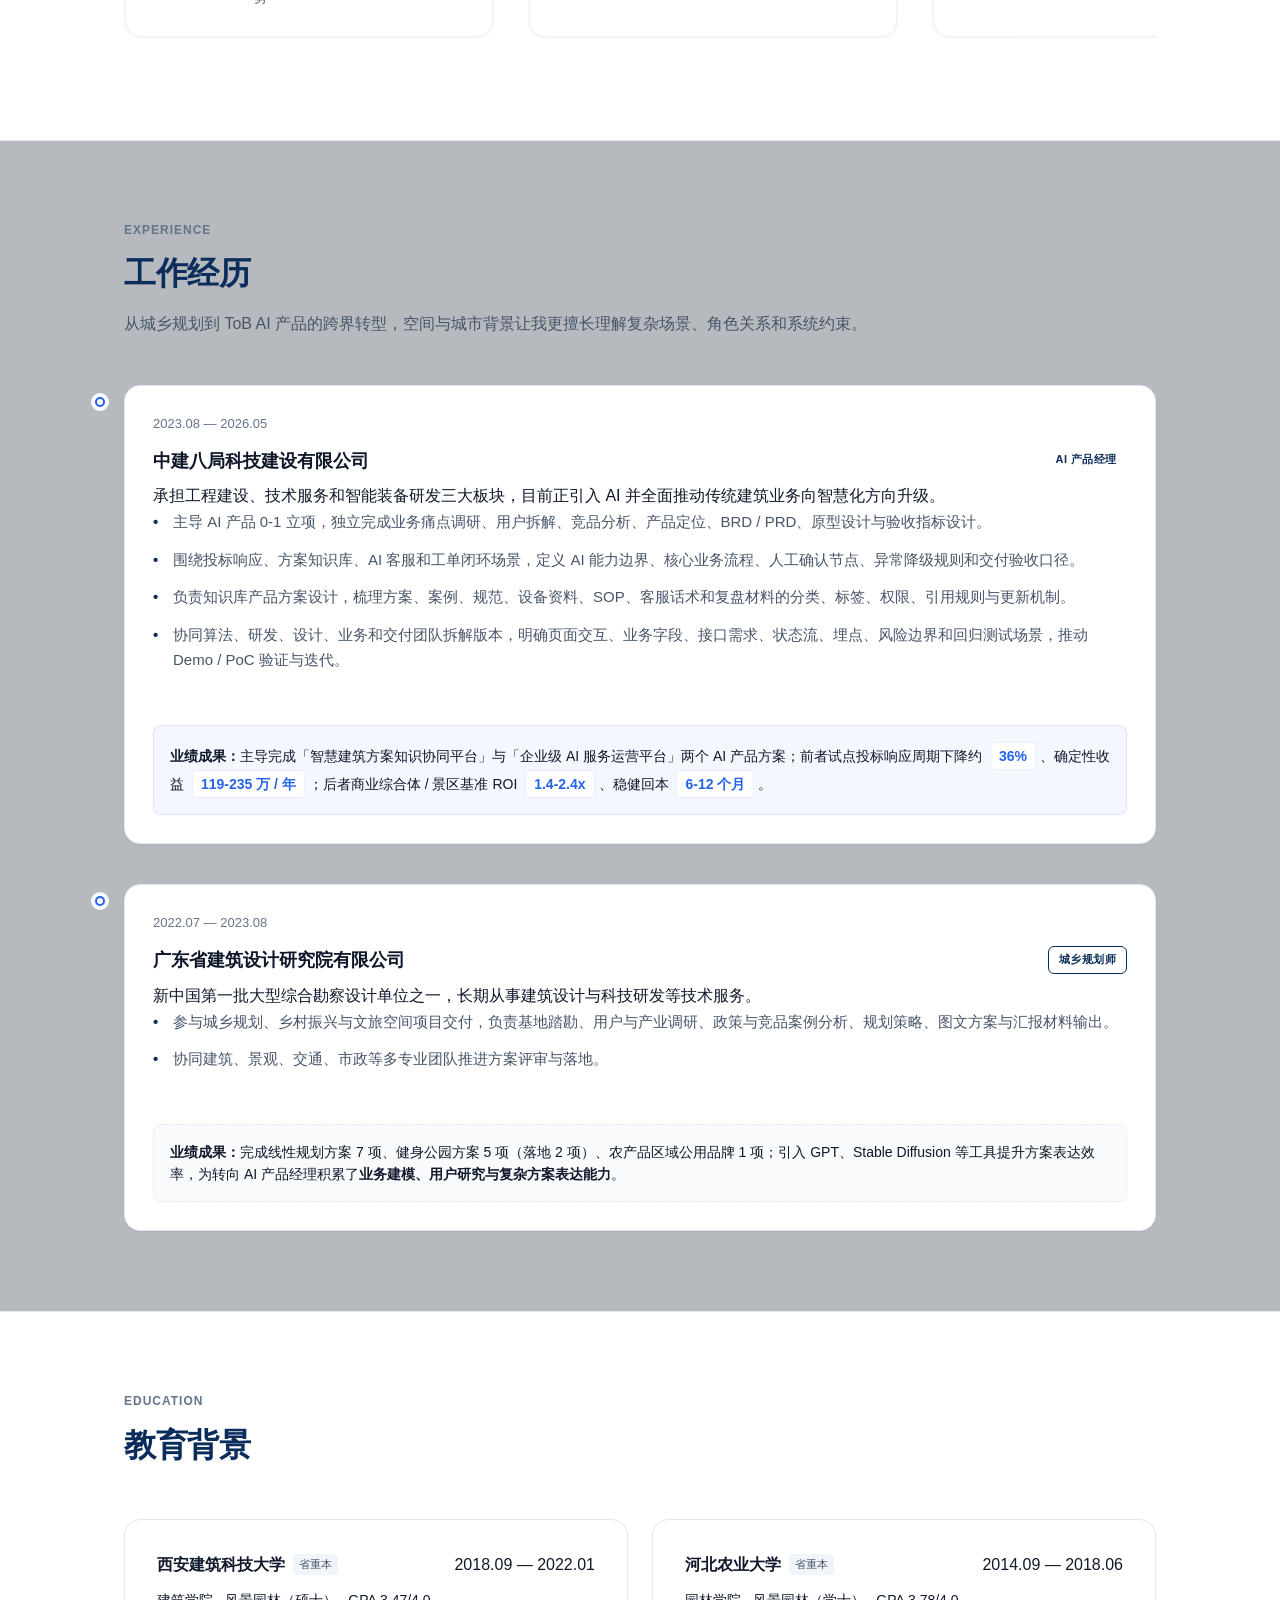
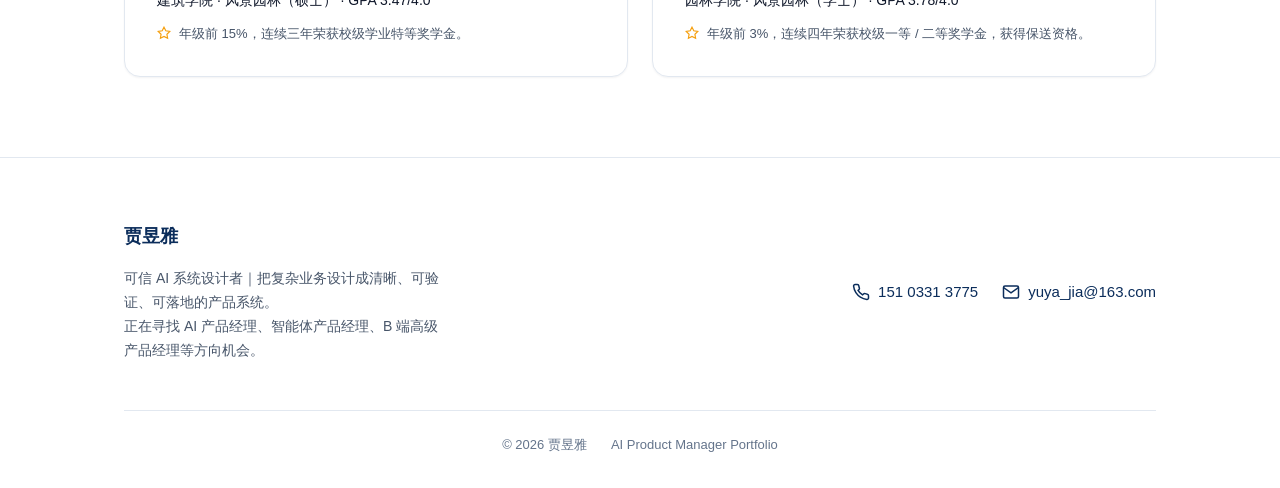
==== commit cd89639c: "feat: 个人项目区加左右滑动按钮（复用其他项目同款 frame + 按钮）" ====
--- a/index.html
+++ b/index.html
@@ -592,7 +592,14 @@
           </p>
         </div>
 
-        <div class="other-grid">
+        <div class="other-grid-frame">
+          <button class="grid-nav grid-nav-prev" aria-label="上一张项目卡片" type="button">
+            <svg width="20" height="20" viewBox="0 0 24 24" fill="none" stroke="currentColor" stroke-width="2.5" stroke-linecap="round" stroke-linejoin="round"><polyline points="15 18 9 12 15 6"/></svg>
+          </button>
+          <button class="grid-nav grid-nav-next" aria-label="下一张项目卡片" type="button">
+            <svg width="20" height="20" viewBox="0 0 24 24" fill="none" stroke="currentColor" stroke-width="2.5" stroke-linecap="round" stroke-linejoin="round"><polyline points="9 18 15 12 9 6"/></svg>
+          </button>
+          <div class="other-grid">
           <a class="bento-card other-card personal-card" href="https://github.com/mengzheng001-prog/miao-catcare" target="_blank" rel="noopener">
             <div class="other-card-tag">React + TS · Electron · AI 解析</div>
             <h3>CatCare 宠物医疗档案<span class="github-link" aria-hidden="true">↗</span></h3>
@@ -640,6 +647,7 @@
               <div class="kv-row"><span class="k">解决痛点</span><span class="v">普通录音只录一路；物理分轨天然区分说话人，无需声纹算法</span></div>
             </div>
           </a>
+          </div>
         </div>
       </div>
     </section>
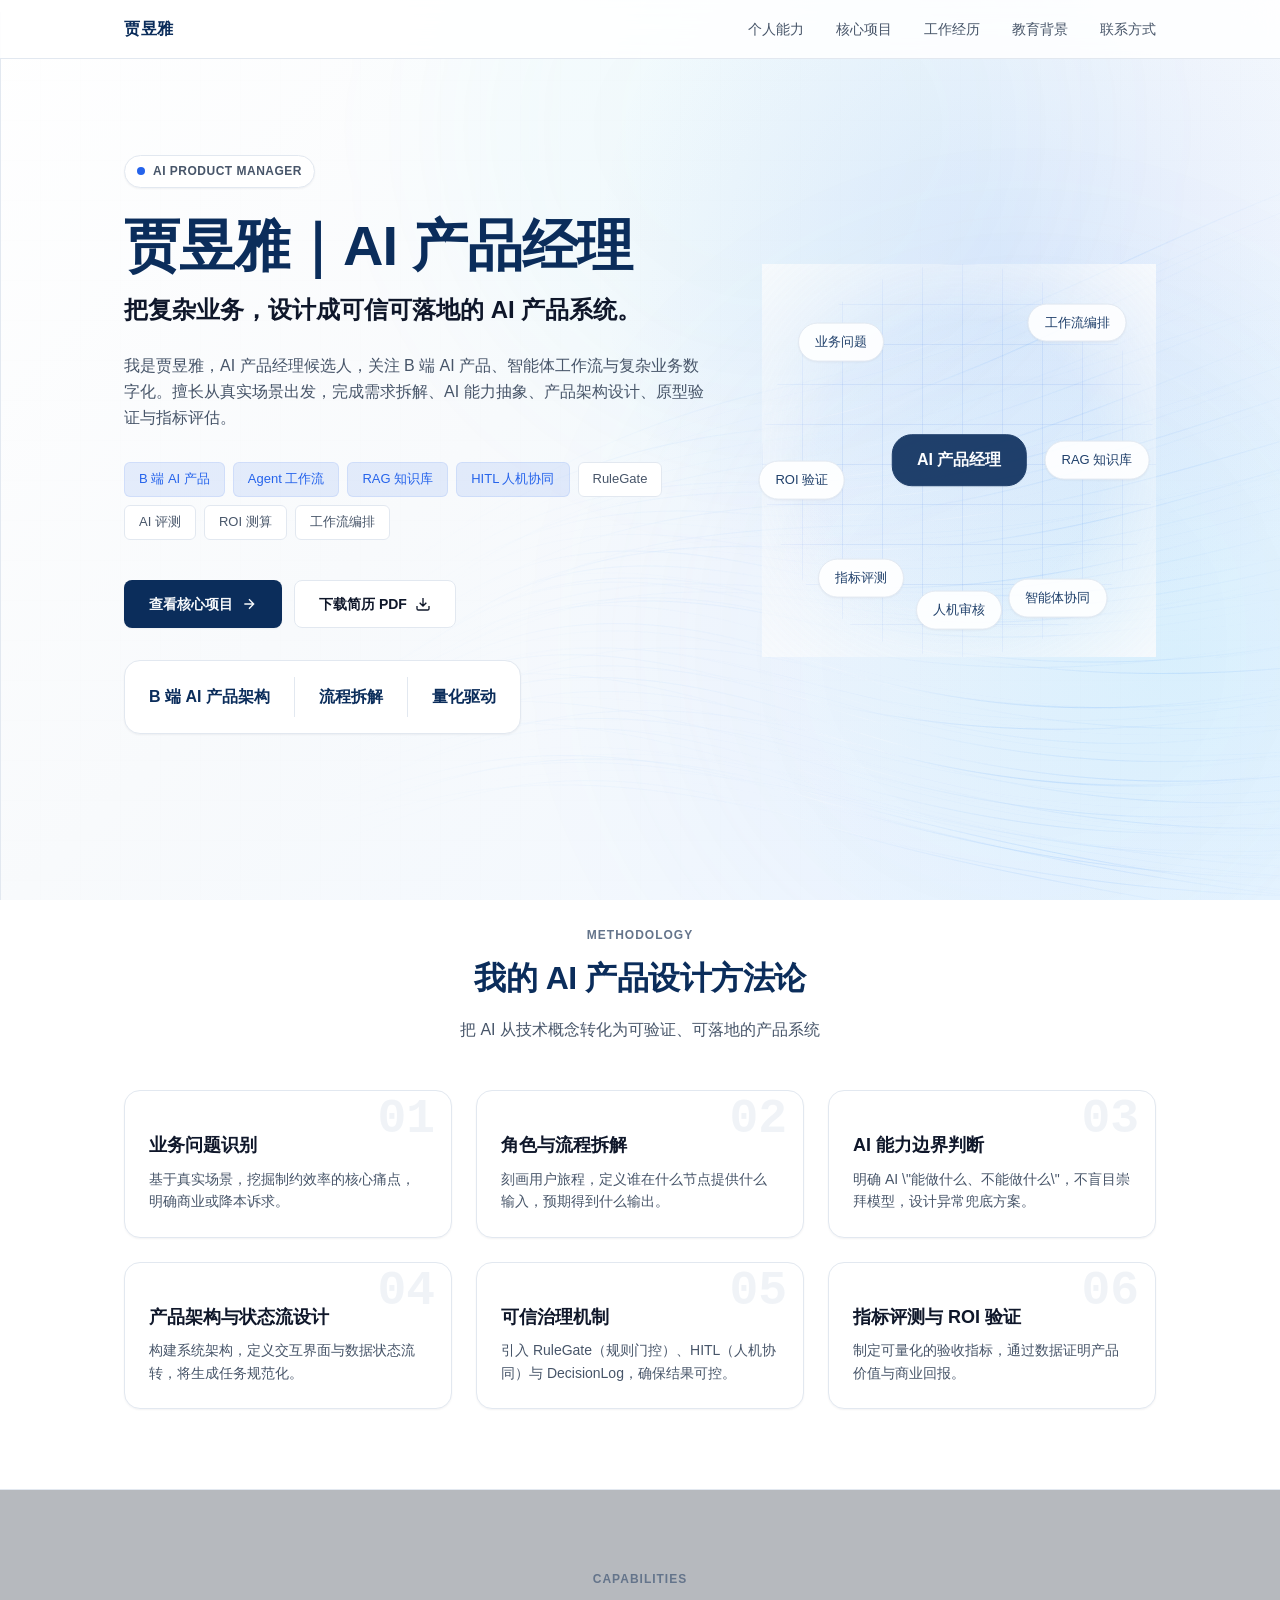
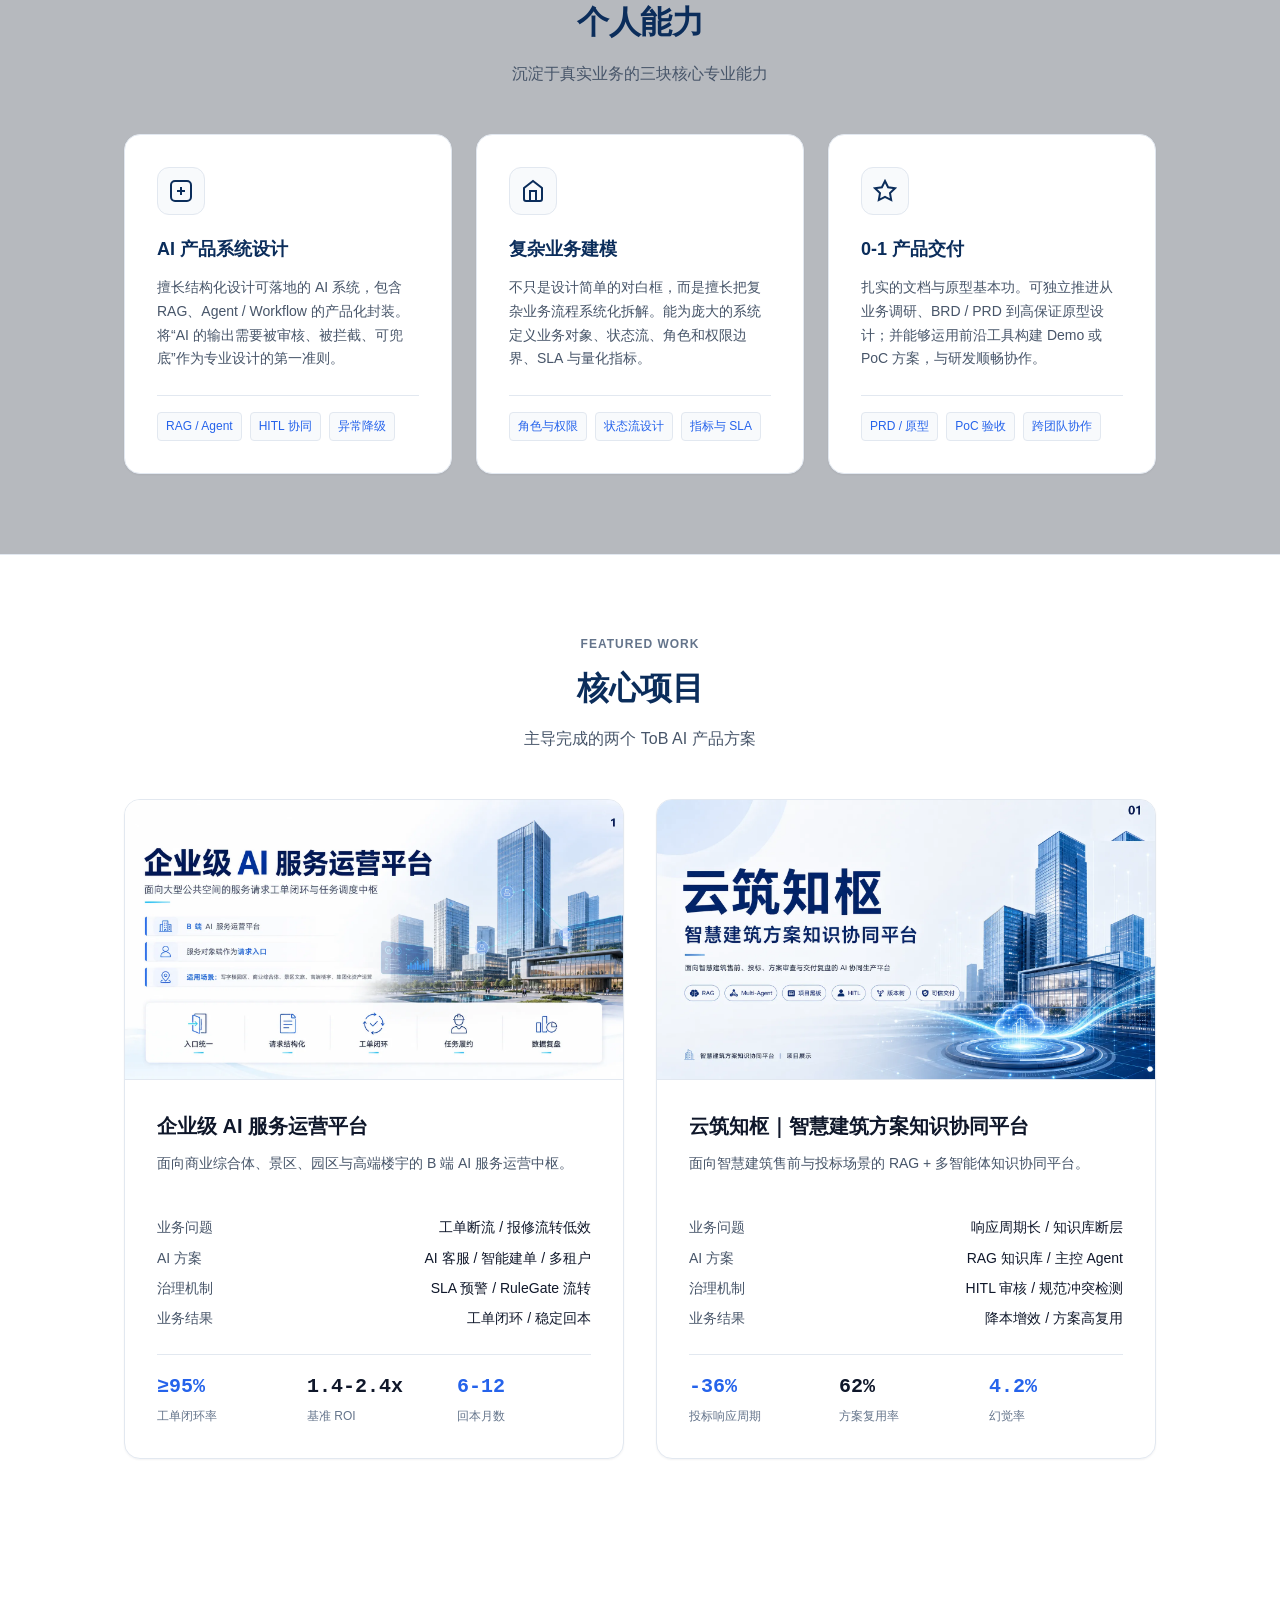
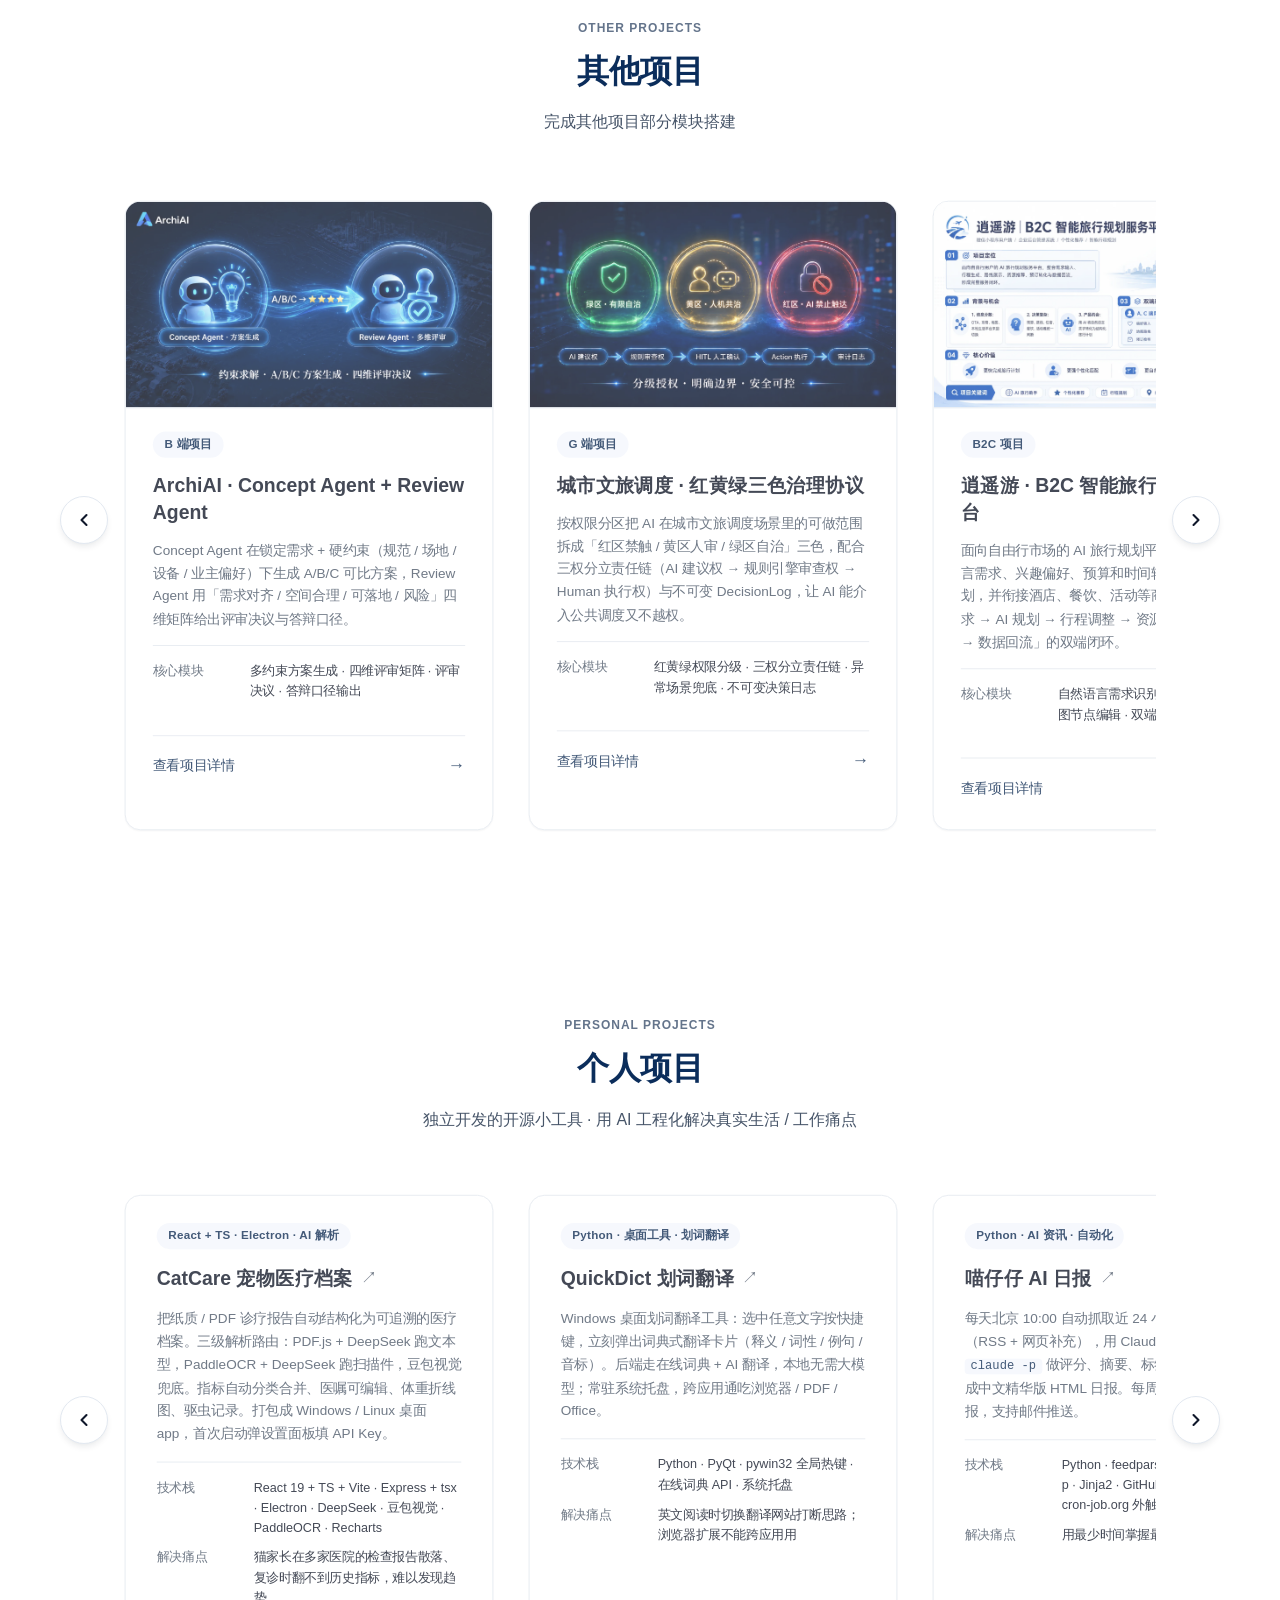
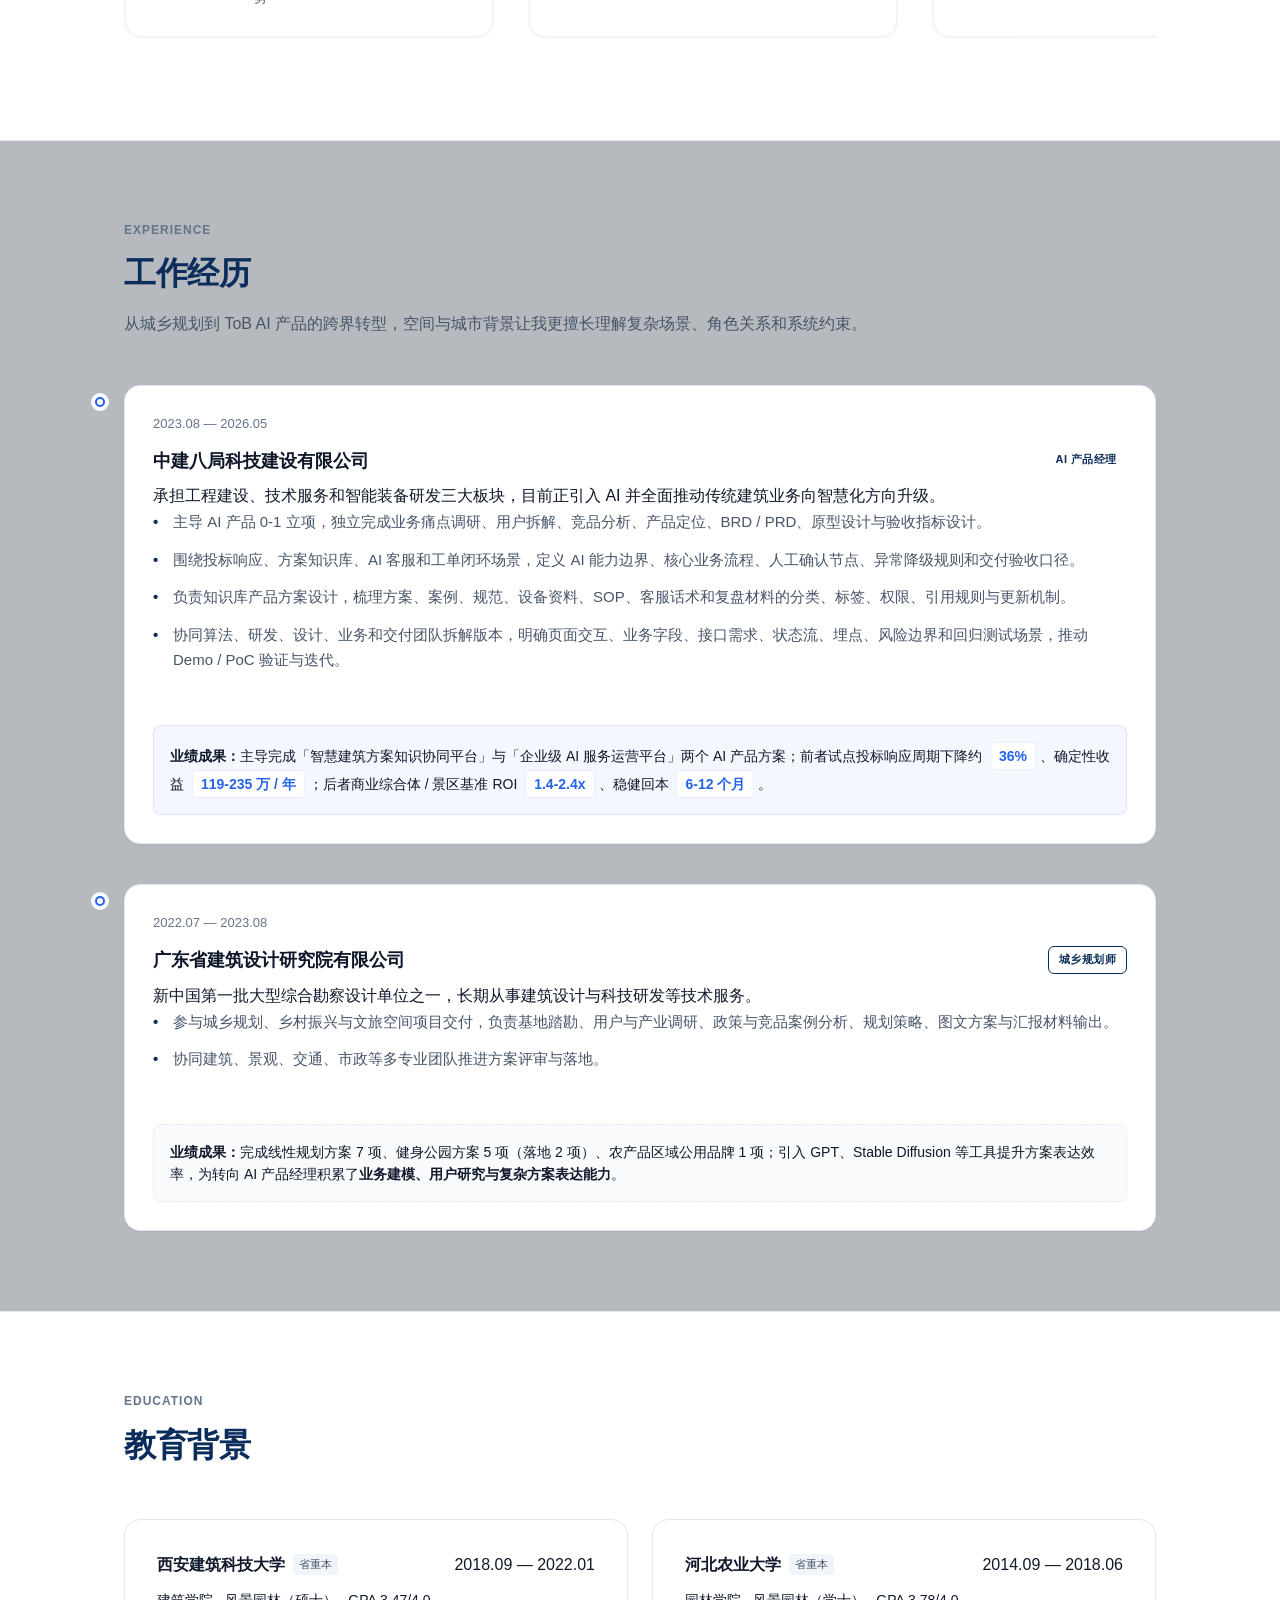
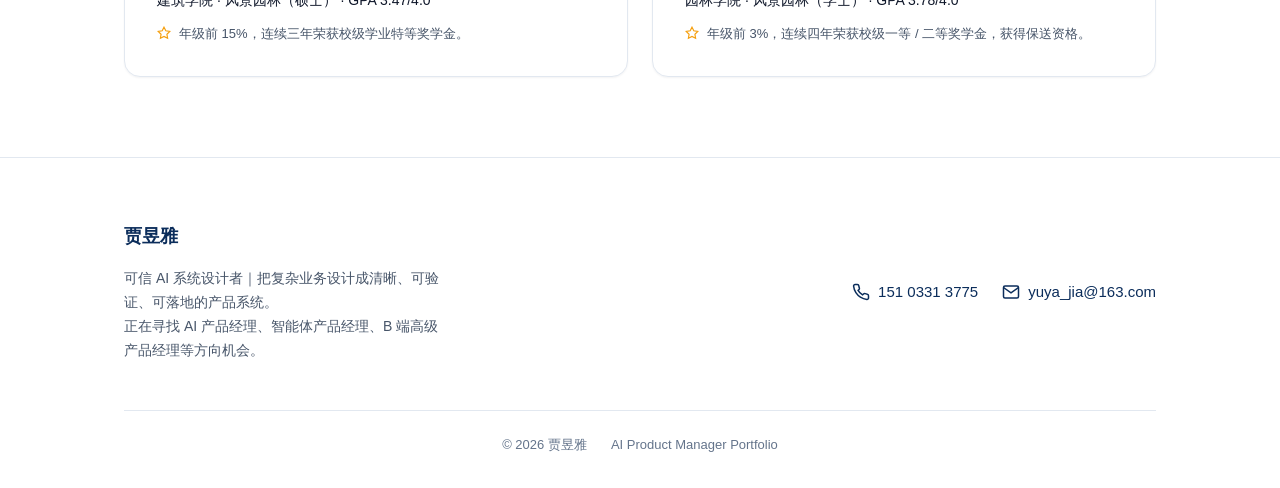
==== commit 9de88dd9: "tweak: 副标题文案调整（其他项目 + 核心项目）" ====
--- a/index.html
+++ b/index.html
@@ -396,7 +396,7 @@
           <div class="section-eyebrow">FEATURED WORK</div>
           <h2 class="section-title">核心项目</h2>
           <p class="section-subtitle">
-            主导完成的两个 ToB AI 产品方案 · 真实工作项目
+            主导完成的两个 ToB AI 产品方案
           </p>
         </div>
 
@@ -485,7 +485,7 @@
           <div class="section-eyebrow">OTHER PROJECTS</div>
           <h2 class="section-title">其他项目</h2>
           <p class="section-subtitle">
-            横向滑动查看 · 鼠标悬停高亮 · 点击进入项目详情
+            完成其他项目部分模块搭建
           </p>
         </div>
 
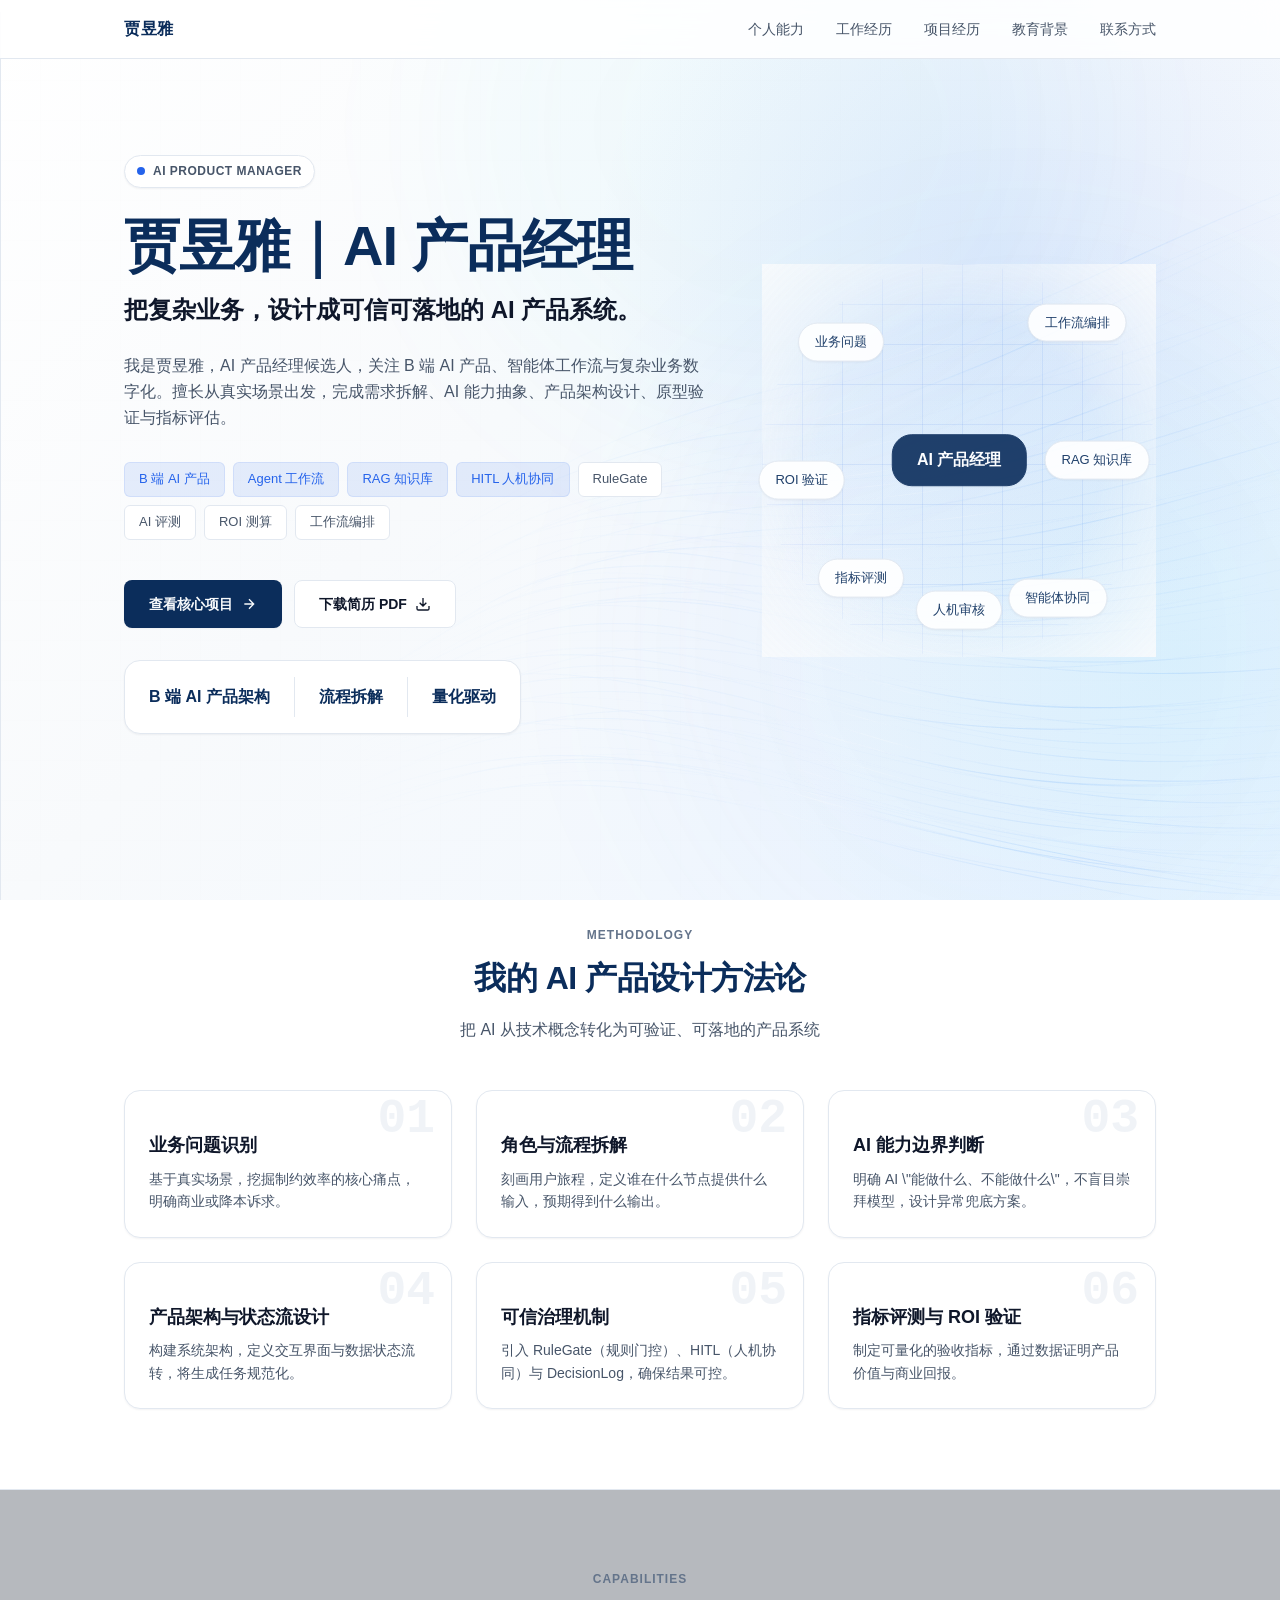
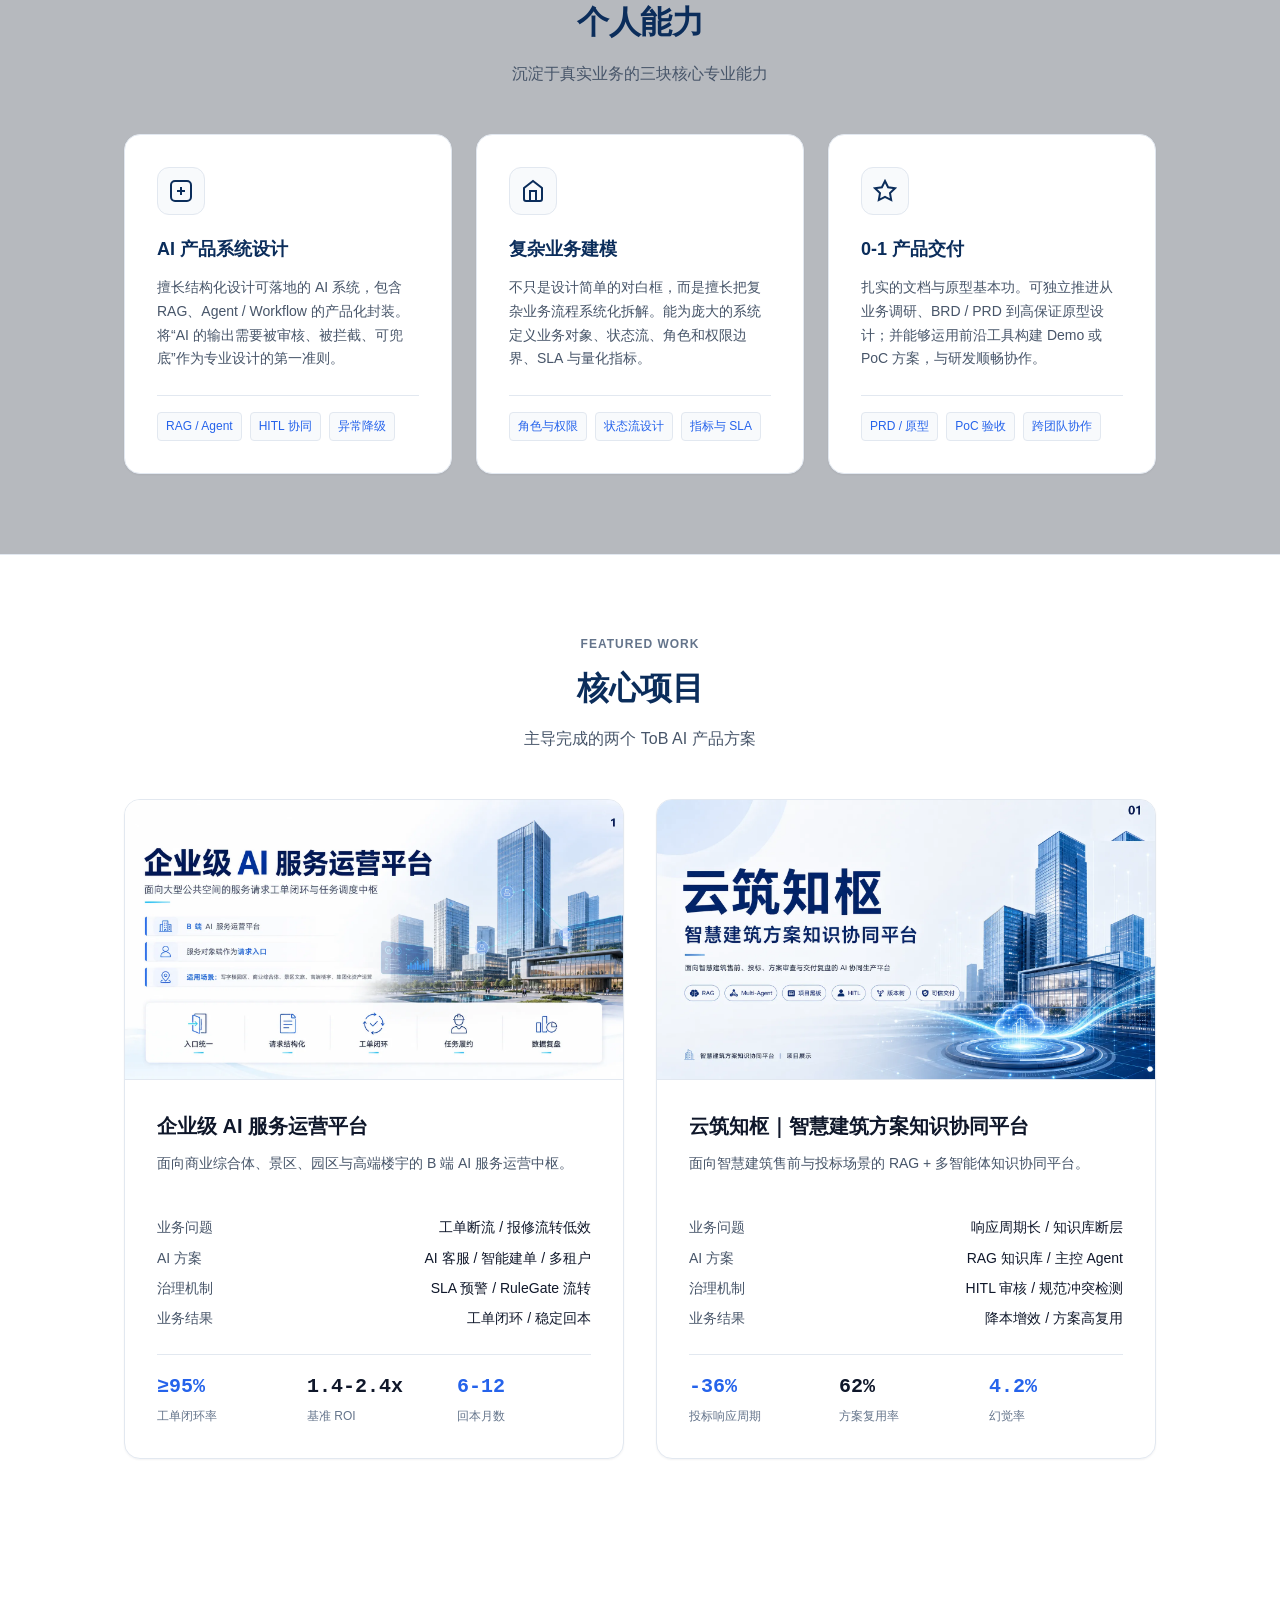
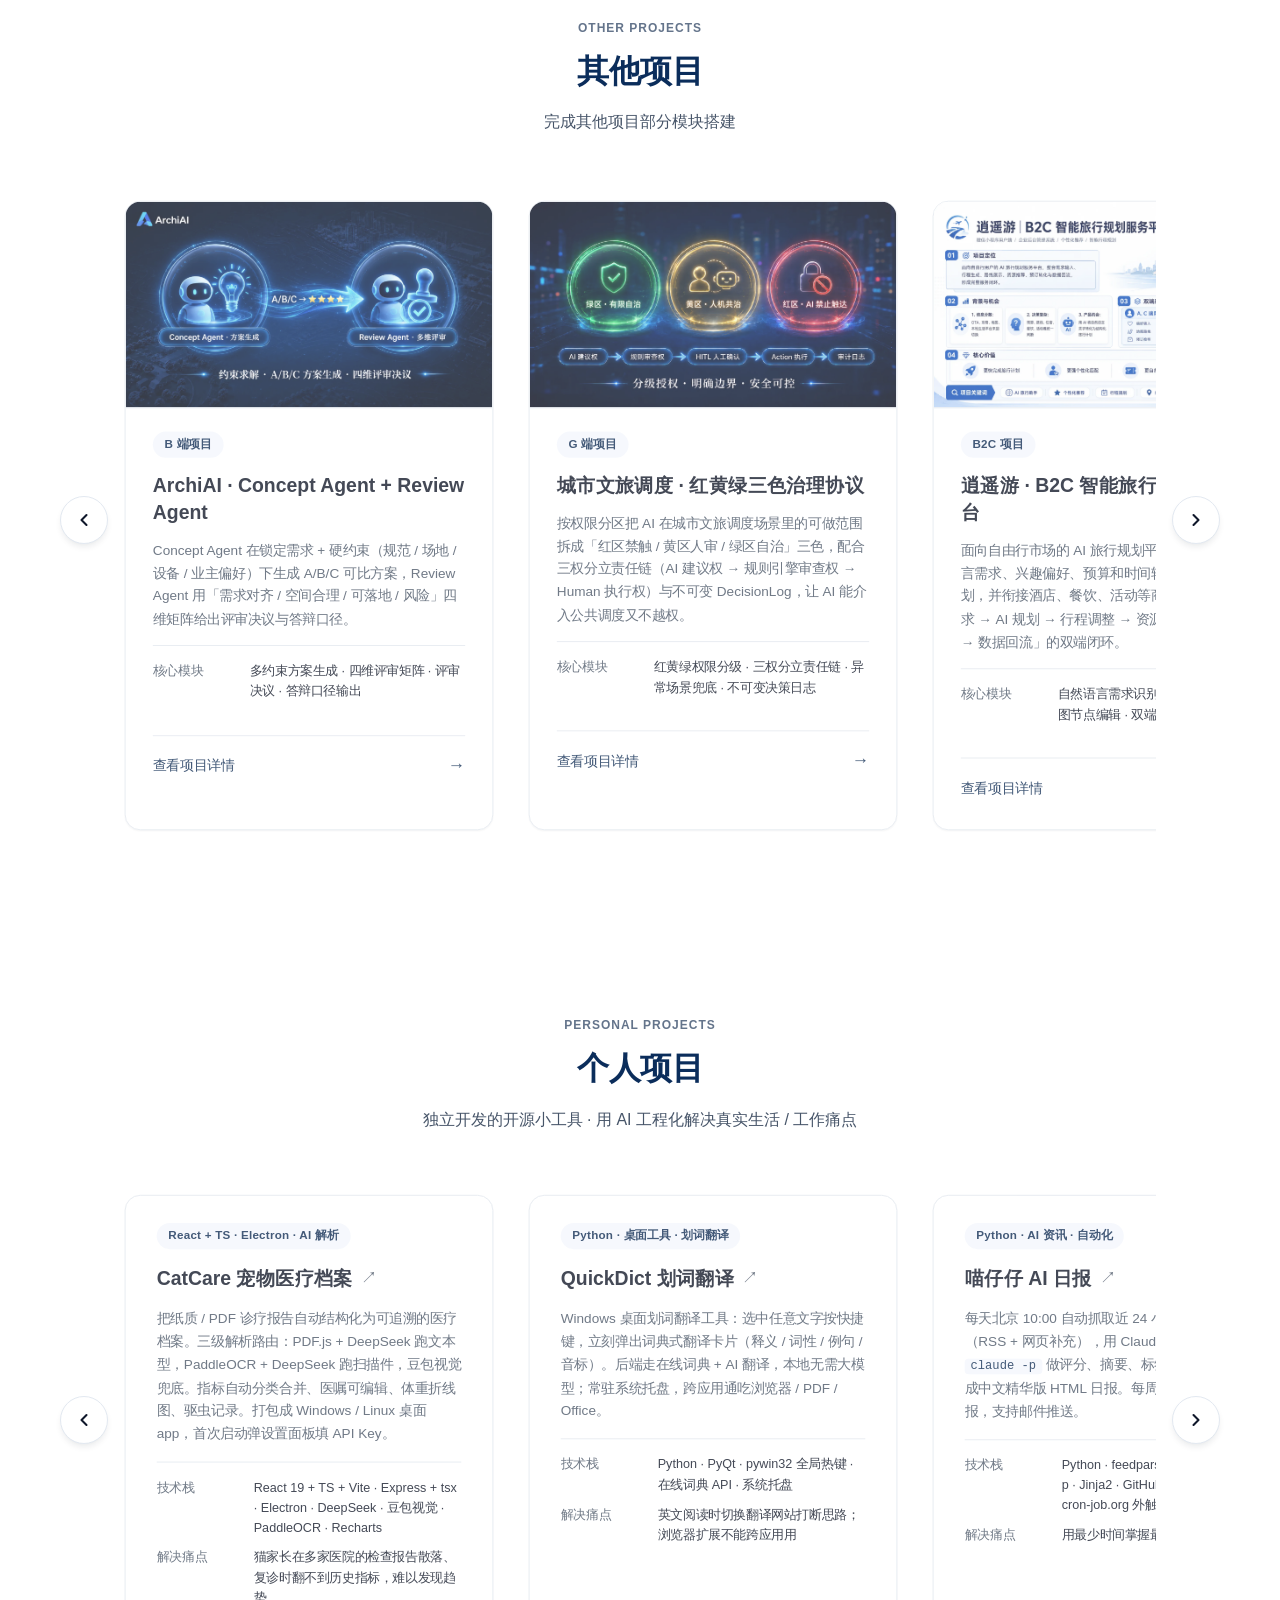
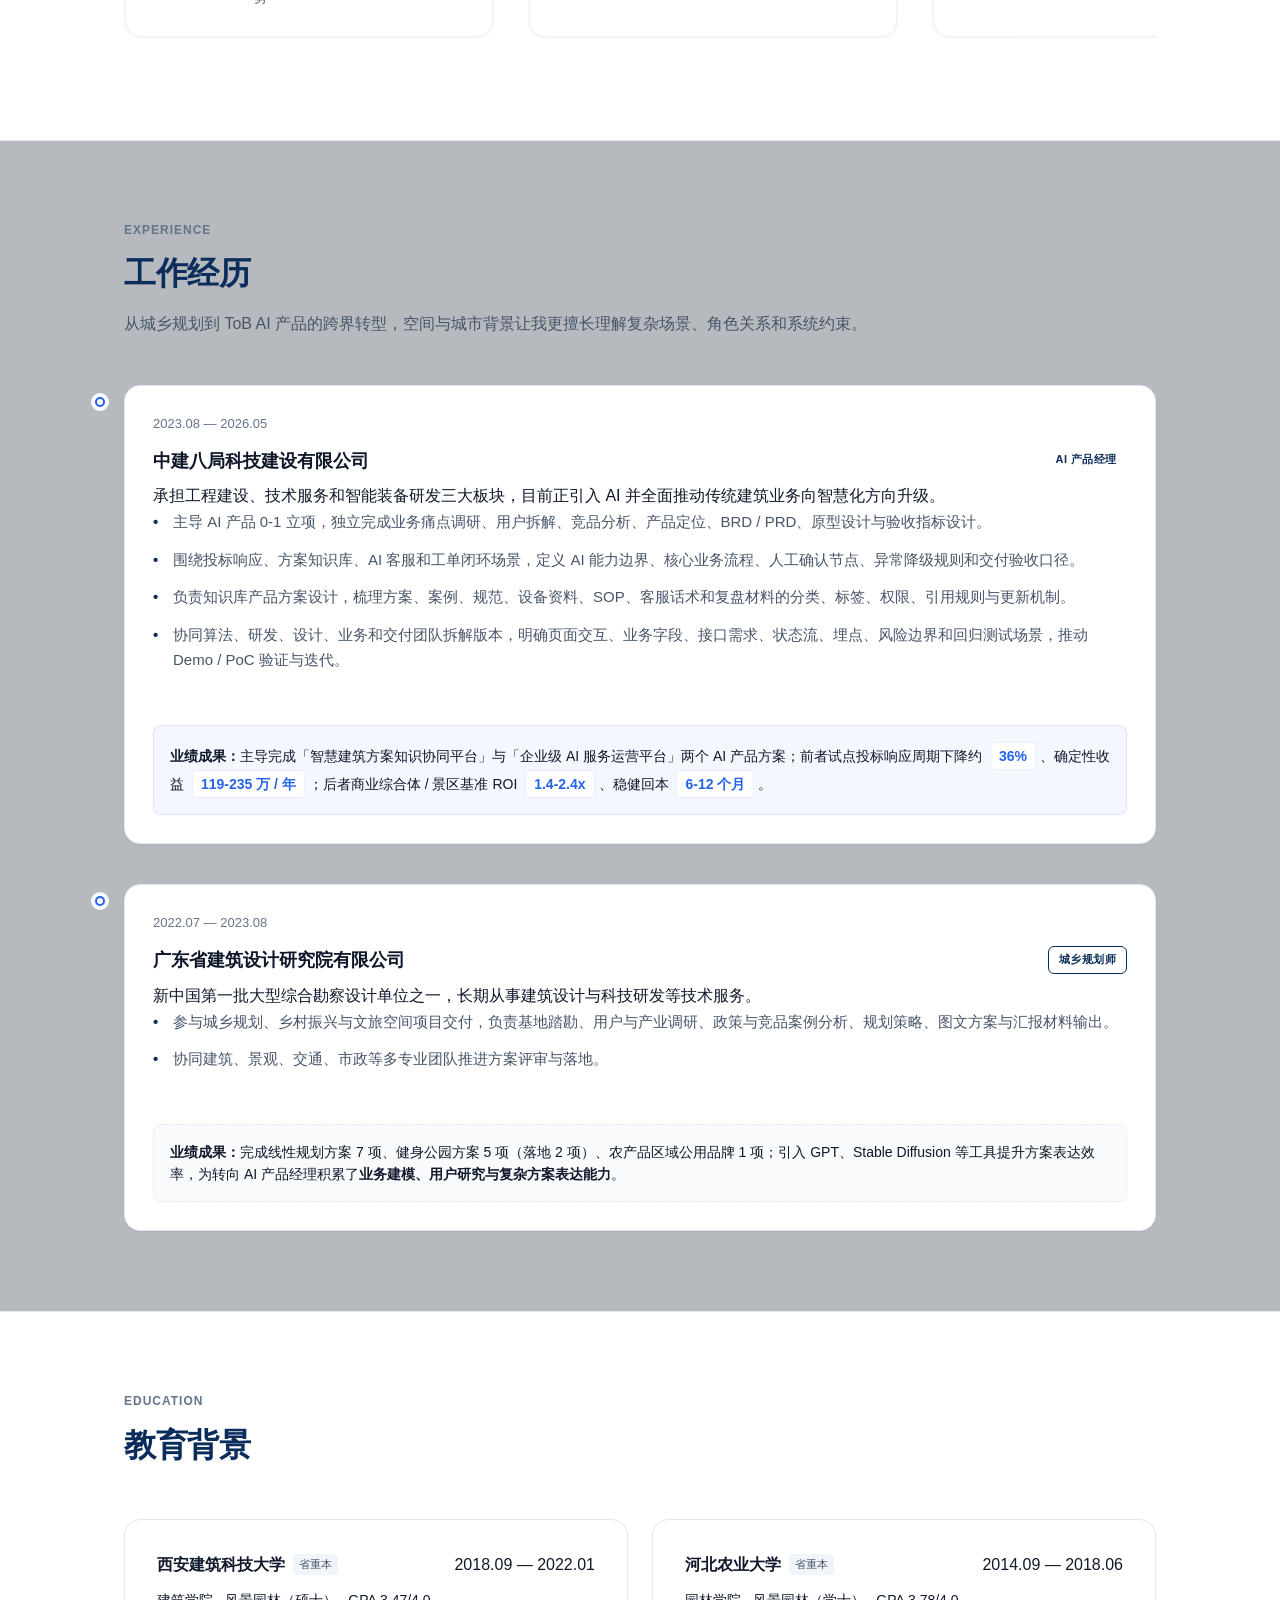
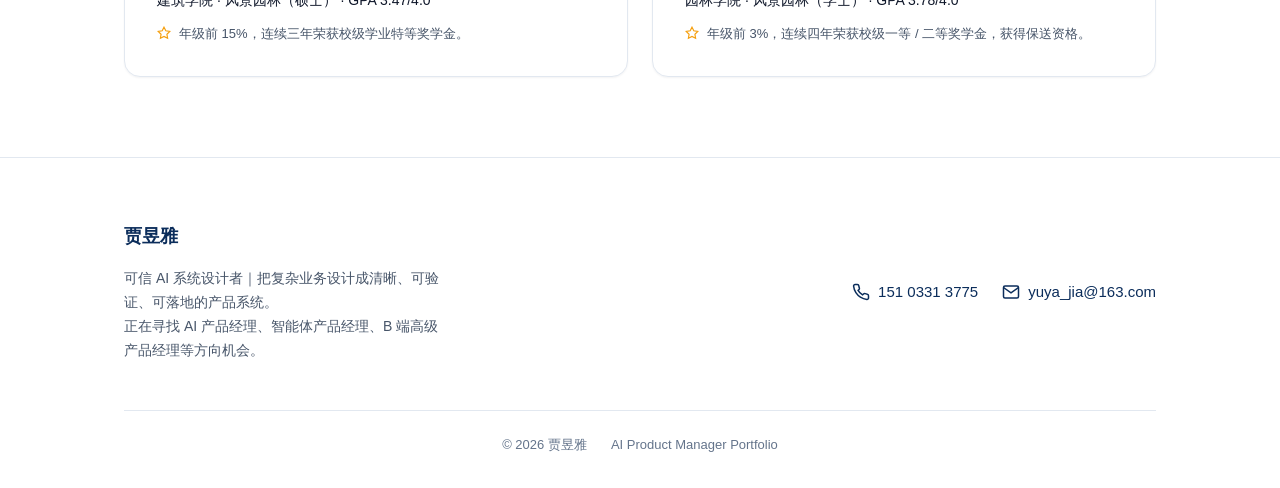
==== commit 251457ba: "tweak: 导航栏「核心项目」→「项目经历」，调到工作经历后面" ====
--- a/index.html
+++ b/index.html
@@ -201,8 +201,8 @@
         <a class="logo" href="index.html">贾昱雅</a>
         <ul class="nav-links">
           <li><a href="#about">个人能力</a></li>
-          <li><a href="#projects">核心项目</a></li>
           <li><a href="#experience">工作经历</a></li>
+          <li><a href="#projects">项目经历</a></li>
           <li><a href="#education">教育背景</a></li>
           <li><a href="#contact">联系方式</a></li>
         </ul>
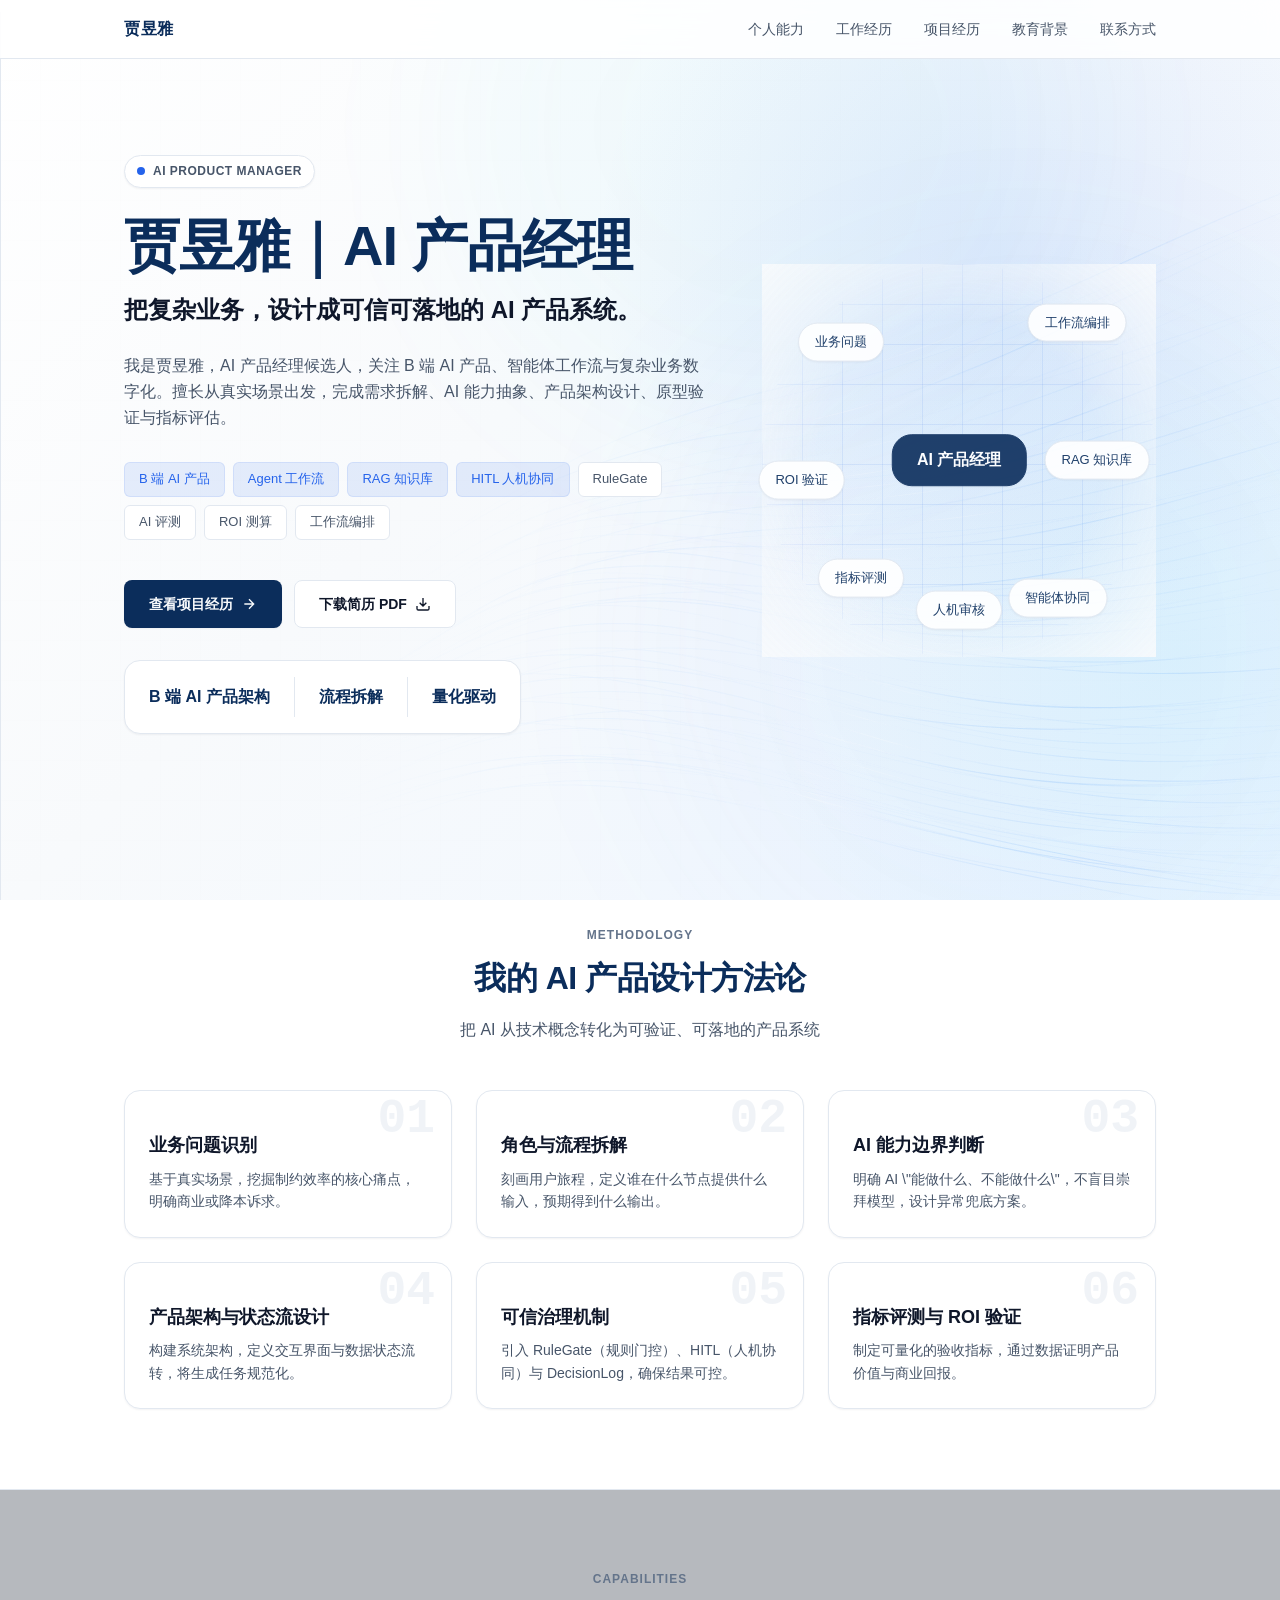
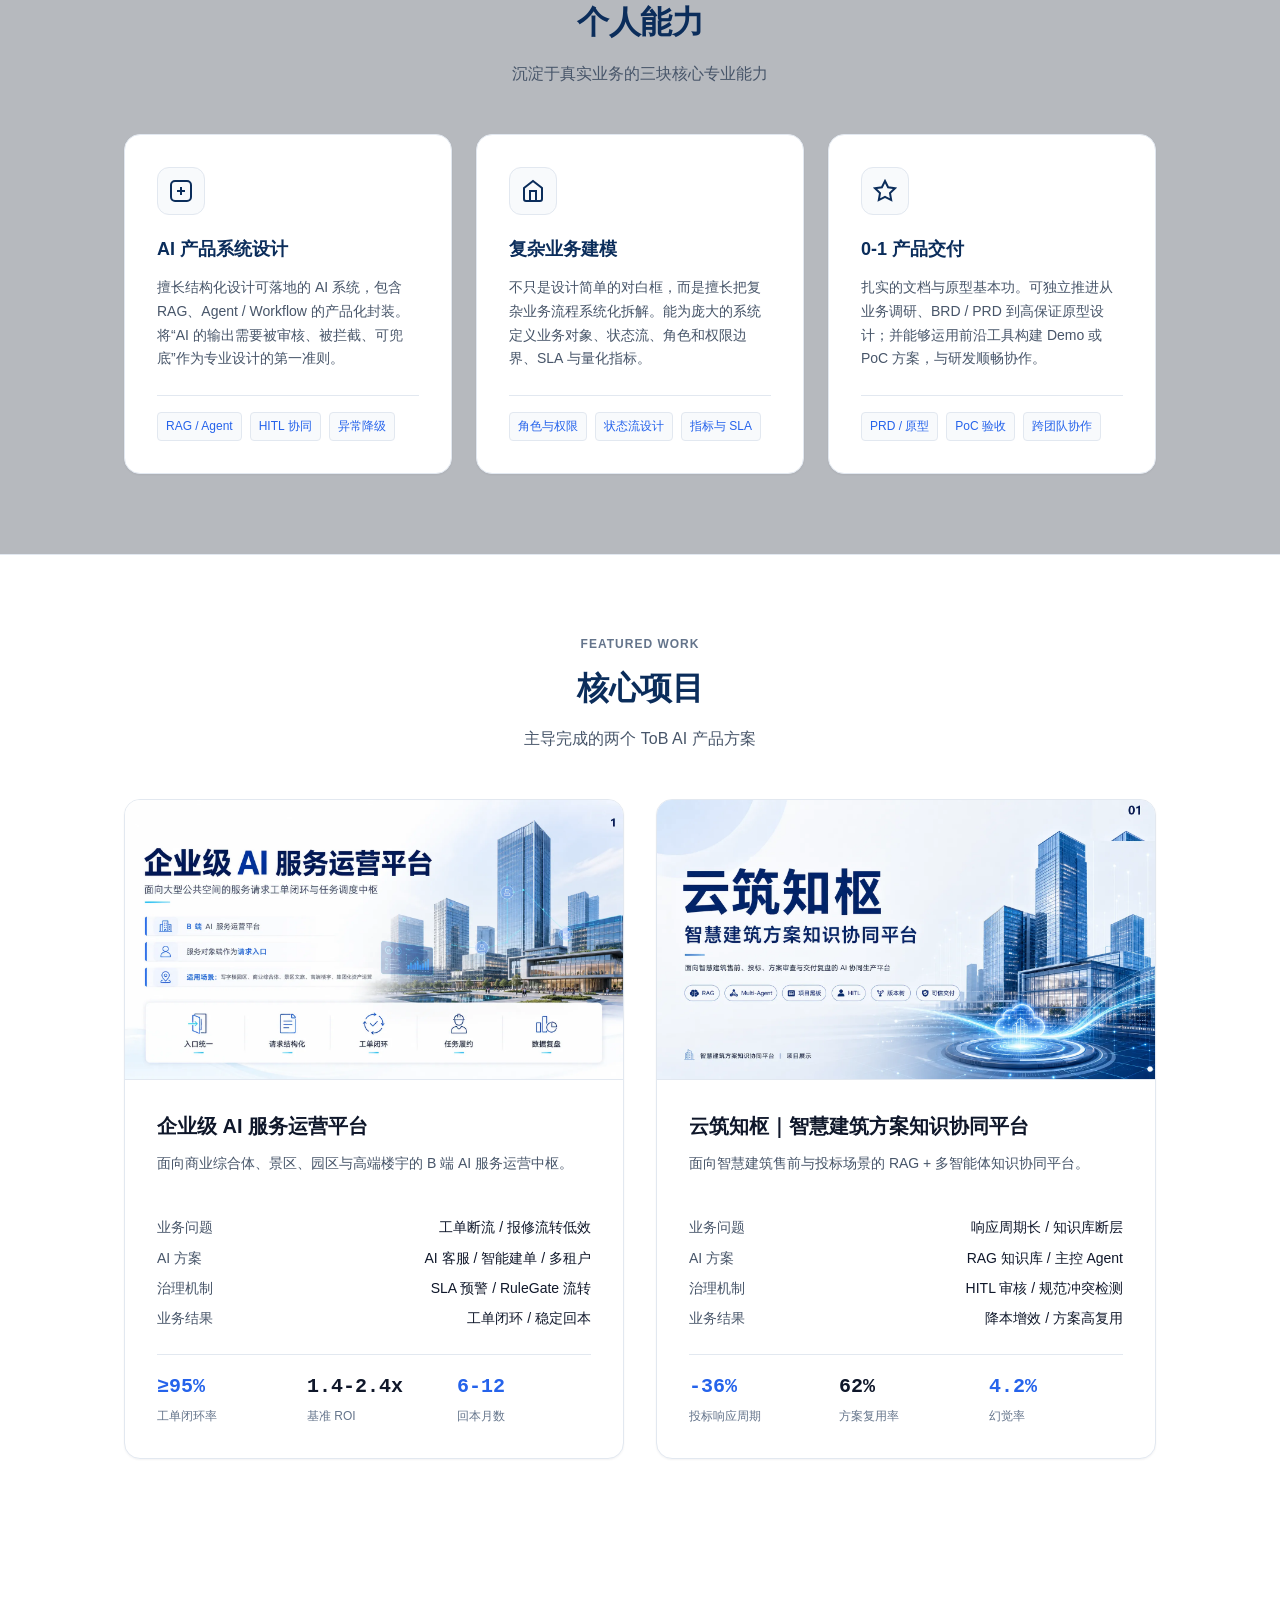
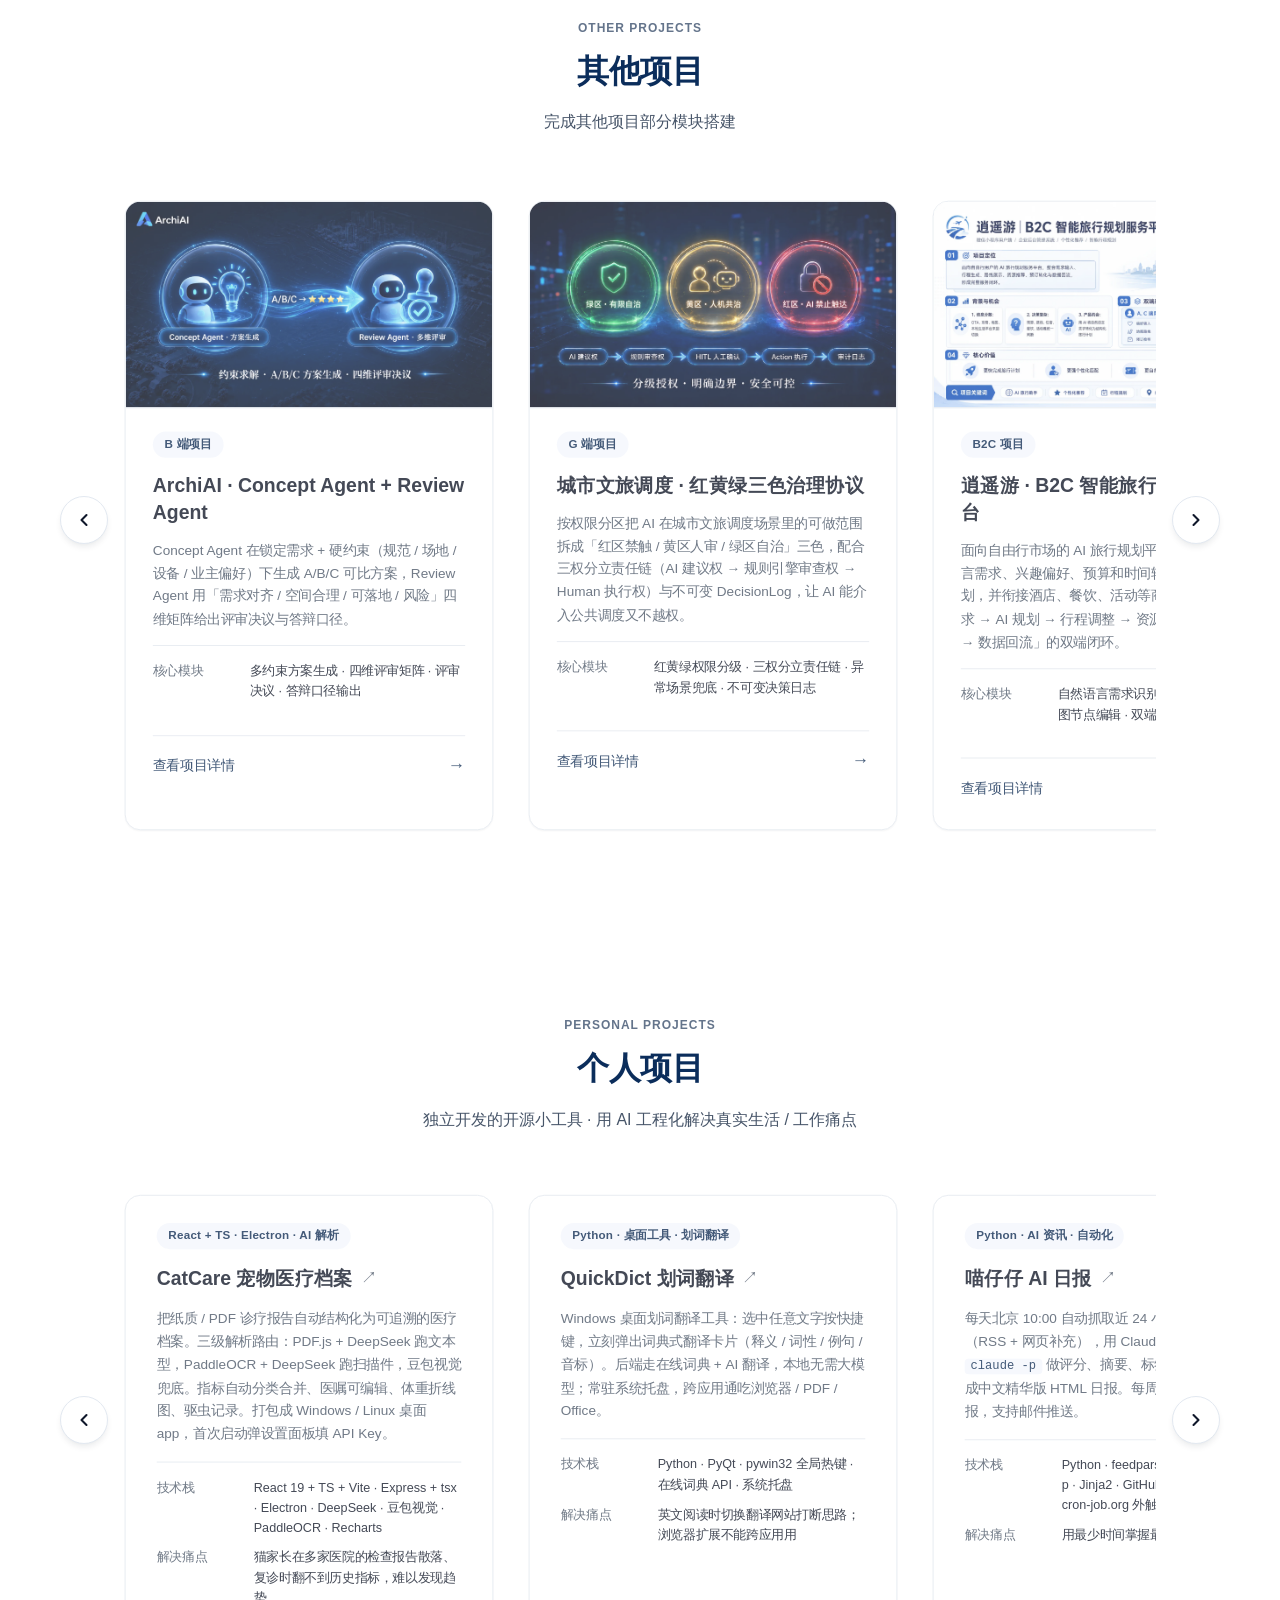
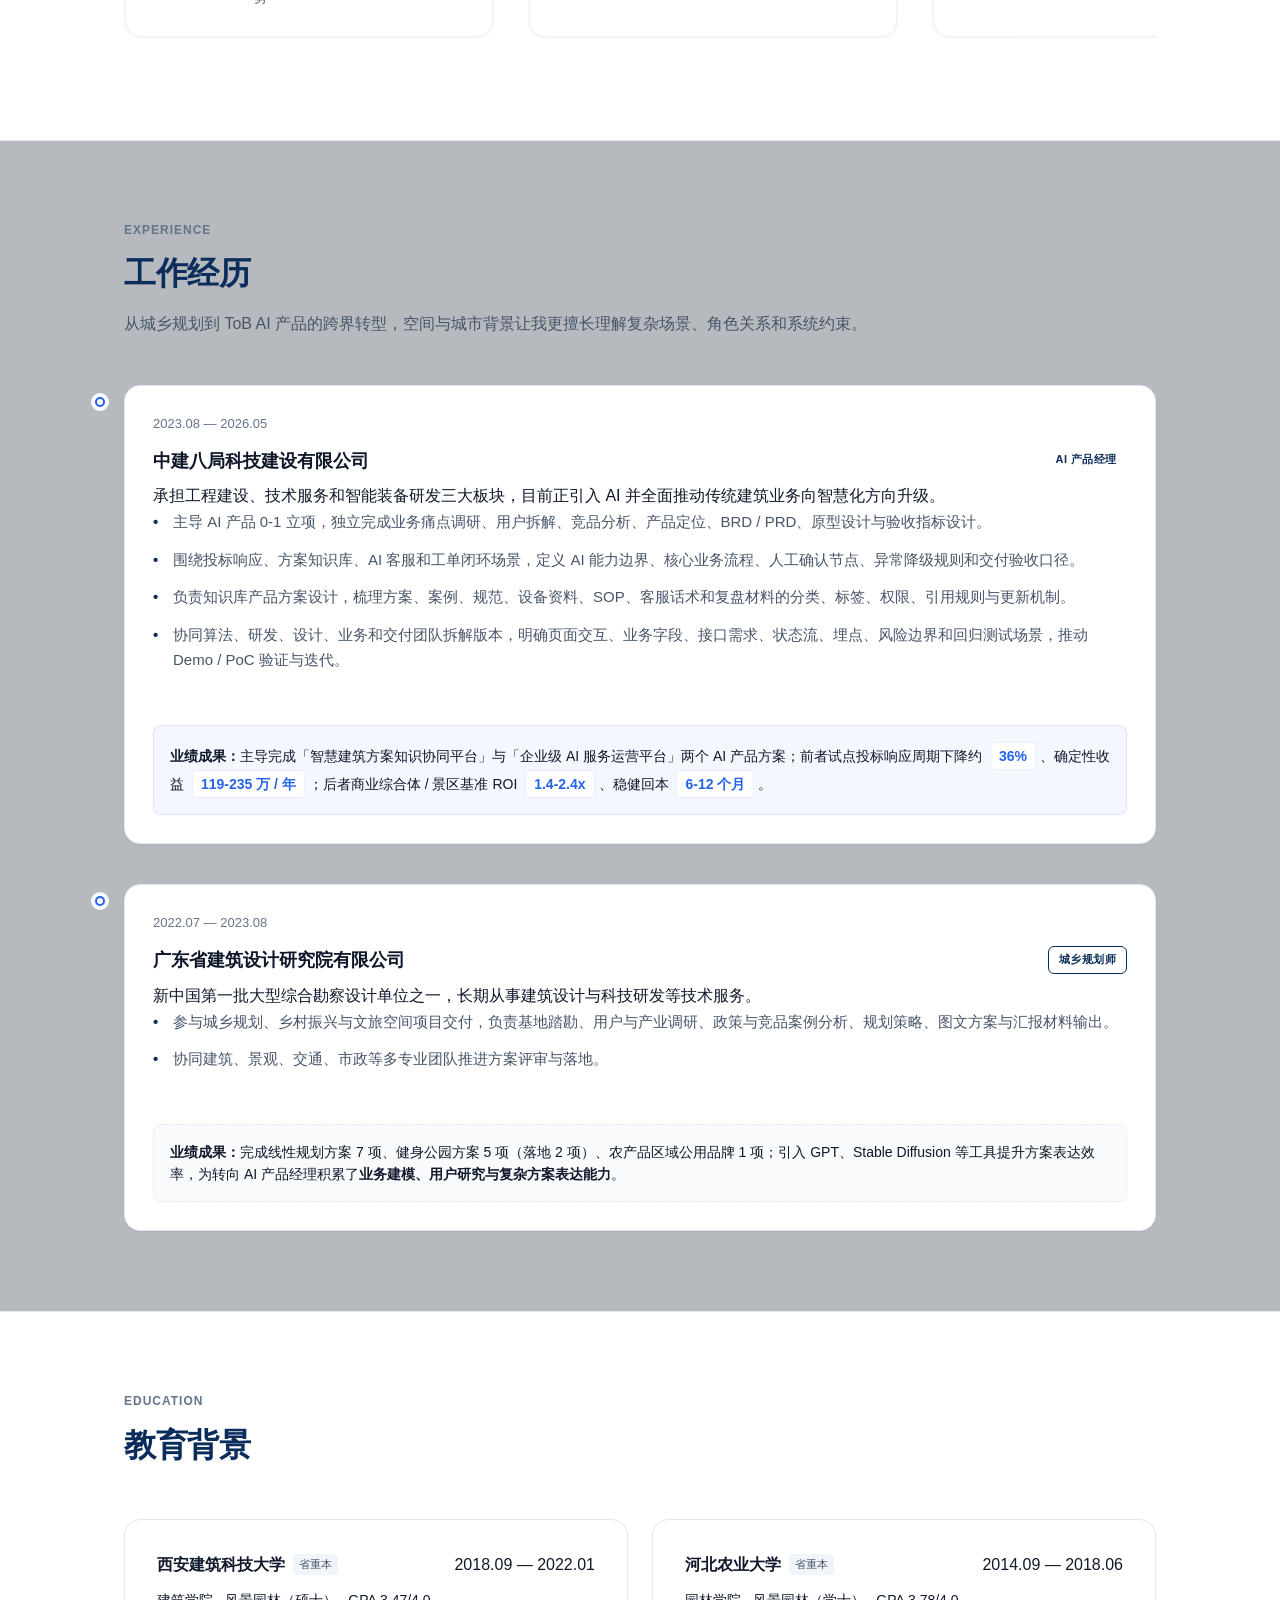
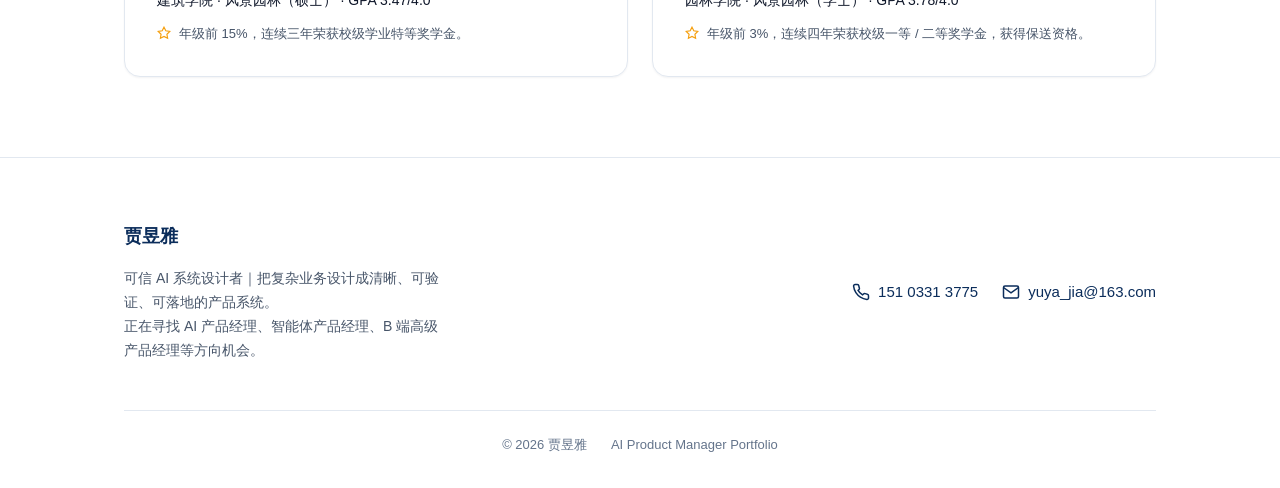
==== commit 752d972c: "tweak: hero CTA「查看核心项目」→「查看项目经历」，与导航栏一致" ====
--- a/index.html
+++ b/index.html
@@ -247,7 +247,7 @@
           </div>
 
           <div class="ctas">
-            <a class="btn btn-primary" href="#projects">查看核心项目
+            <a class="btn btn-primary" href="#projects">查看项目经历
               <svg width="16" height="16" viewBox="0 0 24 24" fill="none" stroke="currentColor" stroke-width="2"><path d="M5 12h14M12 5l7 7-7 7" /></svg>
             </a>
             <a class="btn btn-secondary" href="assets/resume.pdf" download="贾昱雅(硕士)-AI产品.pdf">下载简历 PDF
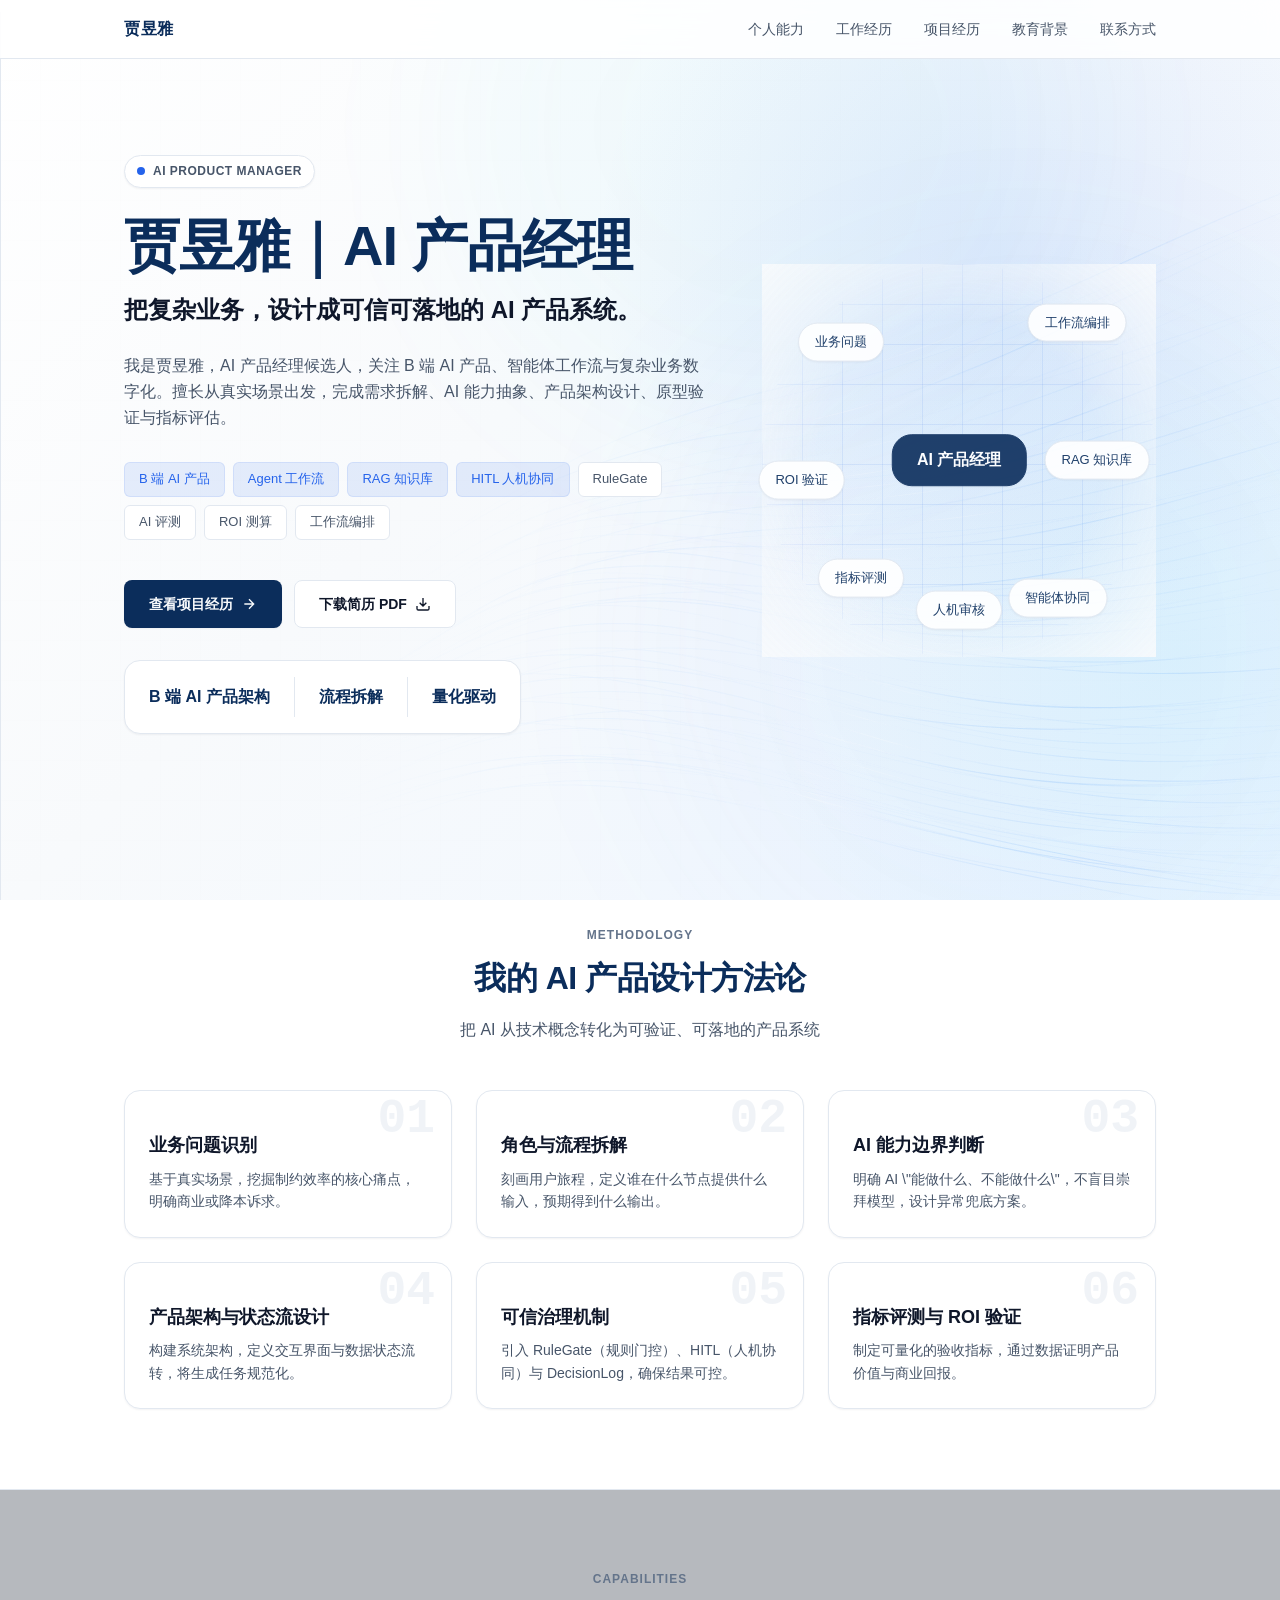
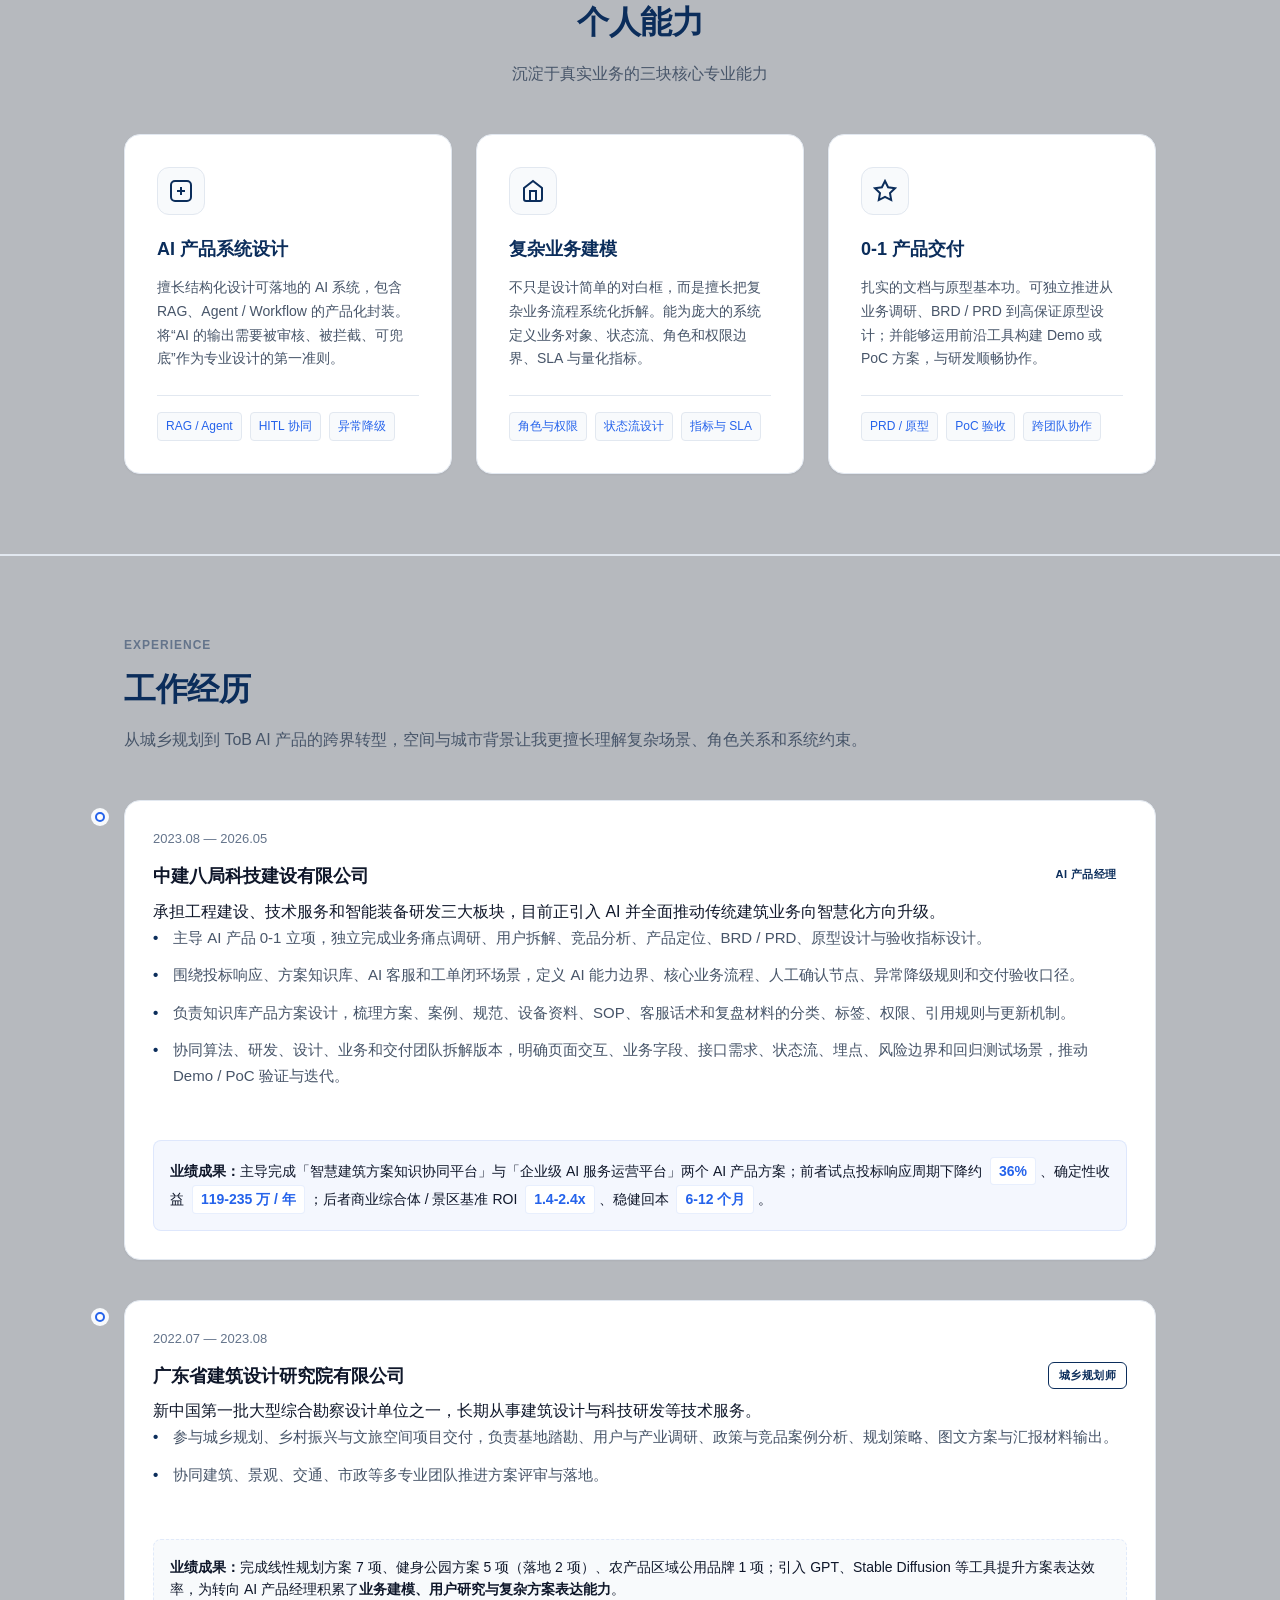
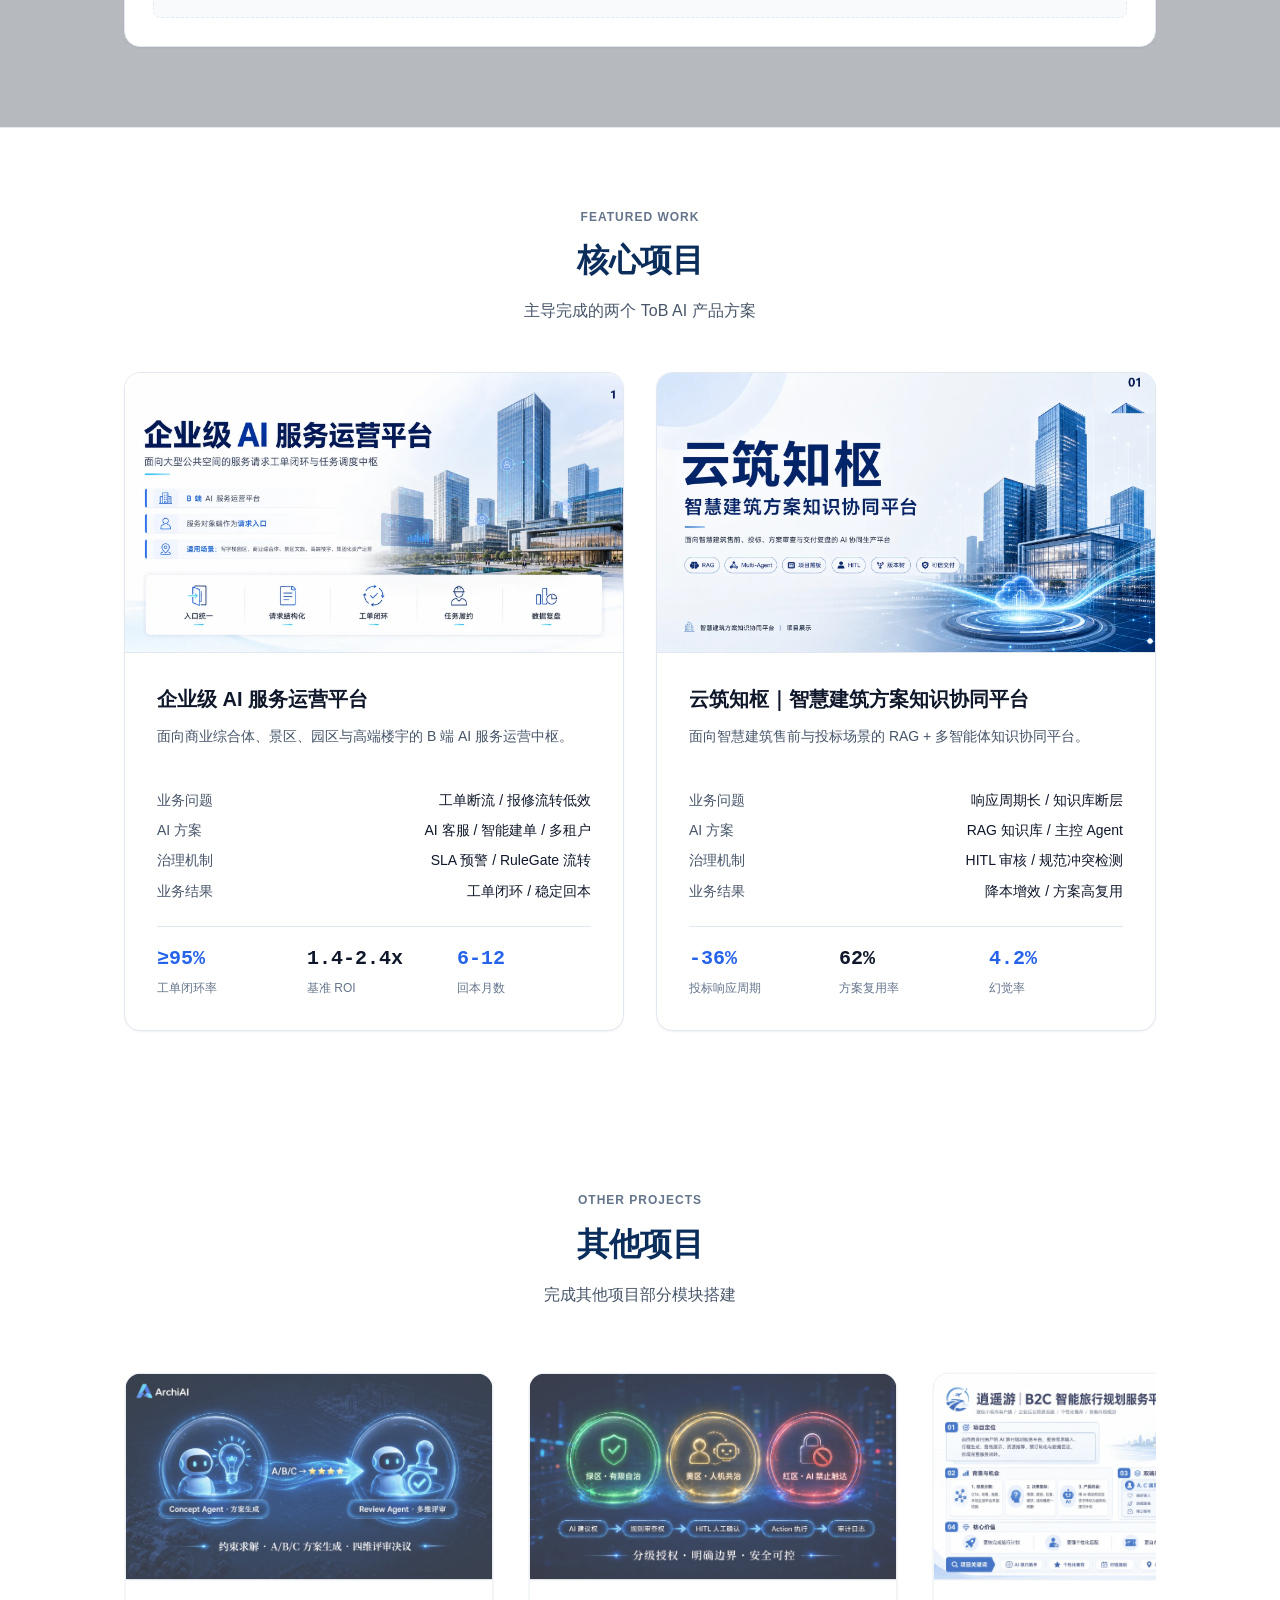
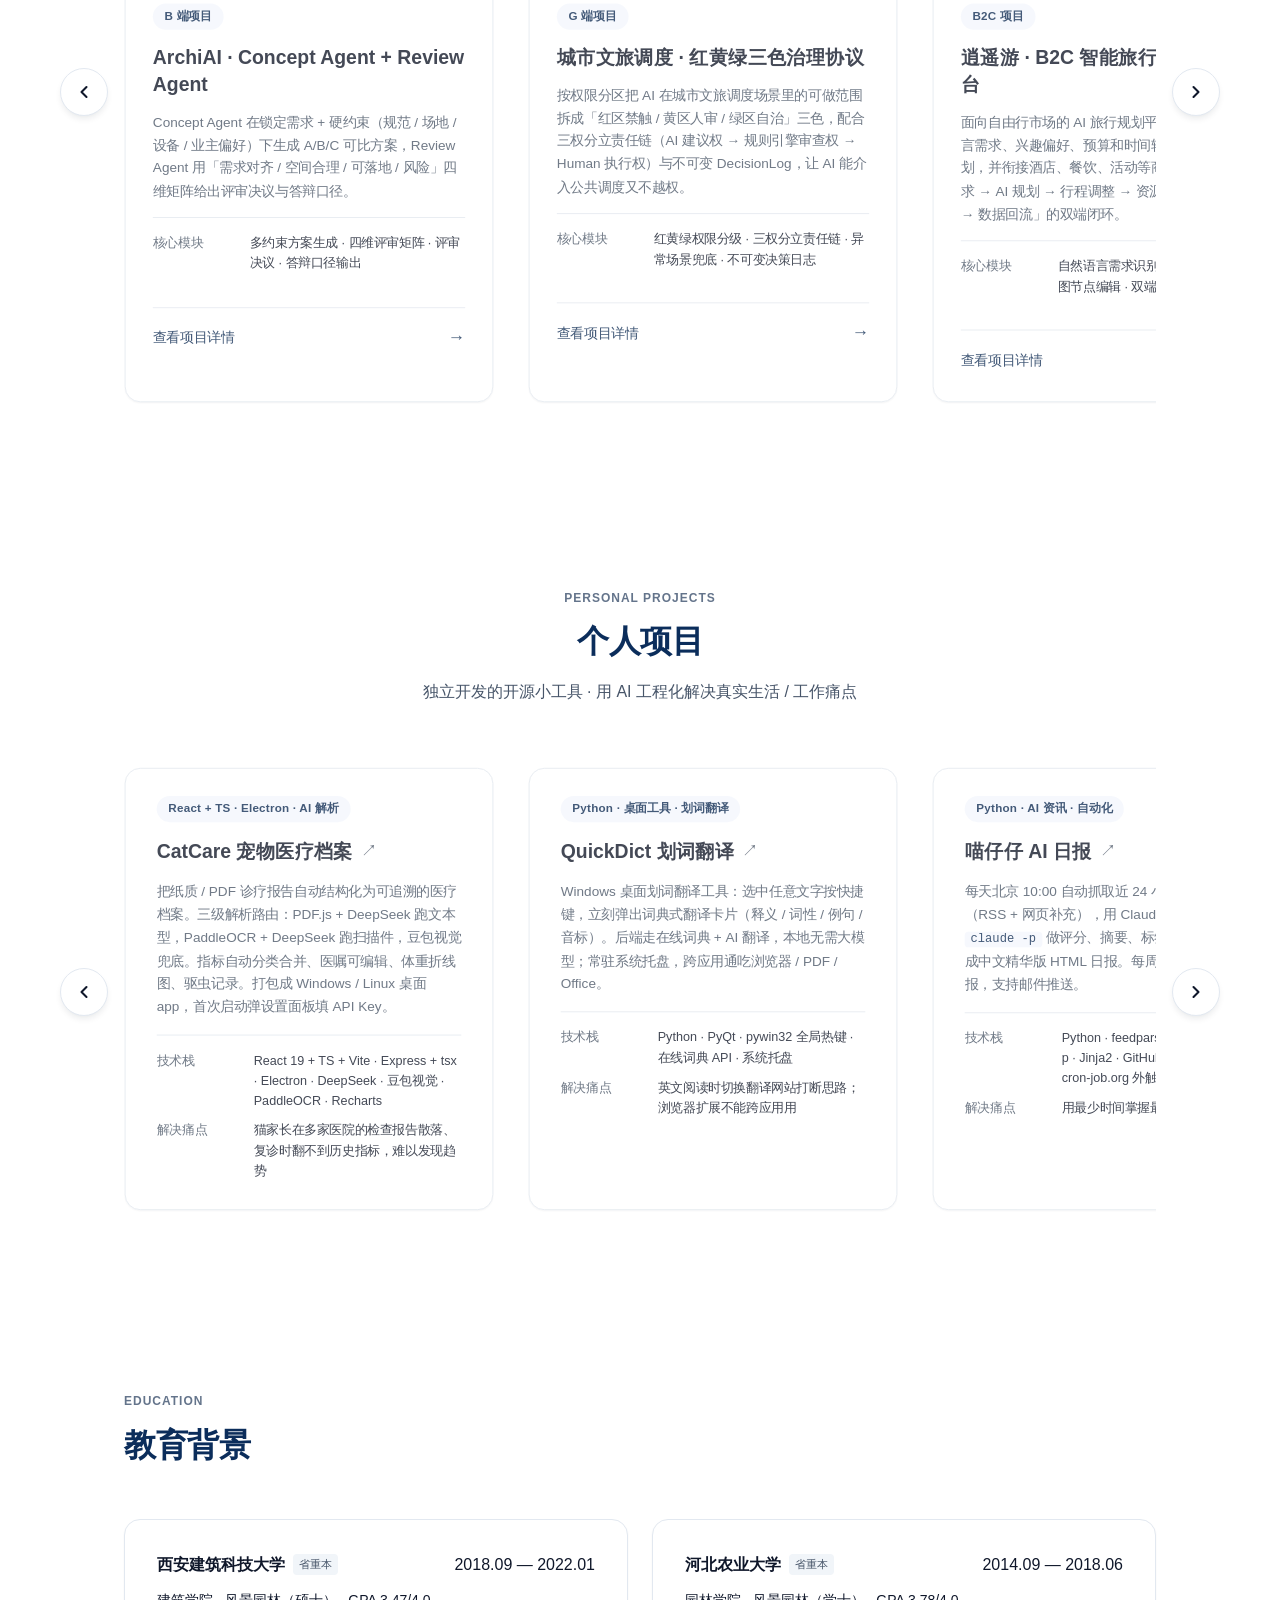
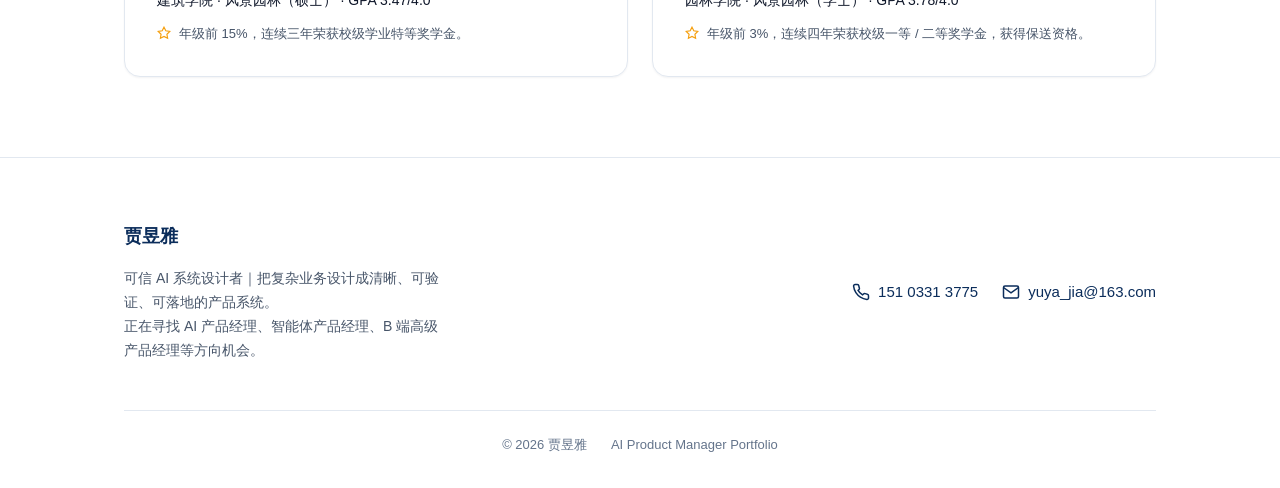
==== commit de011e67: "fix: 把工作经历 section 实际位置也提到核心项目之前（之前只改了导航锚点）" ====
--- a/index.html
+++ b/index.html
@@ -389,269 +389,6 @@
       </div>
     </section>
 
-    <!-- Projects -->
-    <section id="projects" class="section-reveal">
-      <div class="container">
-        <div class="section-head text-center">
-          <div class="section-eyebrow">FEATURED WORK</div>
-          <h2 class="section-title">核心项目</h2>
-          <p class="section-subtitle">
-            主导完成的两个 ToB AI 产品方案
-          </p>
-        </div>
-
-        <div class="project-grid">
-          <a class="bento-card project-card" href="xm2.html">
-            <div class="project-cover">
-              <img src="assets/images/xm2/01.webp" alt="企业级 AI 服务运营平台 项目封面" loading="lazy" onerror="this.src='data:image/svg+xml,%3Csvg xmlns=\'http://www.w3.org/2000/svg\' width=\'100%\' height=\'100%\' viewBox=\'0 0 800 500\'%3E%3Crect width=\'800\' height=\'500\' fill=\'%23f1f5f9\'/%3E%3Ctext x=\'50%\' y=\'50%\' font-family=\'sans-serif\' font-size=\'24\' fill=\'%2364748b\' text-anchor=\'middle\' dominant-baseline=\'middle\'%3E图片占位%3C/text%3E%3C/svg%3E'" />
-              <div class="cover-overlay">
-                <span class="view-btn">查看项目详情 <svg width="16" height="16" viewBox="0 0 24 24" fill="none" stroke="currentColor" stroke-width="2"><path d="M5 12h14M12 5l7 7-7 7" /></svg></span>
-              </div>
-            </div>
-            <div class="project-body">
-              <h3>企业级 AI 服务运营平台</h3>
-              <p class="desc">
-                面向商业综合体、景区、园区与高端楼宇的 B 端 AI 服务运营中枢。
-              </p>
-              
-              <div class="project-kv-list">
-                <div class="kv-item"><span class="k">业务问题</span><span class="v">工单断流 / 报修流转低效</span></div>
-                <div class="kv-item"><span class="k">AI 方案</span><span class="v">AI 客服 / 智能建单 / 多租户</span></div>
-                <div class="kv-item"><span class="k">治理机制</span><span class="v">SLA 预警 / RuleGate 流转</span></div>
-                <div class="kv-item"><span class="k">业务结果</span><span class="v">工单闭环 / 稳定回本</span></div>
-              </div>
-
-              <div class="project-metrics" style="margin-top: 24px; border-top: 1px solid var(--border); padding-top: 16px;">
-                <div class="metric">
-                  <div class="m-val highlight">≥95%</div>
-                  <div class="m-lbl">工单闭环率</div>
-                </div>
-                <div class="metric">
-                  <div class="m-val">1.4-2.4x</div>
-                  <div class="m-lbl">基准 ROI</div>
-                </div>
-                <div class="metric">
-                  <div class="m-val highlight">6-12</div>
-                  <div class="m-lbl">回本月数</div>
-                </div>
-              </div>
-            </div>
-          </a>
-
-          <a class="bento-card project-card" href="xm1.html">
-            <div class="project-cover">
-              <img src="assets/images/xm1/01.webp" alt="云筑知枢 项目封面" loading="lazy" onerror="this.src='data:image/svg+xml,%3Csvg xmlns=\'http://www.w3.org/2000/svg\' width=\'100%\' height=\'100%\' viewBox=\'0 0 800 500\'%3E%3Crect width=\'800\' height=\'500\' fill=\'%23f1f5f9\'/%3E%3Ctext x=\'50%\' y=\'50%\' font-family=\'sans-serif\' font-size=\'24\' fill=\'%2364748b\' text-anchor=\'middle\' dominant-baseline=\'middle\'%3E图片占位%3C/text%3E%3C/svg%3E'" />
-              <div class="cover-overlay">
-                <span class="view-btn">查看项目详情 <svg width="16" height="16" viewBox="0 0 24 24" fill="none" stroke="currentColor" stroke-width="2"><path d="M5 12h14M12 5l7 7-7 7" /></svg></span>
-              </div>
-            </div>
-            <div class="project-body">
-              <h3>云筑知枢｜智慧建筑方案知识协同平台</h3>
-              <p class="desc">
-                面向智慧建筑售前与投标场景的 RAG + 多智能体知识协同平台。
-              </p>
-              
-              <div class="project-kv-list">
-                <div class="kv-item"><span class="k">业务问题</span><span class="v">响应周期长 / 知识库断层</span></div>
-                <div class="kv-item"><span class="k">AI 方案</span><span class="v">RAG 知识库 / 主控 Agent</span></div>
-                <div class="kv-item"><span class="k">治理机制</span><span class="v">HITL 审核 / 规范冲突检测</span></div>
-                <div class="kv-item"><span class="k">业务结果</span><span class="v">降本增效 / 方案高复用</span></div>
-              </div>
-
-              <div class="project-metrics" style="margin-top: 24px; border-top: 1px solid var(--border); padding-top: 16px;">
-                <div class="metric">
-                  <div class="m-val highlight">-36%</div>
-                  <div class="m-lbl">投标响应周期</div>
-                </div>
-                <div class="metric">
-                  <div class="m-val">62%</div>
-                  <div class="m-lbl">方案复用率</div>
-                </div>
-                <div class="metric">
-                  <div class="m-val highlight">4.2%</div>
-                  <div class="m-lbl">幻觉率</div>
-                </div>
-              </div>
-            </div>
-          </a>
-        </div>
-      </div>
-    </section>
-
-    <!-- Other Projects -->
-    <section id="other-projects" class="section-reveal">
-      <div class="container">
-        <div class="section-head text-center">
-          <div class="section-eyebrow">OTHER PROJECTS</div>
-          <h2 class="section-title">其他项目</h2>
-          <p class="section-subtitle">
-            完成其他项目部分模块搭建
-          </p>
-        </div>
-
-        <div class="other-grid-frame">
-          <button class="grid-nav grid-nav-prev" aria-label="上一张项目卡片" type="button">
-            <svg width="20" height="20" viewBox="0 0 24 24" fill="none" stroke="currentColor" stroke-width="2.5" stroke-linecap="round" stroke-linejoin="round"><polyline points="15 18 9 12 15 6"/></svg>
-          </button>
-          <button class="grid-nav grid-nav-next" aria-label="下一张项目卡片" type="button">
-            <svg width="20" height="20" viewBox="0 0 24 24" fill="none" stroke="currentColor" stroke-width="2.5" stroke-linecap="round" stroke-linejoin="round"><polyline points="9 18 15 12 9 6"/></svg>
-          </button>
-          <div class="other-grid">
-          <a class="bento-card other-card other-card-link" href="archiai.html" aria-label="查看 ArchiAI · Concept Agent + Review Agent 项目详情">
-            <div class="project-cover">
-              <img src="assets/images/archiai/cover.webp" alt="ArchiAI · Concept Agent + Review Agent 项目封面" loading="lazy" />
-            </div>
-            <div class="other-card-body">
-              <div class="other-card-tag">B 端项目</div>
-              <h3>ArchiAI · Concept Agent + Review Agent</h3>
-              <p class="desc">
-                Concept Agent 在锁定需求 + 硬约束（规范 / 场地 / 设备 / 业主偏好）下生成 A/B/C 可比方案，Review Agent 用「需求对齐 / 空间合理 / 可落地 / 风险」四维矩阵给出评审决议与答辩口径。
-              </p>
-              <div class="other-kv">
-                <div class="kv-row"><span class="k">核心模块</span><span class="v">多约束方案生成 · 四维评审矩阵 · 评审决议 · 答辩口径输出</span></div>
-              </div>
-              <div class="other-card-cta">
-                <span>查看项目详情</span>
-                <span class="arrow">→</span>
-              </div>
-            </div>
-          </a>
-
-          <a class="bento-card other-card other-card-link" href="tourism.html" aria-label="查看城市文旅调度 · 红黄绿三色治理协议项目详情">
-            <div class="project-cover">
-              <img src="assets/images/tourism/cover.webp" alt="城市文旅调度 · 红黄绿三色治理协议项目封面" loading="lazy" />
-            </div>
-            <div class="other-card-body">
-              <div class="other-card-tag">G 端项目</div>
-              <h3>城市文旅调度 · 红黄绿三色治理协议</h3>
-              <p class="desc">
-                按权限分区把 AI 在城市文旅调度场景里的可做范围拆成「红区禁触 / 黄区人审 / 绿区自治」三色，配合三权分立责任链（AI 建议权 → 规则引擎审查权 → Human 执行权）与不可变 DecisionLog，让 AI 能介入公共调度又不越权。
-              </p>
-              <div class="other-kv">
-                <div class="kv-row"><span class="k">核心模块</span><span class="v">红黄绿权限分级 · 三权分立责任链 · 异常场景兜底 · 不可变决策日志</span></div>
-              </div>
-              <div class="other-card-cta">
-                <span>查看项目详情</span>
-                <span class="arrow">→</span>
-              </div>
-            </div>
-          </a>
-
-          <a class="bento-card other-card other-card-link" href="travel.html" aria-label="查看逍遥游 · B2C 智能旅行规划服务平台项目详情">
-            <div class="project-cover">
-              <img src="assets/images/travel/cover.webp" alt="逍遥游 · B2C 智能旅行规划服务平台项目封面" loading="lazy" />
-            </div>
-            <div class="other-card-body">
-              <div class="other-card-tag">B2C 项目</div>
-              <h3>逍遥游 · B2C 智能旅行规划服务平台</h3>
-              <p class="desc">
-                面向自由行市场的 AI 旅行规划平台。用 AI 把自然语言需求、兴趣偏好、预算和时间转换为结构化旅行计划，并衔接酒店、餐饮、活动等商业资源，形成「需求 → AI 规划 → 行程调整 → 资源推荐 → 预订转化 → 数据回流」的双端闭环。
-              </p>
-              <div class="other-kv">
-                <div class="kv-row"><span class="k">核心模块</span><span class="v">自然语言需求识别 · 智能行程规划 · 地图节点编辑 · 双端运营闭环</span></div>
-              </div>
-              <div class="other-card-cta">
-                <span>查看项目详情</span>
-                <span class="arrow">→</span>
-              </div>
-            </div>
-          </a>
-
-          <a class="bento-card other-card other-card-link" href="community.html" aria-label="查看智社更新 · 西安市老旧社区公共空间智能化管理项目详情">
-            <div class="project-cover">
-              <img src="assets/images/community/cover.webp" alt="智社更新 · 西安市老旧社区公共空间智能化管理项目封面" loading="lazy" />
-            </div>
-            <div class="other-card-body">
-              <div class="other-card-tag">B+G 项目</div>
-              <h3>智社更新 · 老旧社区公共空间智能化管理</h3>
-              <p class="desc">
-                面向西安市老旧社区公共空间治理场景，把传统一次性现场调研和规划设计，转化为「居民需求识别 → 空间问题识别 → 功能模块规划 → 改造导则输出 → CV 监测闭环」的产品化链路。调研规模 361 户 / 156 份问卷 / 100 份有效。
-              </p>
-              <div class="other-kv">
-                <div class="kv-row"><span class="k">核心模块</span><span class="v">健康社区评价体系 · 8 类智能化功能 · CV 空间识别 · 改造导则</span></div>
-              </div>
-              <div class="other-card-cta">
-                <span>查看项目详情</span>
-                <span class="arrow">→</span>
-              </div>
-            </div>
-          </a>
-          </div>
-        </div>
-      </div>
-    </section>
-
-    <!-- Personal Projects -->
-    <section id="personal-projects" class="section-reveal">
-      <div class="container">
-        <div class="section-head text-center">
-          <div class="section-eyebrow">PERSONAL PROJECTS</div>
-          <h2 class="section-title">个人项目</h2>
-          <p class="section-subtitle">
-            独立开发的开源小工具 · 用 AI 工程化解决真实生活 / 工作痛点
-          </p>
-        </div>
-
-        <div class="other-grid-frame">
-          <button class="grid-nav grid-nav-prev" aria-label="上一张项目卡片" type="button">
-            <svg width="20" height="20" viewBox="0 0 24 24" fill="none" stroke="currentColor" stroke-width="2.5" stroke-linecap="round" stroke-linejoin="round"><polyline points="15 18 9 12 15 6"/></svg>
-          </button>
-          <button class="grid-nav grid-nav-next" aria-label="下一张项目卡片" type="button">
-            <svg width="20" height="20" viewBox="0 0 24 24" fill="none" stroke="currentColor" stroke-width="2.5" stroke-linecap="round" stroke-linejoin="round"><polyline points="9 18 15 12 9 6"/></svg>
-          </button>
-          <div class="other-grid">
-          <a class="bento-card other-card personal-card" href="https://github.com/mengzheng001-prog/miao-catcare" target="_blank" rel="noopener">
-            <div class="other-card-tag">React + TS · Electron · AI 解析</div>
-            <h3>CatCare 宠物医疗档案<span class="github-link" aria-hidden="true">↗</span></h3>
-            <p class="desc">
-              把纸质 / PDF 诊疗报告自动结构化为可追溯的医疗档案。三级解析路由：PDF.js + DeepSeek 跑文本型，PaddleOCR + DeepSeek 跑扫描件，豆包视觉兜底。指标自动分类合并、医嘱可编辑、体重折线图、驱虫记录。打包成 Windows / Linux 桌面 app，首次启动弹设置面板填 API Key。
-            </p>
-            <div class="other-kv">
-              <div class="kv-row"><span class="k">技术栈</span><span class="v">React 19 + TS + Vite · Express + tsx · Electron · DeepSeek · 豆包视觉 · PaddleOCR · Recharts</span></div>
-              <div class="kv-row"><span class="k">解决痛点</span><span class="v">猫家长在多家医院的检查报告散落、复诊时翻不到历史指标，难以发现趋势</span></div>
-            </div>
-          </a>
-
-          <a class="bento-card other-card personal-card" href="https://github.com/mengzheng001-prog/QuickDict" target="_blank" rel="noopener">
-            <div class="other-card-tag">Python · 桌面工具 · 划词翻译</div>
-            <h3>QuickDict 划词翻译<span class="github-link" aria-hidden="true">↗</span></h3>
-            <p class="desc">
-              Windows 桌面划词翻译工具：选中任意文字按快捷键，立刻弹出词典式翻译卡片（释义 / 词性 / 例句 / 音标）。后端走在线词典 + AI 翻译，本地无需大模型；常驻系统托盘，跨应用通吃浏览器 / PDF / Office。
-            </p>
-            <div class="other-kv">
-              <div class="kv-row"><span class="k">技术栈</span><span class="v">Python · PyQt · pywin32 全局热键 · 在线词典 API · 系统托盘</span></div>
-              <div class="kv-row"><span class="k">解决痛点</span><span class="v">英文阅读时切换翻译网站打断思路；浏览器扩展不能跨应用用</span></div>
-            </div>
-          </a>
-
-          <a class="bento-card other-card personal-card" href="https://github.com/mengzheng001-prog/miao-ai-daily" target="_blank" rel="noopener">
-            <div class="other-card-tag">Python · AI 资讯 · 自动化</div>
-            <h3>喵仔仔 AI 日报<span class="github-link" aria-hidden="true">↗</span></h3>
-            <p class="desc">
-              每天北京 10:00 自动抓取近 24 小时全球 AI 资讯（RSS + 网页补充），用 Claude 无头模式 <code>claude -p</code> 做评分、摘要、标签和 PM 启发，生成中文精华版 HTML 日报。每周日自动聚合出周报，支持邮件推送。
-            </p>
-            <div class="other-kv">
-              <div class="kv-row"><span class="k">技术栈</span><span class="v">Python · feedparser · Claude Code -p · Jinja2 · GitHub Actions cron · cron-job.org 外触发</span></div>
-              <div class="kv-row"><span class="k">解决痛点</span><span class="v">用最少时间掌握最新 AI 行业动态</span></div>
-            </div>
-          </a>
-
-          <a class="bento-card other-card personal-card" href="https://github.com/mengzheng001-prog/dual-audio-recorder" target="_blank" rel="noopener">
-            <div class="other-card-tag">Python · 桌面工具 · 音频</div>
-            <h3>Recoder 双向会议录音<span class="github-link" aria-hidden="true">↗</span></h3>
-            <p class="desc">
-              线上会议同时录下对方（WASAPI Loopback 抓系统播放流）和我（麦克风），合成一份完整录音；录完用本地 faster-whisper 分别转写两轨，生成带「我 / 对方」时间戳标签的逐字稿。Windows 11 桌面小工具。
-            </p>
-            <div class="other-kv">
-              <div class="kv-row"><span class="k">技术栈</span><span class="v">Python · WASAPI Loopback · faster-whisper（本地）· Windows 11</span></div>
-              <div class="kv-row"><span class="k">解决痛点</span><span class="v">普通录音只录一路；物理分轨天然区分说话人，无需声纹算法</span></div>
-            </div>
-          </a>
-          </div>
-        </div>
-      </div>
-    </section>
-
     <!-- Experience -->
     <section id="experience" class="alt section-reveal">
       <div class="container">
@@ -731,6 +468,269 @@
                 产品经理积累了<strong>业务建模、用户研究与复杂方案表达能力</strong>。
               </div>
             </div>
+          </div>
+        </div>
+      </div>
+    </section>
+
+    <!-- Projects -->
+    <section id="projects" class="section-reveal">
+      <div class="container">
+        <div class="section-head text-center">
+          <div class="section-eyebrow">FEATURED WORK</div>
+          <h2 class="section-title">核心项目</h2>
+          <p class="section-subtitle">
+            主导完成的两个 ToB AI 产品方案
+          </p>
+        </div>
+
+        <div class="project-grid">
+          <a class="bento-card project-card" href="xm2.html">
+            <div class="project-cover">
+              <img src="assets/images/xm2/01.webp" alt="企业级 AI 服务运营平台 项目封面" loading="lazy" onerror="this.src='data:image/svg+xml,%3Csvg xmlns=\'http://www.w3.org/2000/svg\' width=\'100%\' height=\'100%\' viewBox=\'0 0 800 500\'%3E%3Crect width=\'800\' height=\'500\' fill=\'%23f1f5f9\'/%3E%3Ctext x=\'50%\' y=\'50%\' font-family=\'sans-serif\' font-size=\'24\' fill=\'%2364748b\' text-anchor=\'middle\' dominant-baseline=\'middle\'%3E图片占位%3C/text%3E%3C/svg%3E'" />
+              <div class="cover-overlay">
+                <span class="view-btn">查看项目详情 <svg width="16" height="16" viewBox="0 0 24 24" fill="none" stroke="currentColor" stroke-width="2"><path d="M5 12h14M12 5l7 7-7 7" /></svg></span>
+              </div>
+            </div>
+            <div class="project-body">
+              <h3>企业级 AI 服务运营平台</h3>
+              <p class="desc">
+                面向商业综合体、景区、园区与高端楼宇的 B 端 AI 服务运营中枢。
+              </p>
+              
+              <div class="project-kv-list">
+                <div class="kv-item"><span class="k">业务问题</span><span class="v">工单断流 / 报修流转低效</span></div>
+                <div class="kv-item"><span class="k">AI 方案</span><span class="v">AI 客服 / 智能建单 / 多租户</span></div>
+                <div class="kv-item"><span class="k">治理机制</span><span class="v">SLA 预警 / RuleGate 流转</span></div>
+                <div class="kv-item"><span class="k">业务结果</span><span class="v">工单闭环 / 稳定回本</span></div>
+              </div>
+
+              <div class="project-metrics" style="margin-top: 24px; border-top: 1px solid var(--border); padding-top: 16px;">
+                <div class="metric">
+                  <div class="m-val highlight">≥95%</div>
+                  <div class="m-lbl">工单闭环率</div>
+                </div>
+                <div class="metric">
+                  <div class="m-val">1.4-2.4x</div>
+                  <div class="m-lbl">基准 ROI</div>
+                </div>
+                <div class="metric">
+                  <div class="m-val highlight">6-12</div>
+                  <div class="m-lbl">回本月数</div>
+                </div>
+              </div>
+            </div>
+          </a>
+
+          <a class="bento-card project-card" href="xm1.html">
+            <div class="project-cover">
+              <img src="assets/images/xm1/01.webp" alt="云筑知枢 项目封面" loading="lazy" onerror="this.src='data:image/svg+xml,%3Csvg xmlns=\'http://www.w3.org/2000/svg\' width=\'100%\' height=\'100%\' viewBox=\'0 0 800 500\'%3E%3Crect width=\'800\' height=\'500\' fill=\'%23f1f5f9\'/%3E%3Ctext x=\'50%\' y=\'50%\' font-family=\'sans-serif\' font-size=\'24\' fill=\'%2364748b\' text-anchor=\'middle\' dominant-baseline=\'middle\'%3E图片占位%3C/text%3E%3C/svg%3E'" />
+              <div class="cover-overlay">
+                <span class="view-btn">查看项目详情 <svg width="16" height="16" viewBox="0 0 24 24" fill="none" stroke="currentColor" stroke-width="2"><path d="M5 12h14M12 5l7 7-7 7" /></svg></span>
+              </div>
+            </div>
+            <div class="project-body">
+              <h3>云筑知枢｜智慧建筑方案知识协同平台</h3>
+              <p class="desc">
+                面向智慧建筑售前与投标场景的 RAG + 多智能体知识协同平台。
+              </p>
+              
+              <div class="project-kv-list">
+                <div class="kv-item"><span class="k">业务问题</span><span class="v">响应周期长 / 知识库断层</span></div>
+                <div class="kv-item"><span class="k">AI 方案</span><span class="v">RAG 知识库 / 主控 Agent</span></div>
+                <div class="kv-item"><span class="k">治理机制</span><span class="v">HITL 审核 / 规范冲突检测</span></div>
+                <div class="kv-item"><span class="k">业务结果</span><span class="v">降本增效 / 方案高复用</span></div>
+              </div>
+
+              <div class="project-metrics" style="margin-top: 24px; border-top: 1px solid var(--border); padding-top: 16px;">
+                <div class="metric">
+                  <div class="m-val highlight">-36%</div>
+                  <div class="m-lbl">投标响应周期</div>
+                </div>
+                <div class="metric">
+                  <div class="m-val">62%</div>
+                  <div class="m-lbl">方案复用率</div>
+                </div>
+                <div class="metric">
+                  <div class="m-val highlight">4.2%</div>
+                  <div class="m-lbl">幻觉率</div>
+                </div>
+              </div>
+            </div>
+          </a>
+        </div>
+      </div>
+    </section>
+
+    <!-- Other Projects -->
+    <section id="other-projects" class="section-reveal">
+      <div class="container">
+        <div class="section-head text-center">
+          <div class="section-eyebrow">OTHER PROJECTS</div>
+          <h2 class="section-title">其他项目</h2>
+          <p class="section-subtitle">
+            完成其他项目部分模块搭建
+          </p>
+        </div>
+
+        <div class="other-grid-frame">
+          <button class="grid-nav grid-nav-prev" aria-label="上一张项目卡片" type="button">
+            <svg width="20" height="20" viewBox="0 0 24 24" fill="none" stroke="currentColor" stroke-width="2.5" stroke-linecap="round" stroke-linejoin="round"><polyline points="15 18 9 12 15 6"/></svg>
+          </button>
+          <button class="grid-nav grid-nav-next" aria-label="下一张项目卡片" type="button">
+            <svg width="20" height="20" viewBox="0 0 24 24" fill="none" stroke="currentColor" stroke-width="2.5" stroke-linecap="round" stroke-linejoin="round"><polyline points="9 18 15 12 9 6"/></svg>
+          </button>
+          <div class="other-grid">
+          <a class="bento-card other-card other-card-link" href="archiai.html" aria-label="查看 ArchiAI · Concept Agent + Review Agent 项目详情">
+            <div class="project-cover">
+              <img src="assets/images/archiai/cover.webp" alt="ArchiAI · Concept Agent + Review Agent 项目封面" loading="lazy" />
+            </div>
+            <div class="other-card-body">
+              <div class="other-card-tag">B 端项目</div>
+              <h3>ArchiAI · Concept Agent + Review Agent</h3>
+              <p class="desc">
+                Concept Agent 在锁定需求 + 硬约束（规范 / 场地 / 设备 / 业主偏好）下生成 A/B/C 可比方案，Review Agent 用「需求对齐 / 空间合理 / 可落地 / 风险」四维矩阵给出评审决议与答辩口径。
+              </p>
+              <div class="other-kv">
+                <div class="kv-row"><span class="k">核心模块</span><span class="v">多约束方案生成 · 四维评审矩阵 · 评审决议 · 答辩口径输出</span></div>
+              </div>
+              <div class="other-card-cta">
+                <span>查看项目详情</span>
+                <span class="arrow">→</span>
+              </div>
+            </div>
+          </a>
+
+          <a class="bento-card other-card other-card-link" href="tourism.html" aria-label="查看城市文旅调度 · 红黄绿三色治理协议项目详情">
+            <div class="project-cover">
+              <img src="assets/images/tourism/cover.webp" alt="城市文旅调度 · 红黄绿三色治理协议项目封面" loading="lazy" />
+            </div>
+            <div class="other-card-body">
+              <div class="other-card-tag">G 端项目</div>
+              <h3>城市文旅调度 · 红黄绿三色治理协议</h3>
+              <p class="desc">
+                按权限分区把 AI 在城市文旅调度场景里的可做范围拆成「红区禁触 / 黄区人审 / 绿区自治」三色，配合三权分立责任链（AI 建议权 → 规则引擎审查权 → Human 执行权）与不可变 DecisionLog，让 AI 能介入公共调度又不越权。
+              </p>
+              <div class="other-kv">
+                <div class="kv-row"><span class="k">核心模块</span><span class="v">红黄绿权限分级 · 三权分立责任链 · 异常场景兜底 · 不可变决策日志</span></div>
+              </div>
+              <div class="other-card-cta">
+                <span>查看项目详情</span>
+                <span class="arrow">→</span>
+              </div>
+            </div>
+          </a>
+
+          <a class="bento-card other-card other-card-link" href="travel.html" aria-label="查看逍遥游 · B2C 智能旅行规划服务平台项目详情">
+            <div class="project-cover">
+              <img src="assets/images/travel/cover.webp" alt="逍遥游 · B2C 智能旅行规划服务平台项目封面" loading="lazy" />
+            </div>
+            <div class="other-card-body">
+              <div class="other-card-tag">B2C 项目</div>
+              <h3>逍遥游 · B2C 智能旅行规划服务平台</h3>
+              <p class="desc">
+                面向自由行市场的 AI 旅行规划平台。用 AI 把自然语言需求、兴趣偏好、预算和时间转换为结构化旅行计划，并衔接酒店、餐饮、活动等商业资源，形成「需求 → AI 规划 → 行程调整 → 资源推荐 → 预订转化 → 数据回流」的双端闭环。
+              </p>
+              <div class="other-kv">
+                <div class="kv-row"><span class="k">核心模块</span><span class="v">自然语言需求识别 · 智能行程规划 · 地图节点编辑 · 双端运营闭环</span></div>
+              </div>
+              <div class="other-card-cta">
+                <span>查看项目详情</span>
+                <span class="arrow">→</span>
+              </div>
+            </div>
+          </a>
+
+          <a class="bento-card other-card other-card-link" href="community.html" aria-label="查看智社更新 · 西安市老旧社区公共空间智能化管理项目详情">
+            <div class="project-cover">
+              <img src="assets/images/community/cover.webp" alt="智社更新 · 西安市老旧社区公共空间智能化管理项目封面" loading="lazy" />
+            </div>
+            <div class="other-card-body">
+              <div class="other-card-tag">B+G 项目</div>
+              <h3>智社更新 · 老旧社区公共空间智能化管理</h3>
+              <p class="desc">
+                面向西安市老旧社区公共空间治理场景，把传统一次性现场调研和规划设计，转化为「居民需求识别 → 空间问题识别 → 功能模块规划 → 改造导则输出 → CV 监测闭环」的产品化链路。调研规模 361 户 / 156 份问卷 / 100 份有效。
+              </p>
+              <div class="other-kv">
+                <div class="kv-row"><span class="k">核心模块</span><span class="v">健康社区评价体系 · 8 类智能化功能 · CV 空间识别 · 改造导则</span></div>
+              </div>
+              <div class="other-card-cta">
+                <span>查看项目详情</span>
+                <span class="arrow">→</span>
+              </div>
+            </div>
+          </a>
+          </div>
+        </div>
+      </div>
+    </section>
+
+    <!-- Personal Projects -->
+    <section id="personal-projects" class="section-reveal">
+      <div class="container">
+        <div class="section-head text-center">
+          <div class="section-eyebrow">PERSONAL PROJECTS</div>
+          <h2 class="section-title">个人项目</h2>
+          <p class="section-subtitle">
+            独立开发的开源小工具 · 用 AI 工程化解决真实生活 / 工作痛点
+          </p>
+        </div>
+
+        <div class="other-grid-frame">
+          <button class="grid-nav grid-nav-prev" aria-label="上一张项目卡片" type="button">
+            <svg width="20" height="20" viewBox="0 0 24 24" fill="none" stroke="currentColor" stroke-width="2.5" stroke-linecap="round" stroke-linejoin="round"><polyline points="15 18 9 12 15 6"/></svg>
+          </button>
+          <button class="grid-nav grid-nav-next" aria-label="下一张项目卡片" type="button">
+            <svg width="20" height="20" viewBox="0 0 24 24" fill="none" stroke="currentColor" stroke-width="2.5" stroke-linecap="round" stroke-linejoin="round"><polyline points="9 18 15 12 9 6"/></svg>
+          </button>
+          <div class="other-grid">
+          <a class="bento-card other-card personal-card" href="https://github.com/mengzheng001-prog/miao-catcare" target="_blank" rel="noopener">
+            <div class="other-card-tag">React + TS · Electron · AI 解析</div>
+            <h3>CatCare 宠物医疗档案<span class="github-link" aria-hidden="true">↗</span></h3>
+            <p class="desc">
+              把纸质 / PDF 诊疗报告自动结构化为可追溯的医疗档案。三级解析路由：PDF.js + DeepSeek 跑文本型，PaddleOCR + DeepSeek 跑扫描件，豆包视觉兜底。指标自动分类合并、医嘱可编辑、体重折线图、驱虫记录。打包成 Windows / Linux 桌面 app，首次启动弹设置面板填 API Key。
+            </p>
+            <div class="other-kv">
+              <div class="kv-row"><span class="k">技术栈</span><span class="v">React 19 + TS + Vite · Express + tsx · Electron · DeepSeek · 豆包视觉 · PaddleOCR · Recharts</span></div>
+              <div class="kv-row"><span class="k">解决痛点</span><span class="v">猫家长在多家医院的检查报告散落、复诊时翻不到历史指标，难以发现趋势</span></div>
+            </div>
+          </a>
+
+          <a class="bento-card other-card personal-card" href="https://github.com/mengzheng001-prog/QuickDict" target="_blank" rel="noopener">
+            <div class="other-card-tag">Python · 桌面工具 · 划词翻译</div>
+            <h3>QuickDict 划词翻译<span class="github-link" aria-hidden="true">↗</span></h3>
+            <p class="desc">
+              Windows 桌面划词翻译工具：选中任意文字按快捷键，立刻弹出词典式翻译卡片（释义 / 词性 / 例句 / 音标）。后端走在线词典 + AI 翻译，本地无需大模型；常驻系统托盘，跨应用通吃浏览器 / PDF / Office。
+            </p>
+            <div class="other-kv">
+              <div class="kv-row"><span class="k">技术栈</span><span class="v">Python · PyQt · pywin32 全局热键 · 在线词典 API · 系统托盘</span></div>
+              <div class="kv-row"><span class="k">解决痛点</span><span class="v">英文阅读时切换翻译网站打断思路；浏览器扩展不能跨应用用</span></div>
+            </div>
+          </a>
+
+          <a class="bento-card other-card personal-card" href="https://github.com/mengzheng001-prog/miao-ai-daily" target="_blank" rel="noopener">
+            <div class="other-card-tag">Python · AI 资讯 · 自动化</div>
+            <h3>喵仔仔 AI 日报<span class="github-link" aria-hidden="true">↗</span></h3>
+            <p class="desc">
+              每天北京 10:00 自动抓取近 24 小时全球 AI 资讯（RSS + 网页补充），用 Claude 无头模式 <code>claude -p</code> 做评分、摘要、标签和 PM 启发，生成中文精华版 HTML 日报。每周日自动聚合出周报，支持邮件推送。
+            </p>
+            <div class="other-kv">
+              <div class="kv-row"><span class="k">技术栈</span><span class="v">Python · feedparser · Claude Code -p · Jinja2 · GitHub Actions cron · cron-job.org 外触发</span></div>
+              <div class="kv-row"><span class="k">解决痛点</span><span class="v">用最少时间掌握最新 AI 行业动态</span></div>
+            </div>
+          </a>
+
+          <a class="bento-card other-card personal-card" href="https://github.com/mengzheng001-prog/dual-audio-recorder" target="_blank" rel="noopener">
+            <div class="other-card-tag">Python · 桌面工具 · 音频</div>
+            <h3>Recoder 双向会议录音<span class="github-link" aria-hidden="true">↗</span></h3>
+            <p class="desc">
+              线上会议同时录下对方（WASAPI Loopback 抓系统播放流）和我（麦克风），合成一份完整录音；录完用本地 faster-whisper 分别转写两轨，生成带「我 / 对方」时间戳标签的逐字稿。Windows 11 桌面小工具。
+            </p>
+            <div class="other-kv">
+              <div class="kv-row"><span class="k">技术栈</span><span class="v">Python · WASAPI Loopback · faster-whisper（本地）· Windows 11</span></div>
+              <div class="kv-row"><span class="k">解决痛点</span><span class="v">普通录音只录一路；物理分轨天然区分说话人，无需声纹算法</span></div>
+            </div>
+          </a>
           </div>
         </div>
       </div>
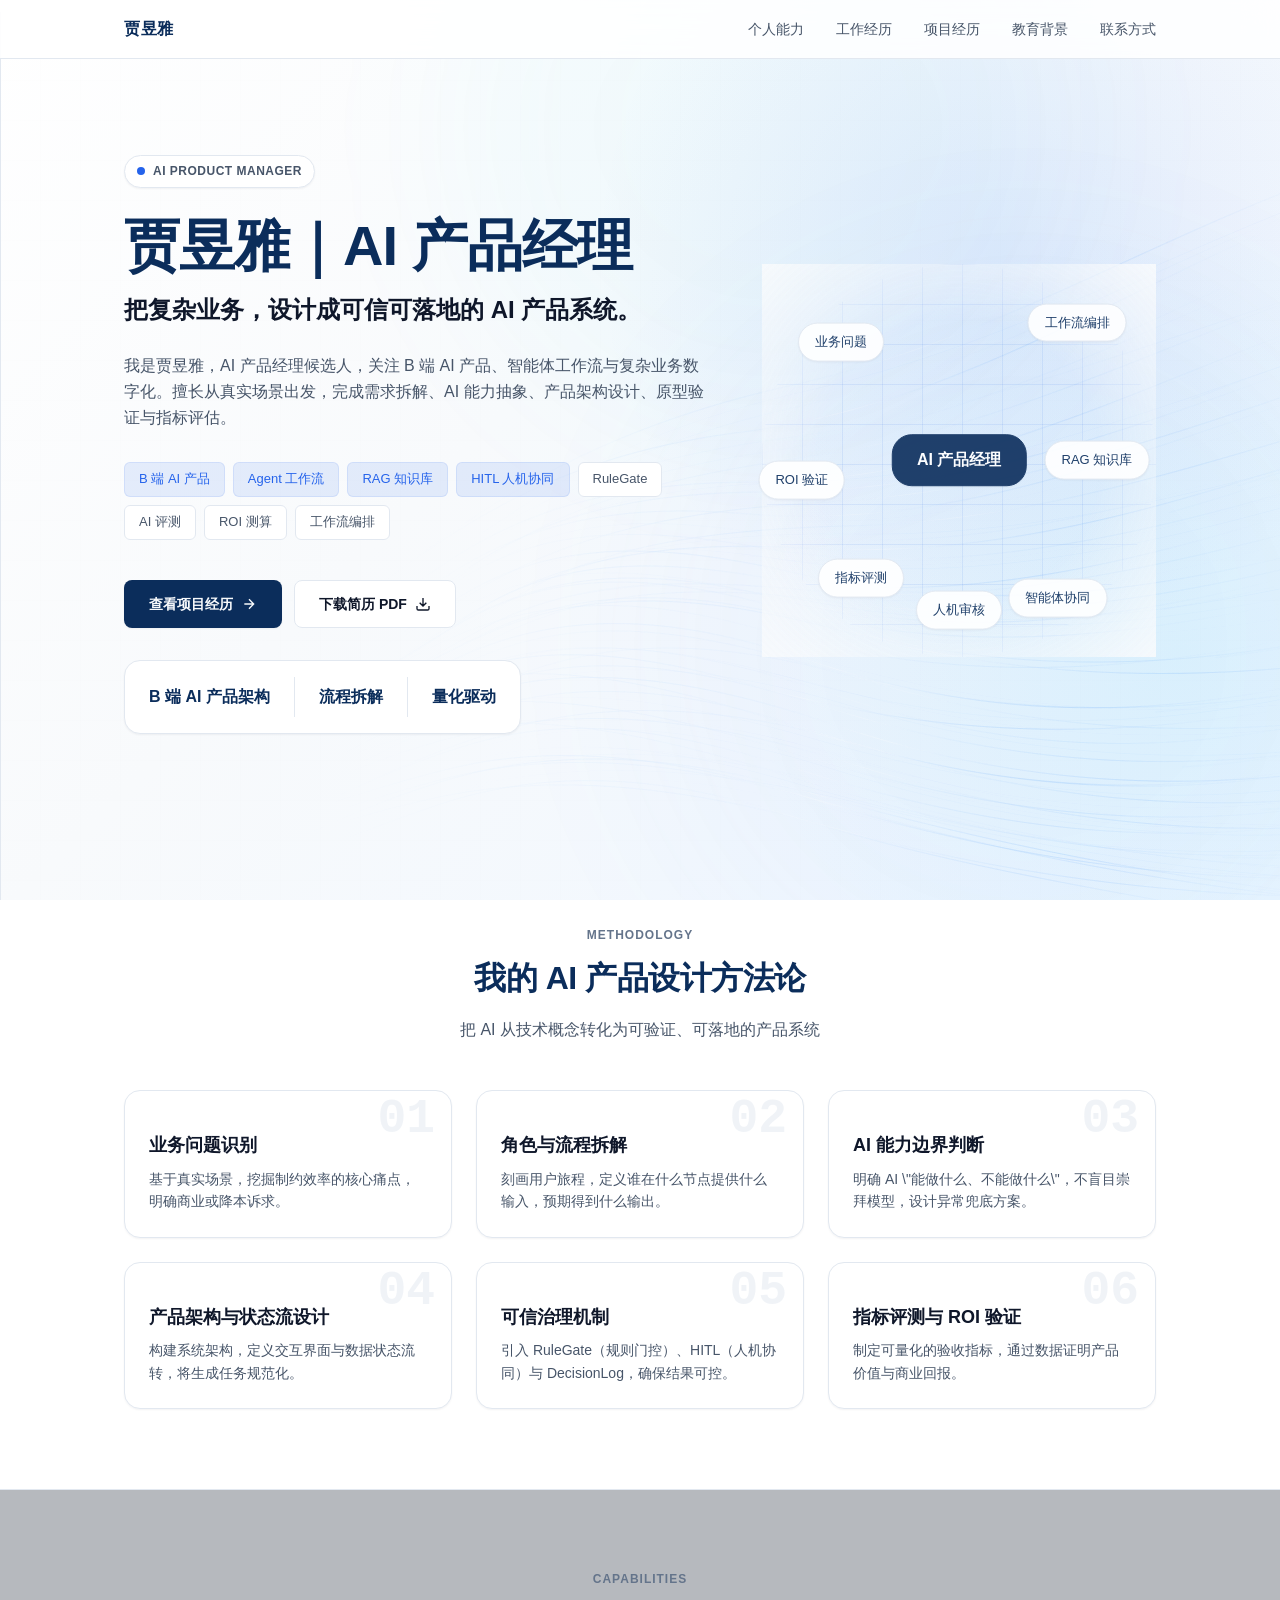
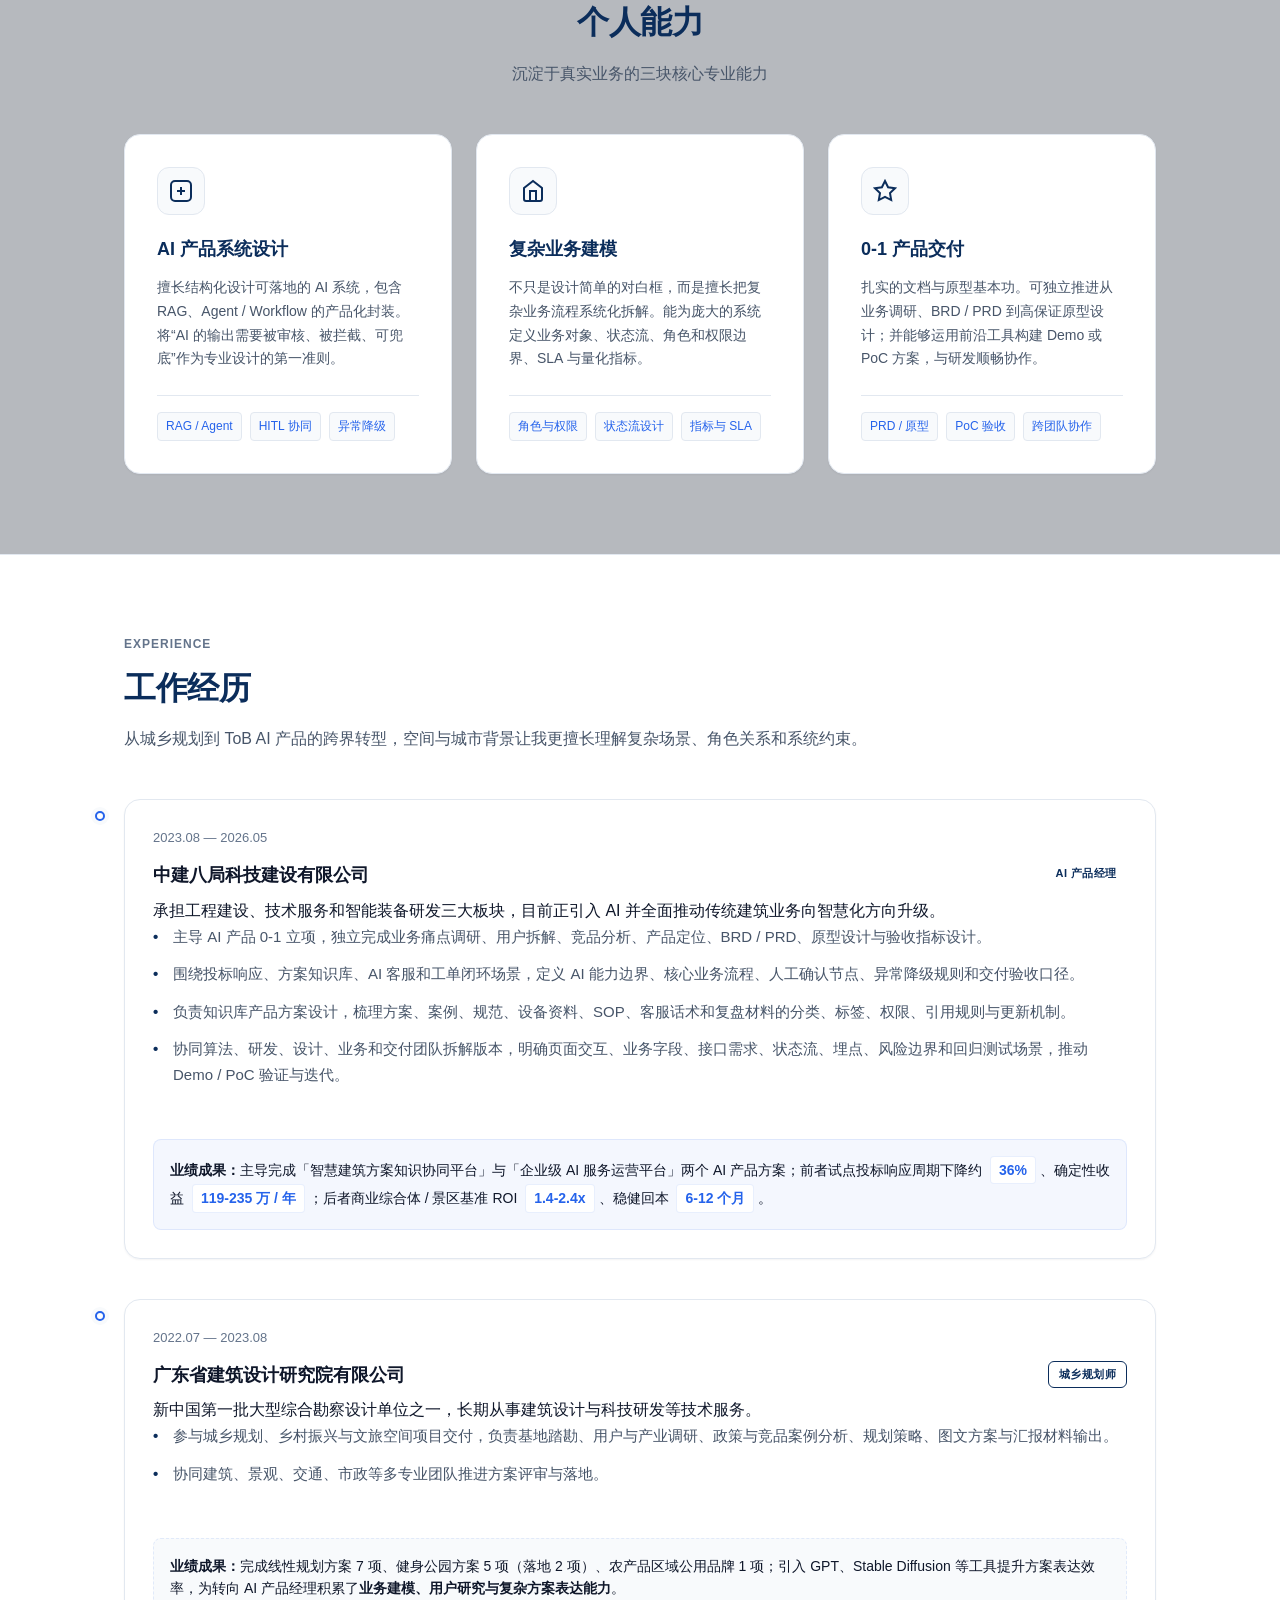
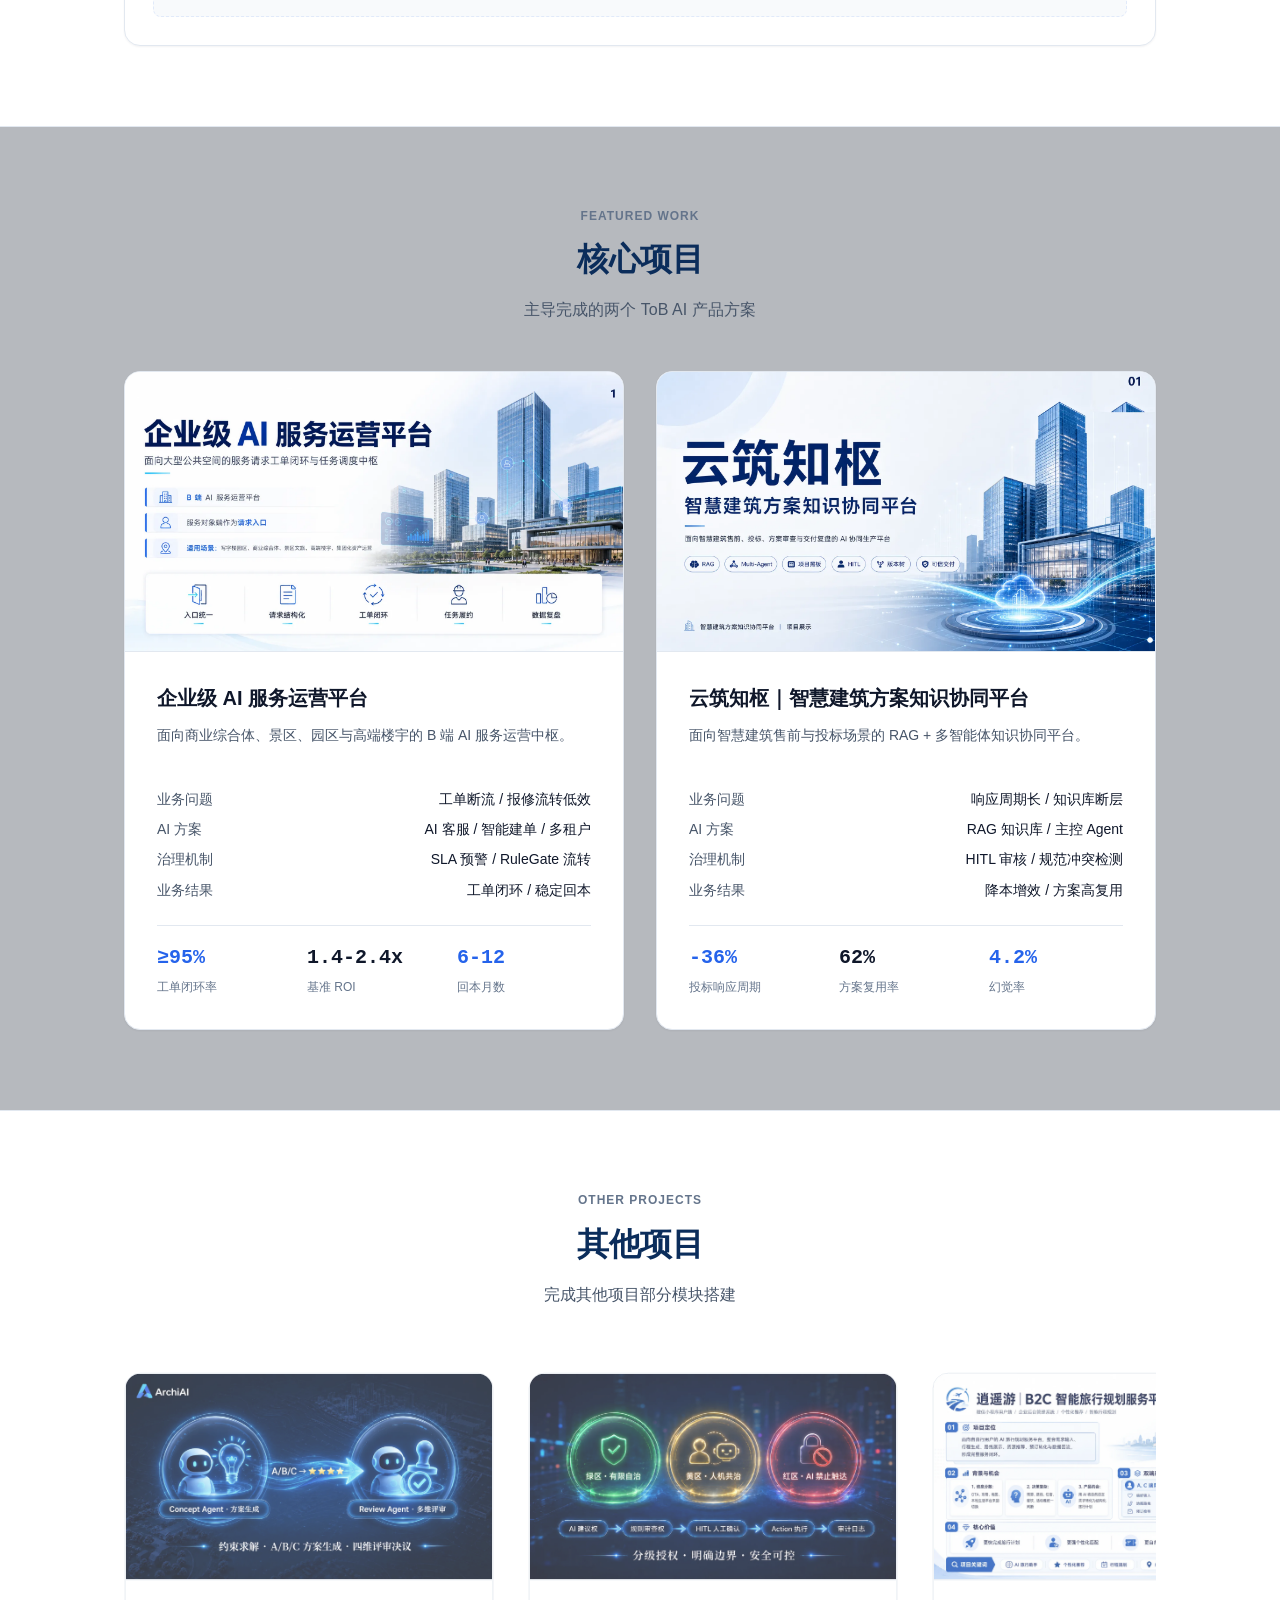
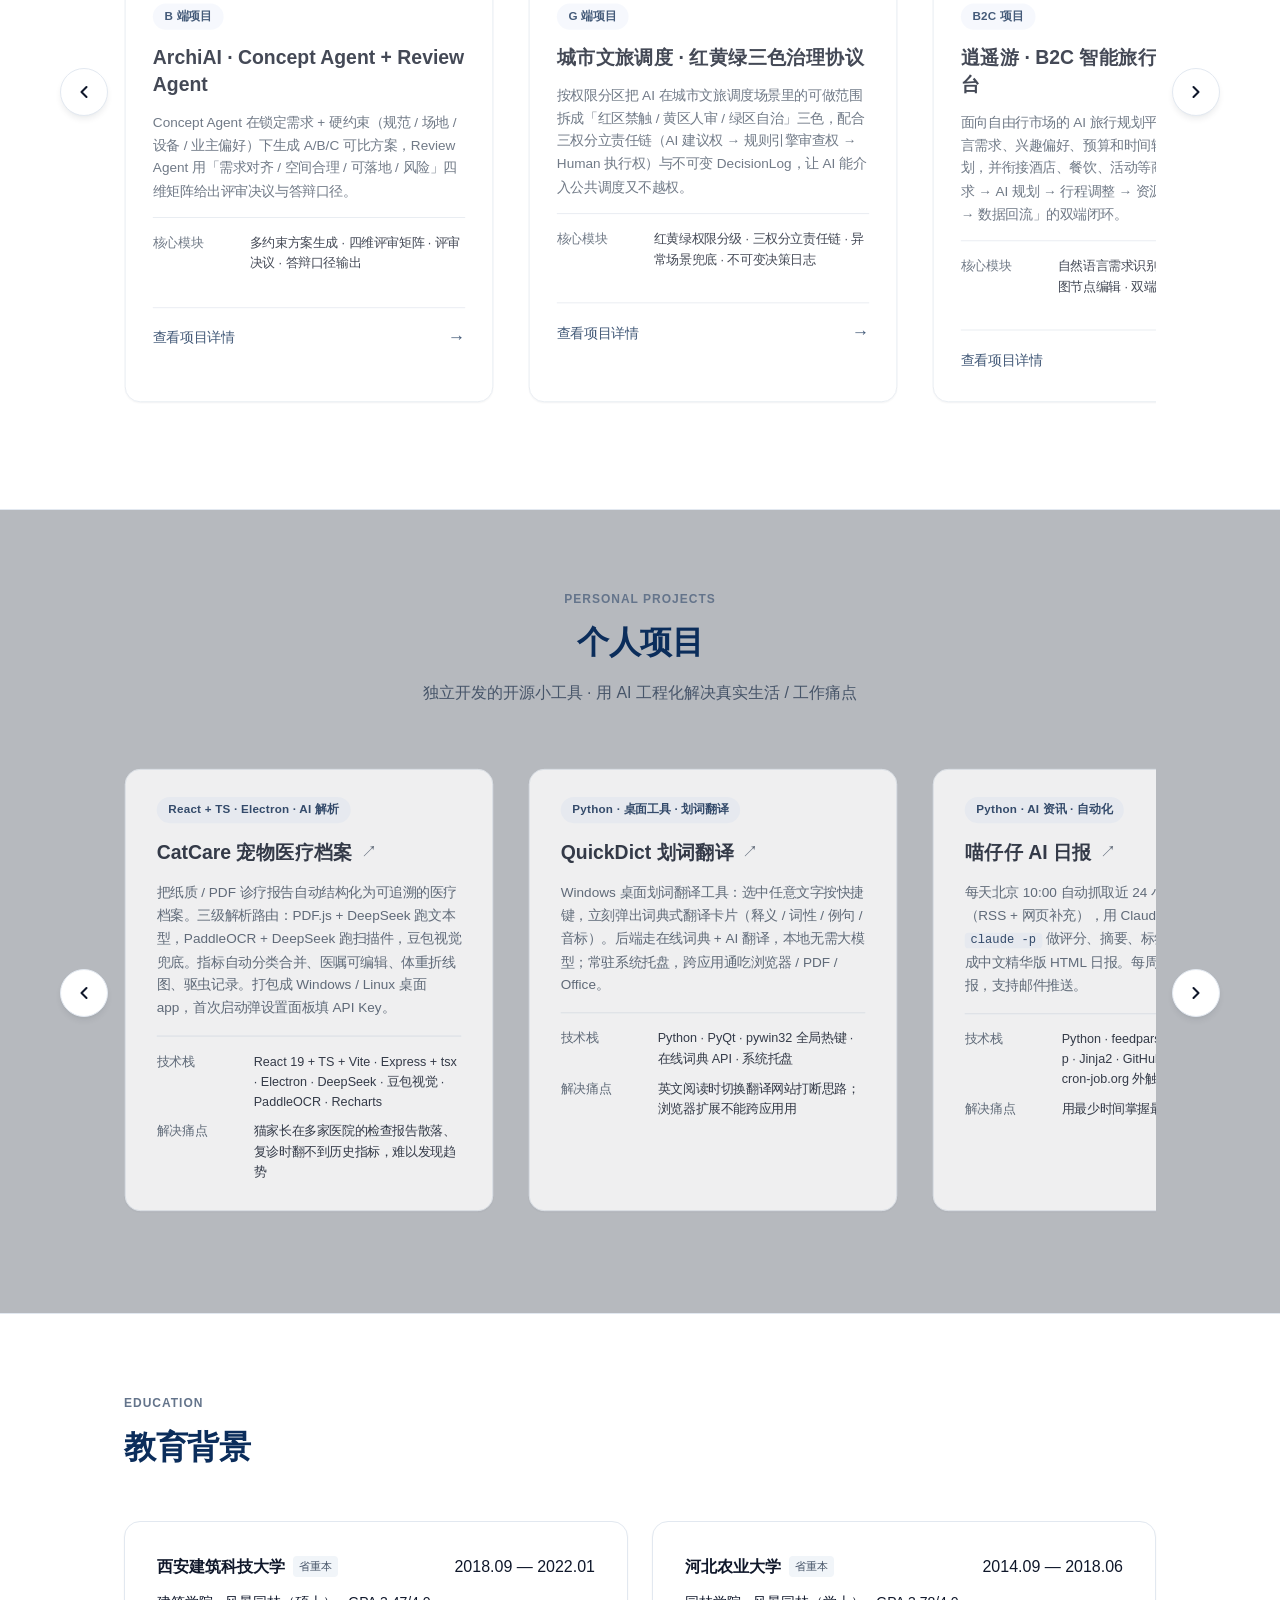
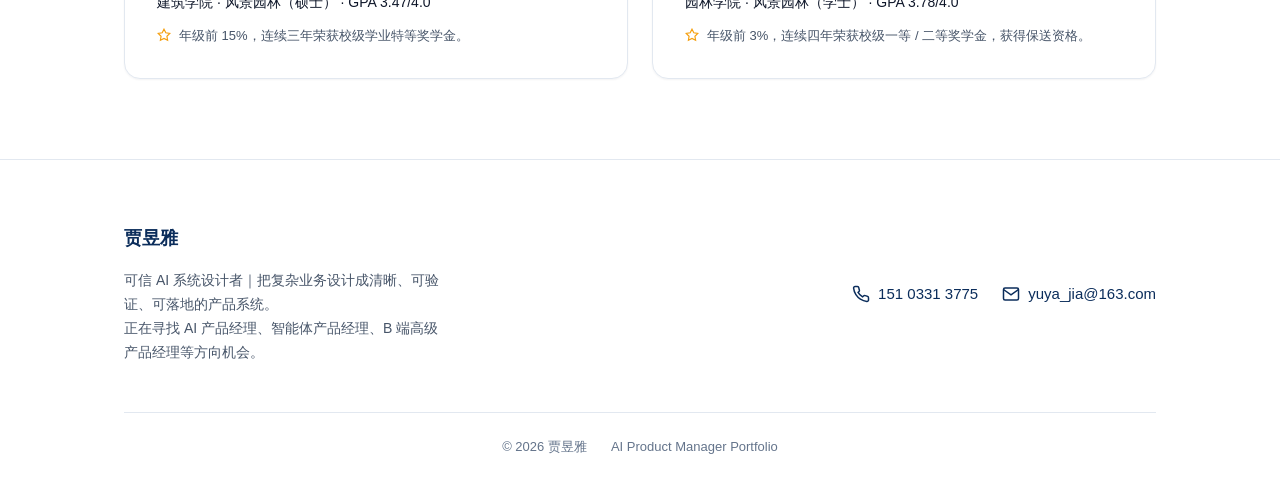
==== commit 9e32e50e: "style: section 深浅奇偶交替（experience 改浅 / projects + personal-projects 改深）" ====
--- a/index.html
+++ b/index.html
@@ -390,7 +390,7 @@
     </section>
 
     <!-- Experience -->
-    <section id="experience" class="alt section-reveal">
+    <section id="experience" class="section-reveal">
       <div class="container">
         <div class="section-head">
           <div class="section-eyebrow">EXPERIENCE</div>
@@ -474,7 +474,7 @@
     </section>
 
     <!-- Projects -->
-    <section id="projects" class="section-reveal">
+    <section id="projects" class="alt section-reveal">
       <div class="container">
         <div class="section-head text-center">
           <div class="section-eyebrow">FEATURED WORK</div>
@@ -666,7 +666,7 @@
     </section>
 
     <!-- Personal Projects -->
-    <section id="personal-projects" class="section-reveal">
+    <section id="personal-projects" class="alt section-reveal">
       <div class="container">
         <div class="section-head text-center">
           <div class="section-eyebrow">PERSONAL PROJECTS</div>
